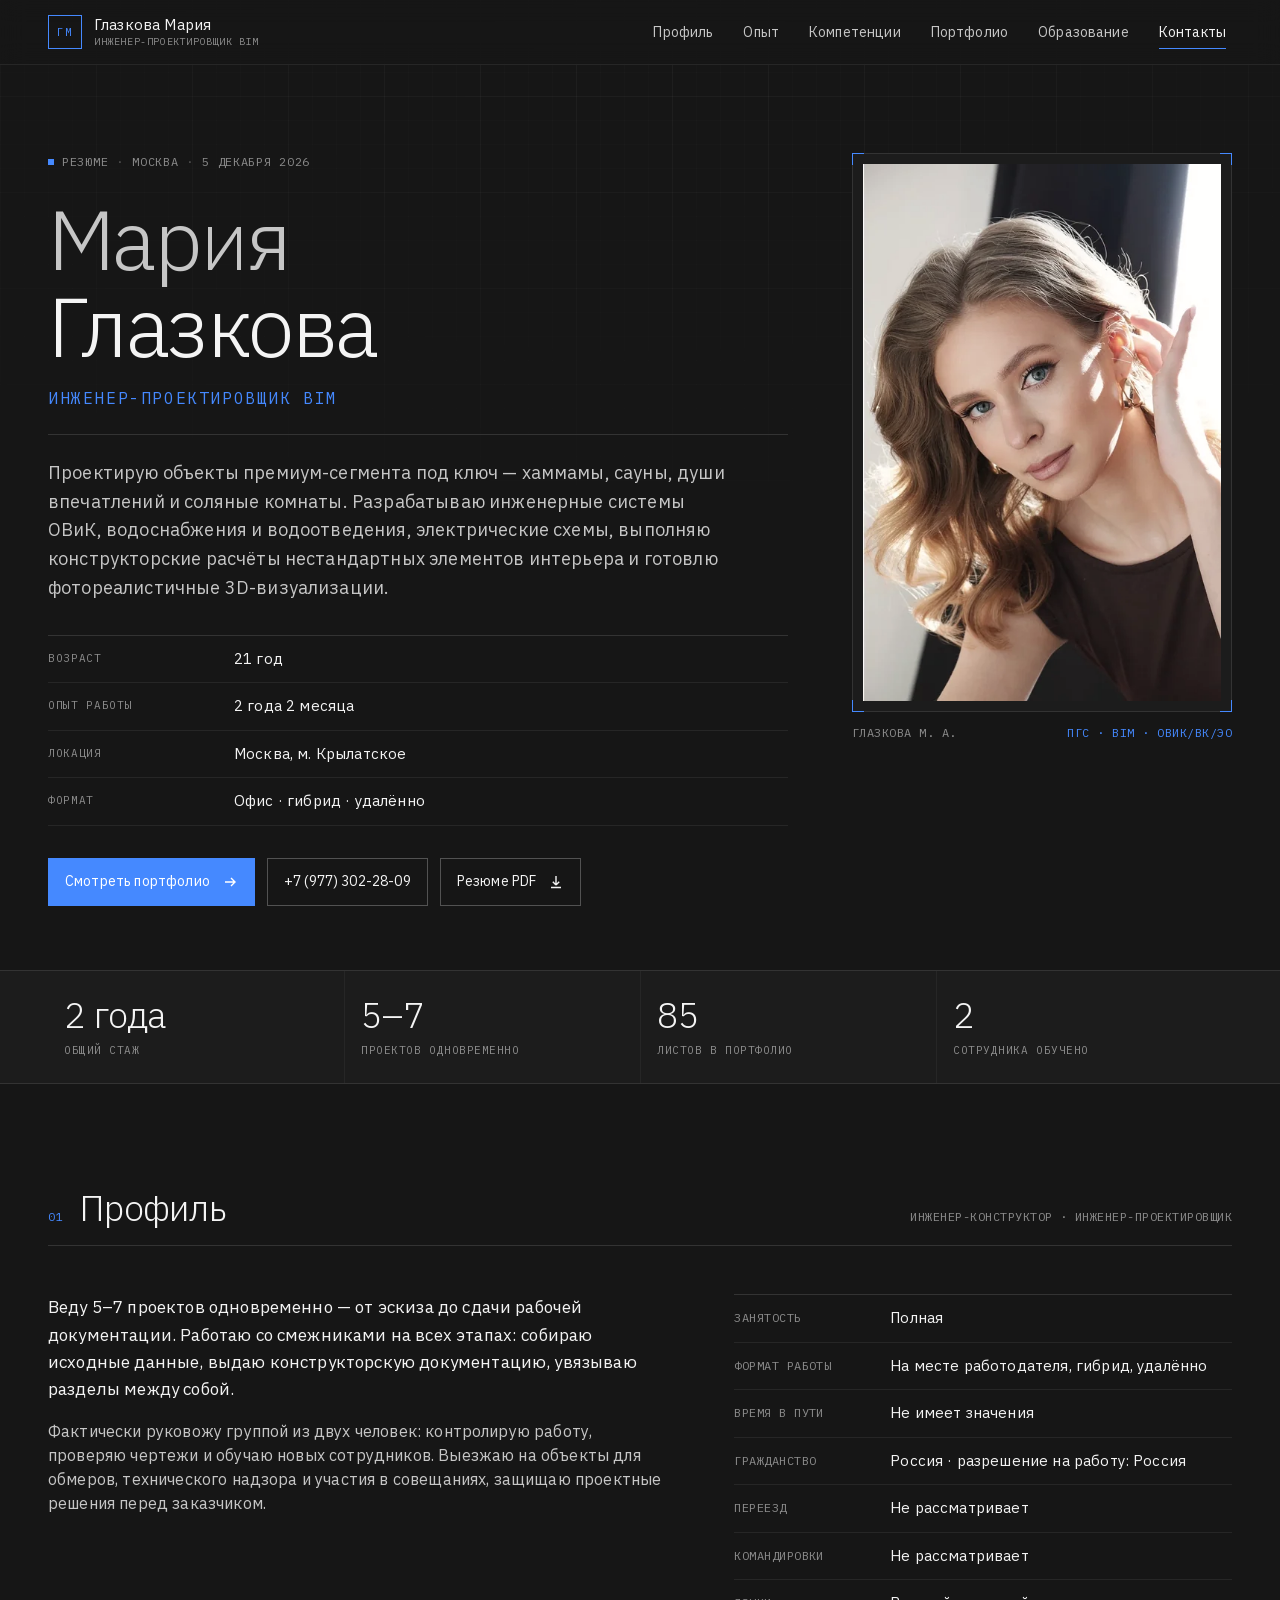
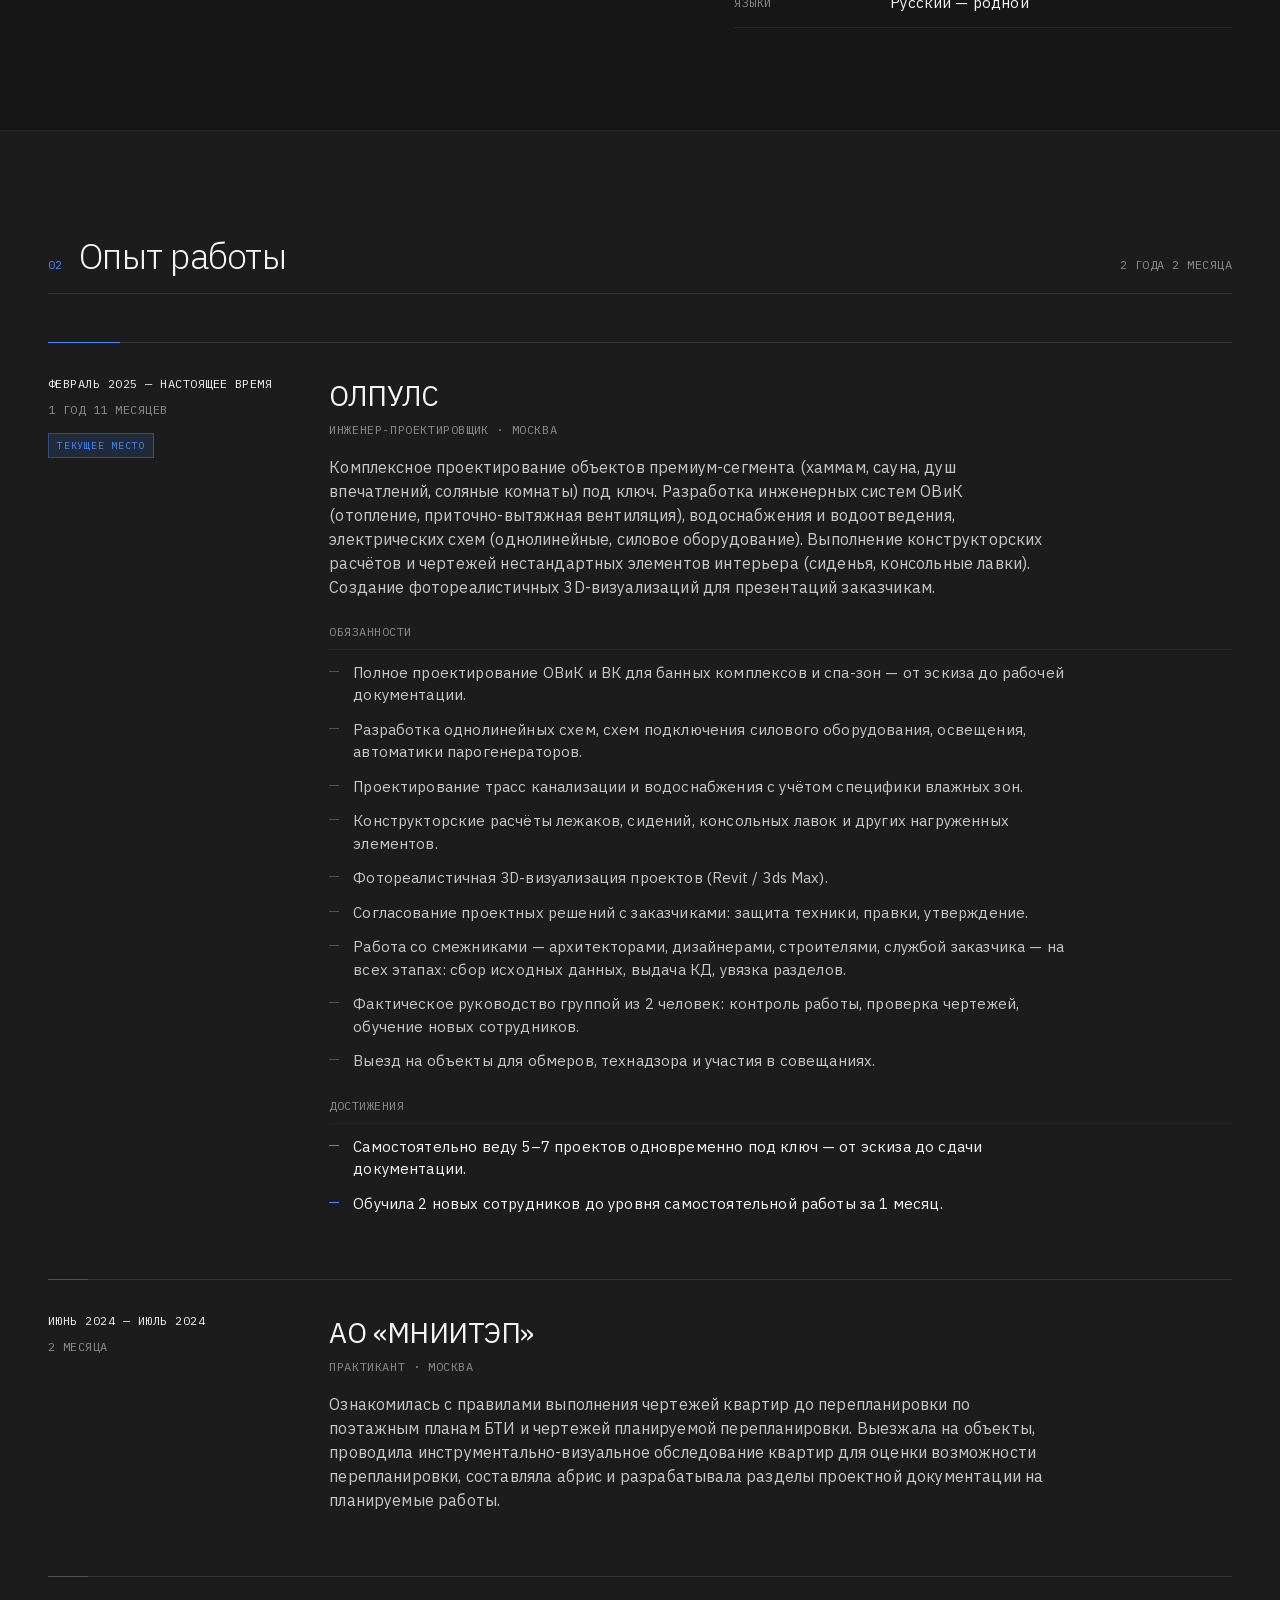
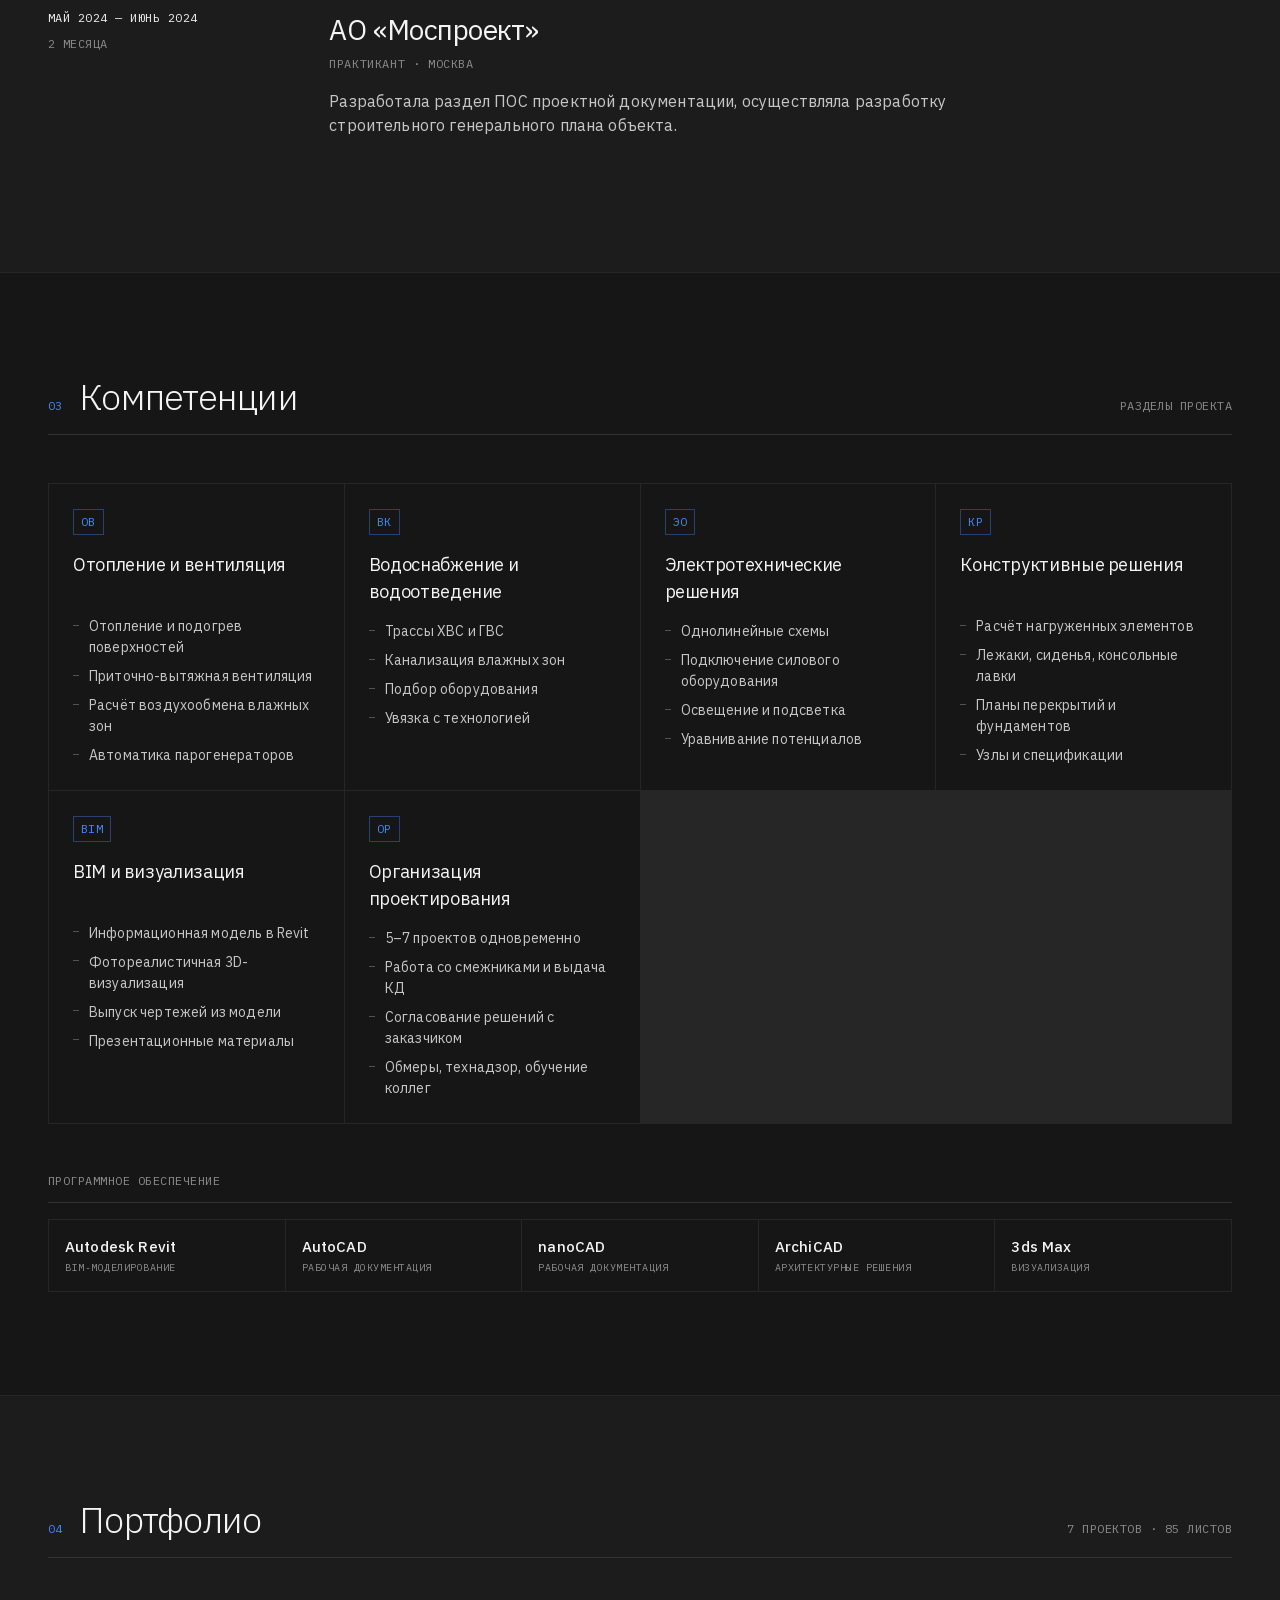
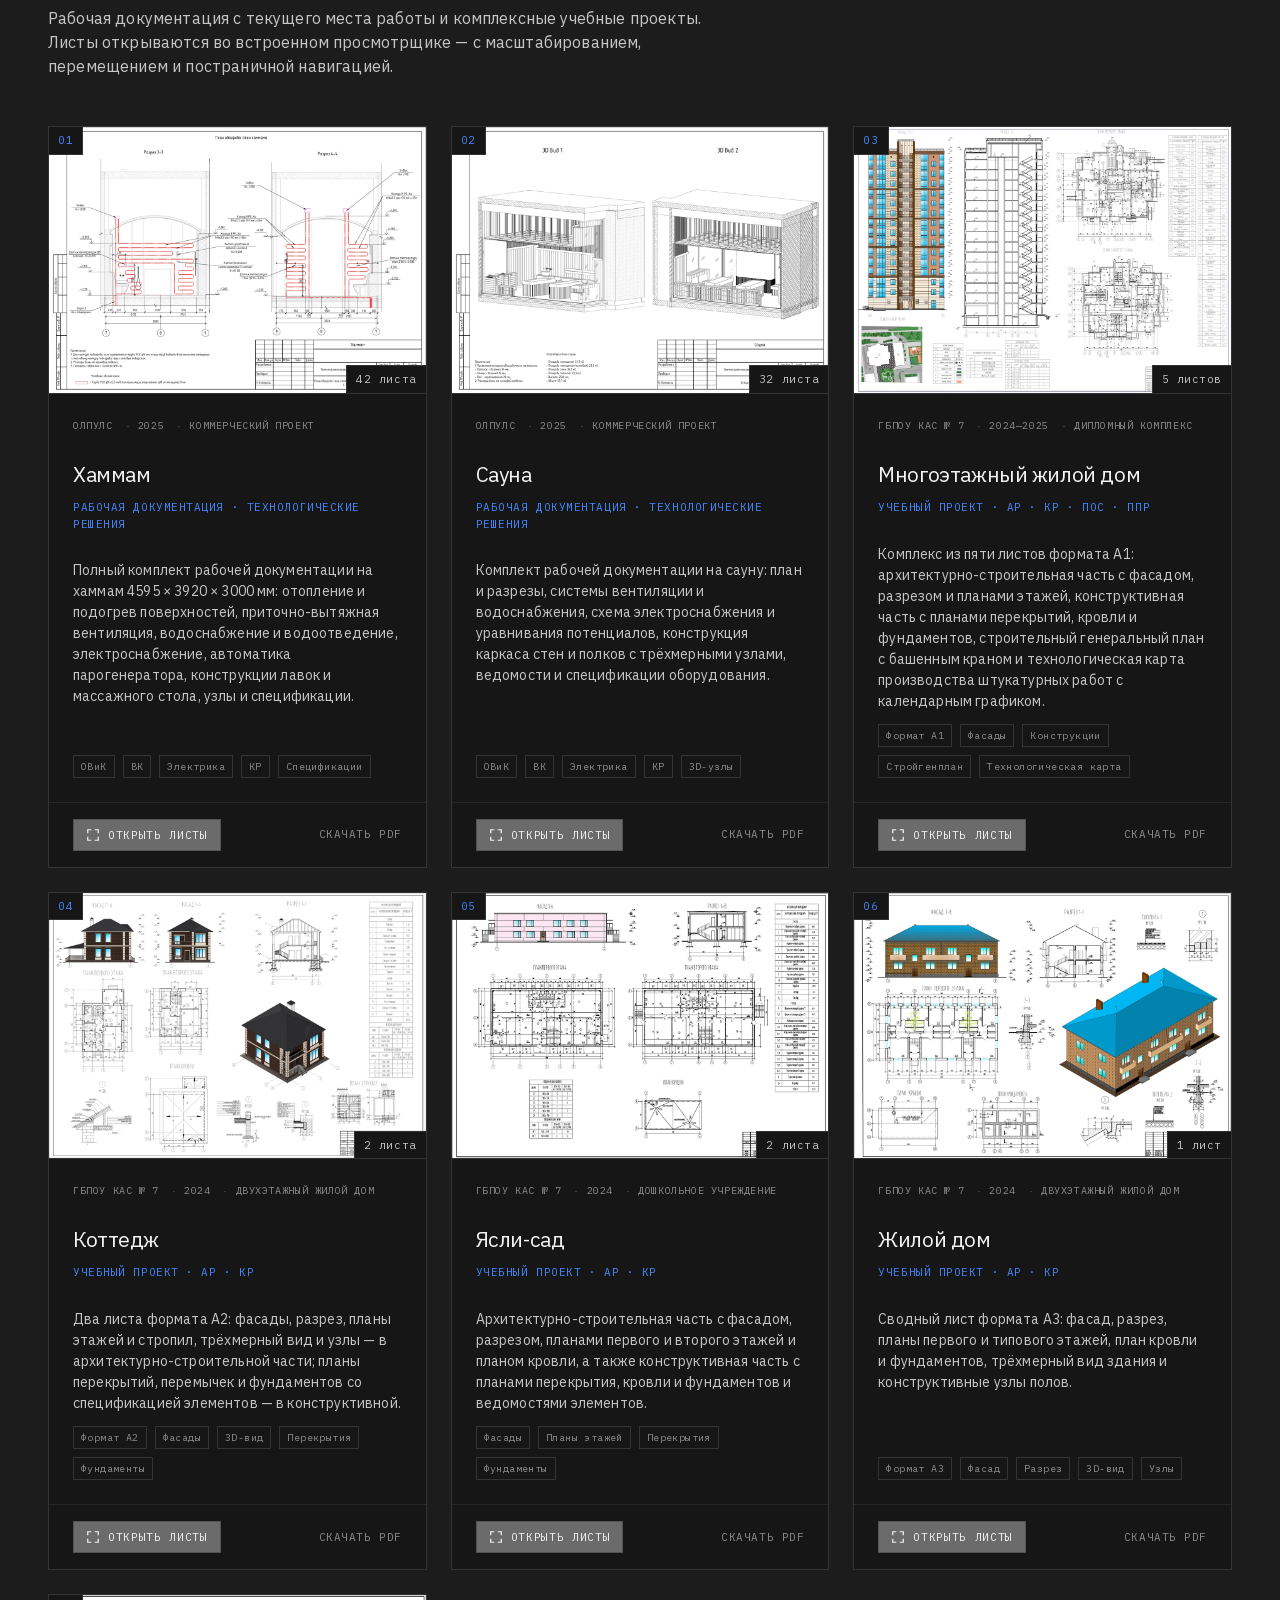
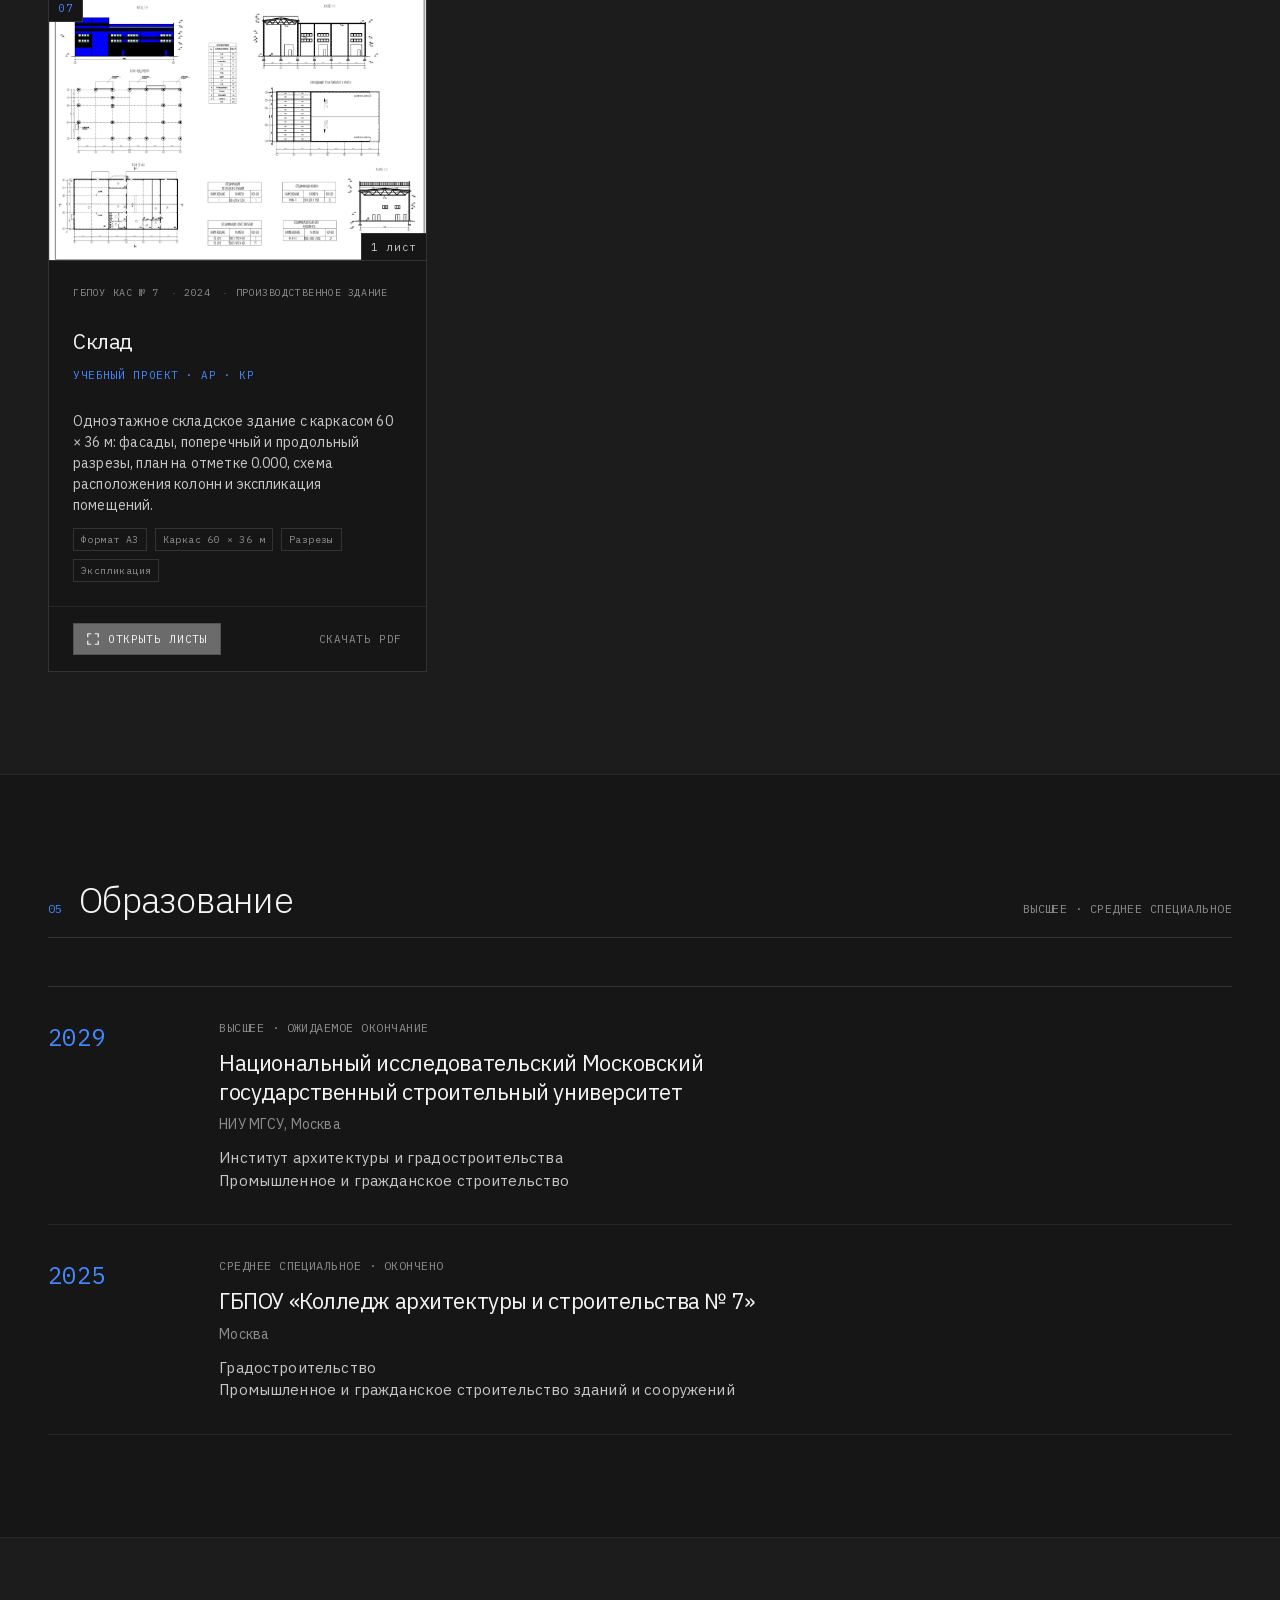
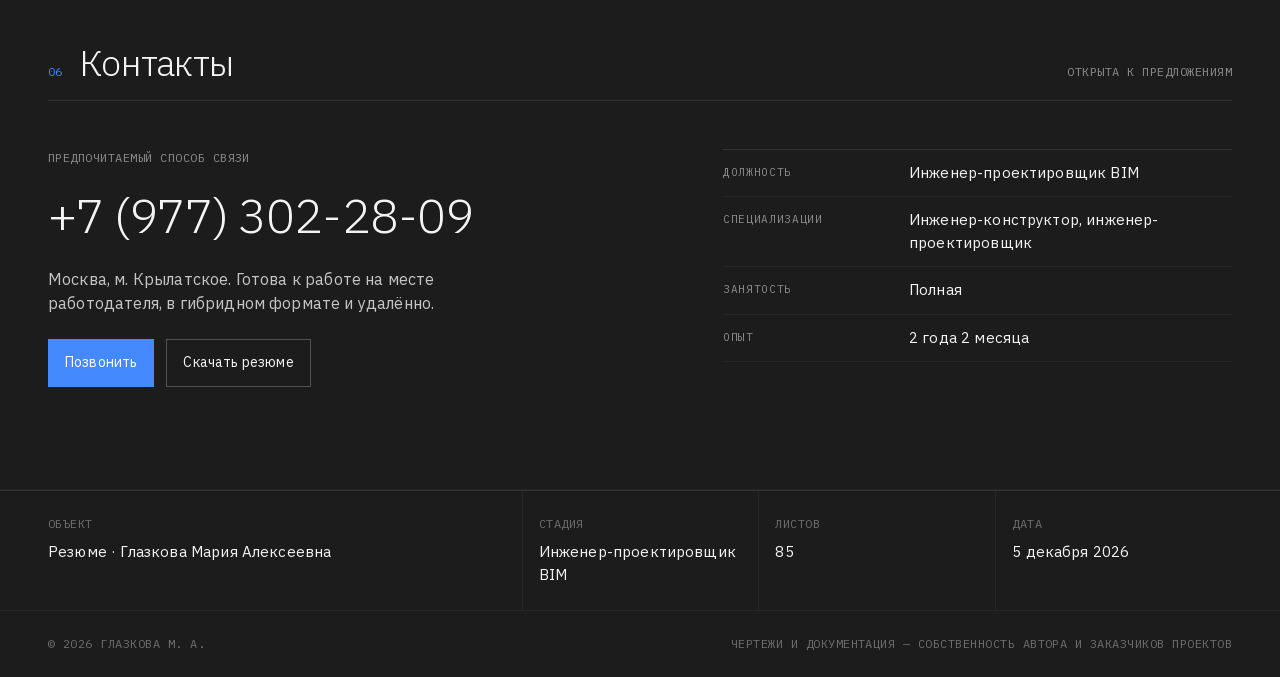
==== index.html @ 9c4e1913 "Лендинг-резюме с портфолио чертежей и деплоем на GitHub Pages" ====
<!doctype html>
<html lang="ru">
<head>
<meta charset="utf-8">
<meta name="viewport" content="width=device-width, initial-scale=1, viewport-fit=cover">
<title>Глазкова Мария — инженер-проектировщик BIM</title>
<meta name="description" content="Резюме и портфолио Марии Глазковой — инженера-проектировщика BIM. Комплексное проектирование ОВиК, ВК, электрики и конструкций для объектов премиум-сегмента. 85 листов рабочей документации и учебных проектов.">
<meta name="author" content="Глазкова Мария Алексеевна">
<meta name="theme-color" content="#161616">
<meta name="color-scheme" content="dark">

<meta property="og:type" content="profile">
<meta property="og:locale" content="ru_RU">
<meta property="og:title" content="Глазкова Мария — инженер-проектировщик BIM">
<meta property="og:description" content="Комплексное проектирование ОВиК, ВК, электрики и конструкций. Рабочая документация, BIM-модели и 3D-визуализация.">
<meta property="og:image" content="assets/img/og-cover.png">
<meta name="twitter:card" content="summary_large_image">

<link rel="icon" href="assets/img/favicon.svg" type="image/svg+xml">
<link rel="apple-touch-icon" href="assets/img/favicon.svg">

<!-- Шрифты лежат рядом с сайтом: ни одного запроса на внешние CDN.
     Таблица со шрифтами идёт первой, чтобы они начали грузиться раньше вёрстки. -->
<link rel="stylesheet" href="assets/fonts/fonts.css">
<link rel="stylesheet" href="assets/css/style.css">
</head>

<body>
<a class="skip-link" href="#main">Перейти к содержанию</a>

<div class="blueprint" aria-hidden="true"></div>

<header class="site-header" id="siteHeader">
  <div class="shell site-header__inner">
    <a class="brand" href="#top">
      <span class="brand__mark" aria-hidden="true">ГМ</span>
      <span class="brand__text">
        <span class="brand__name">Глазкова Мария</span>
        <span class="brand__role">Инженер-проектировщик&nbsp;BIM</span>
      </span>
    </a>

    <nav class="nav" id="siteNav" aria-label="Разделы страницы">
      <a href="#about">Профиль</a>
      <a href="#experience">Опыт</a>
      <a href="#skills">Компетенции</a>
      <a href="#portfolio">Портфолио</a>
      <a href="#education">Образование</a>
      <a href="#contacts">Контакты</a>
    </nav>

    <button class="nav-toggle" id="navToggle" type="button"
            aria-expanded="false" aria-controls="siteNav" aria-label="Меню">
      <span class="nav-toggle__bars" aria-hidden="true"><i></i><i></i><i></i></span>
    </button>
  </div>
</header>

<main id="main">

  <!-- ============================ HERO ============================ -->
  <section class="hero" id="top">
    <div class="shell hero__inner">

      <div class="hero__body">
        <p class="eyebrow">
          <span class="eyebrow__dot" aria-hidden="true"></span>
          <span class="eyebrow__item">Резюме</span>
          <span class="eyebrow__item">Москва</span>
          <span class="eyebrow__item" data-today-iso>7 октября 2026</span>
        </p>

        <h1 class="hero__name">
          <span class="hero__first">Мария</span>
          <span class="hero__last">Глазкова</span>
        </h1>

        <p class="hero__role">Инженер-проектировщик&nbsp;BIM</p>

        <p class="hero__lead">
          Проектирую объекты премиум-сегмента под ключ — хаммамы, сауны, души впечатлений
          и соляные комнаты. Разрабатываю инженерные системы ОВиК, водоснабжения и водоотведения,
          электрические схемы, выполняю конструкторские расчёты нестандартных элементов интерьера
          и готовлю фотореалистичные 3D-визуализации.
        </p>

        <dl class="spec">
          <div class="spec__row">
            <dt>Возраст</dt>
            <dd><span data-age>20 лет</span></dd>
          </div>
          <div class="spec__row">
            <dt>Опыт работы</dt>
            <dd><span data-total-experience>2 года</span></dd>
          </div>
          <div class="spec__row">
            <dt>Локация</dt>
            <dd>Москва, м.&nbsp;Крылатское</dd>
          </div>
          <div class="spec__row">
            <dt>Формат</dt>
            <dd>Офис · гибрид · удалённо</dd>
          </div>
        </dl>

        <div class="hero__actions">
          <a class="btn btn--primary" href="#portfolio">
            Смотреть портфолио
            <svg class="btn__icon" viewBox="0 0 16 16" aria-hidden="true"><path d="M3 8h9M9 4l4 4-4 4" fill="none" stroke="currentColor" stroke-width="1.4"/></svg>
          </a>
          <a class="btn btn--ghost" href="tel:+79773022809">+7 (977) 302-28-09</a>
          <a class="btn btn--ghost" href="assets/rezume-glazkova-ma.pdf" download>
            Резюме PDF
            <svg class="btn__icon" viewBox="0 0 16 16" aria-hidden="true"><path d="M8 2v9m0 0 3.2-3.2M8 11 4.8 7.8M3 13.5h10" fill="none" stroke="currentColor" stroke-width="1.4"/></svg>
          </a>
        </div>
      </div>

      <figure class="portrait">
        <div class="portrait__frame">
          <span class="tick tick--tl" aria-hidden="true"></span>
          <span class="tick tick--tr" aria-hidden="true"></span>
          <span class="tick tick--bl" aria-hidden="true"></span>
          <span class="tick tick--br" aria-hidden="true"></span>
          <img src="assets/img/portrait-760.webp"
               srcset="assets/img/portrait-480.webp 480w, assets/img/portrait-760.webp 760w, assets/img/portrait-1100.webp 853w"
               sizes="(max-width: 700px) 70vw, (max-width: 1100px) 34vw, 380px"
               width="853" height="1280"
               alt="Портрет Марии Глазковой" fetchpriority="high" decoding="async">
        </div>
        <figcaption class="portrait__caption">
          <span class="mono">ГЛАЗКОВА М. А.</span>
          <span class="mono portrait__code">ПГС · BIM · ОВиК/ВК/ЭО</span>
        </figcaption>
      </figure>

    </div>
  </section>

  <!-- ========================== ПОКАЗАТЕЛИ ========================= -->
  <section class="metrics" aria-label="Ключевые показатели">
    <div class="shell metrics__grid">
      <div class="metric">
        <span class="metric__value" data-total-experience-short>2 года</span>
        <span class="metric__label">Общий стаж</span>
      </div>
      <div class="metric">
        <span class="metric__value">5–7</span>
        <span class="metric__label">Проектов одновременно</span>
      </div>
      <div class="metric">
        <span class="metric__value" data-total-sheets>85</span>
        <span class="metric__label">Листов в портфолио</span>
      </div>
      <div class="metric">
        <span class="metric__value">2</span>
        <span class="metric__label">Сотрудника обучено</span>
      </div>
    </div>
  </section>

  <!-- ============================ ПРОФИЛЬ ========================== -->
  <section class="section" id="about">
    <div class="shell">
      <header class="sec-head">
        <span class="sec-head__num mono">01</span>
        <h2 class="sec-head__title">Профиль</h2>
        <span class="sec-head__meta mono">Инженер-конструктор · инженер-проектировщик</span>
      </header>

      <div class="about">
        <div class="about__text">
          <p class="lead">
            Веду 5–7 проектов одновременно — от эскиза до сдачи рабочей документации.
            Работаю со смежниками на всех этапах: собираю исходные данные, выдаю конструкторскую
            документацию, увязываю разделы между собой.
          </p>
          <p>
            Фактически руковожу группой из двух человек: контролирую работу, проверяю чертежи
            и обучаю новых сотрудников. Выезжаю на объекты для обмеров, технического надзора
            и участия в совещаниях, защищаю проектные решения перед заказчиком.
          </p>
        </div>

        <ul class="facts">
          <li class="fact">
            <span class="fact__key mono">Занятость</span>
            <span class="fact__val">Полная</span>
          </li>
          <li class="fact">
            <span class="fact__key mono">Формат работы</span>
            <span class="fact__val">На месте работодателя, гибрид, удалённо</span>
          </li>
          <li class="fact">
            <span class="fact__key mono">Время в пути</span>
            <span class="fact__val">Не имеет значения</span>
          </li>
          <li class="fact">
            <span class="fact__key mono">Гражданство</span>
            <span class="fact__val">Россия · разрешение на работу: Россия</span>
          </li>
          <li class="fact">
            <span class="fact__key mono">Переезд</span>
            <span class="fact__val">Не рассматривает</span>
          </li>
          <li class="fact">
            <span class="fact__key mono">Командировки</span>
            <span class="fact__val">Не рассматривает</span>
          </li>
          <li class="fact">
            <span class="fact__key mono">Языки</span>
            <span class="fact__val">Русский — родной</span>
          </li>
        </ul>
      </div>
    </div>
  </section>

  <!-- =========================== ОПЫТ ============================== -->
  <section class="section section--alt" id="experience">
    <div class="shell">
      <header class="sec-head">
        <span class="sec-head__num mono">02</span>
        <h2 class="sec-head__title">Опыт работы</h2>
        <span class="sec-head__meta mono" data-total-experience>2 года</span>
      </header>

      <ol class="timeline">

        <li class="job job--current">
          <div class="job__aside">
            <p class="job__period mono">Февраль&nbsp;2025 — настоящее&nbsp;время</p>
            <p class="job__duration mono" data-job-duration="olpuls">1 год 9 месяцев</p>
            <p class="job__badge">Текущее место</p>
          </div>

          <div class="job__main">
            <h3 class="job__company">ОЛПУЛС</h3>
            <p class="job__position">Инженер-проектировщик · Москва</p>
            <p class="job__desc">
              Комплексное проектирование объектов премиум-сегмента (хаммам, сауна, душ впечатлений,
              соляные комнаты) под ключ. Разработка инженерных систем ОВиК (отопление,
              приточно-вытяжная вентиляция), водоснабжения и водоотведения, электрических схем
              (однолинейные, силовое оборудование). Выполнение конструкторских расчётов и чертежей
              нестандартных элементов интерьера (сиденья, консольные лавки). Создание
              фотореалистичных 3D-визуализаций для презентаций заказчикам.
            </p>

            <h4 class="job__subhead mono">Обязанности</h4>
            <ul class="job__list">
              <li>Полное проектирование ОВиК и ВК для банных комплексов и спа-зон — от эскиза до рабочей документации.</li>
              <li>Разработка однолинейных схем, схем подключения силового оборудования, освещения, автоматики парогенераторов.</li>
              <li>Проектирование трасс канализации и водоснабжения с учётом специфики влажных зон.</li>
              <li>Конструкторские расчёты лежаков, сидений, консольных лавок и других нагруженных элементов.</li>
              <li>Фотореалистичная 3D-визуализация проектов (Revit / 3ds&nbsp;Max).</li>
              <li>Согласование проектных решений с заказчиками: защита техники, правки, утверждение.</li>
              <li>Работа со смежниками — архитекторами, дизайнерами, строителями, службой заказчика — на всех этапах: сбор исходных данных, выдача КД, увязка разделов.</li>
              <li>Фактическое руководство группой из 2 человек: контроль работы, проверка чертежей, обучение новых сотрудников.</li>
              <li>Выезд на объекты для обмеров, технадзора и участия в совещаниях.</li>
            </ul>

            <h4 class="job__subhead mono">Достижения</h4>
            <ul class="job__list job__list--accent">
              <li>Самостоятельно веду 5–7 проектов одновременно под ключ — от эскиза до сдачи документации.</li>
              <li>Обучила 2 новых сотрудников до уровня самостоятельной работы за 1 месяц.</li>
            </ul>
          </div>
        </li>

        <li class="job">
          <div class="job__aside">
            <p class="job__period mono">Июнь&nbsp;2024 — июль&nbsp;2024</p>
            <p class="job__duration mono">2 месяца</p>
          </div>
          <div class="job__main">
            <h3 class="job__company">АО «МНИИТЭП»</h3>
            <p class="job__position">Практикант · Москва</p>
            <p class="job__desc">
              Ознакомилась с правилами выполнения чертежей квартир до перепланировки по поэтажным
              планам БТИ и чертежей планируемой перепланировки. Выезжала на объекты, проводила
              инструментально-визуальное обследование квартир для оценки возможности перепланировки,
              составляла абрис и разрабатывала разделы проектной документации на планируемые работы.
            </p>
          </div>
        </li>

        <li class="job">
          <div class="job__aside">
            <p class="job__period mono">Май&nbsp;2024 — июнь&nbsp;2024</p>
            <p class="job__duration mono">2 месяца</p>
          </div>
          <div class="job__main">
            <h3 class="job__company">АО «Моспроект»</h3>
            <p class="job__position">Практикант · Москва</p>
            <p class="job__desc">
              Разработала раздел ПОС проектной документации, осуществляла разработку
              строительного генерального плана объекта.
            </p>
          </div>
        </li>

      </ol>
    </div>
  </section>

  <!-- ======================== КОМПЕТЕНЦИИ ========================== -->
  <section class="section" id="skills">
    <div class="shell">
      <header class="sec-head">
        <span class="sec-head__num mono">03</span>
        <h2 class="sec-head__title">Компетенции</h2>
        <span class="sec-head__meta mono">Разделы проекта</span>
      </header>

      <div class="cards">
        <article class="card">
          <span class="card__code mono">ОВ</span>
          <h3 class="card__title">Отопление и вентиляция</h3>
          <ul class="card__list">
            <li>Отопление и подогрев поверхностей</li>
            <li>Приточно-вытяжная вентиляция</li>
            <li>Расчёт воздухообмена влажных зон</li>
            <li>Автоматика парогенераторов</li>
          </ul>
        </article>

        <article class="card">
          <span class="card__code mono">ВК</span>
          <h3 class="card__title">Водоснабжение и водоотведение</h3>
          <ul class="card__list">
            <li>Трассы ХВС и ГВС</li>
            <li>Канализация влажных зон</li>
            <li>Подбор оборудования</li>
            <li>Увязка с технологией</li>
          </ul>
        </article>

        <article class="card">
          <span class="card__code mono">ЭО</span>
          <h3 class="card__title">Электротехнические решения</h3>
          <ul class="card__list">
            <li>Однолинейные схемы</li>
            <li>Подключение силового оборудования</li>
            <li>Освещение и подсветка</li>
            <li>Уравнивание потенциалов</li>
          </ul>
        </article>

        <article class="card">
          <span class="card__code mono">КР</span>
          <h3 class="card__title">Конструктивные решения</h3>
          <ul class="card__list">
            <li>Расчёт нагруженных элементов</li>
            <li>Лежаки, сиденья, консольные лавки</li>
            <li>Планы перекрытий и фундаментов</li>
            <li>Узлы и спецификации</li>
          </ul>
        </article>

        <article class="card">
          <span class="card__code mono">BIM</span>
          <h3 class="card__title">BIM и визуализация</h3>
          <ul class="card__list">
            <li>Информационная модель в Revit</li>
            <li>Фотореалистичная 3D-визуализация</li>
            <li>Выпуск чертежей из модели</li>
            <li>Презентационные материалы</li>
          </ul>
        </article>

        <article class="card">
          <span class="card__code mono">ОР</span>
          <h3 class="card__title">Организация проектирования</h3>
          <ul class="card__list">
            <li>5–7 проектов одновременно</li>
            <li>Работа со смежниками и выдача КД</li>
            <li>Согласование решений с заказчиком</li>
            <li>Обмеры, технадзор, обучение коллег</li>
          </ul>
        </article>
      </div>

      <div class="software">
        <h3 class="software__head mono">Программное обеспечение</h3>
        <ul class="software__list">
          <li class="chip"><b>Autodesk Revit</b><span>BIM-моделирование</span></li>
          <li class="chip"><b>AutoCAD</b><span>Рабочая документация</span></li>
          <li class="chip"><b>nanoCAD</b><span>Рабочая документация</span></li>
          <li class="chip"><b>ArchiCAD</b><span>Архитектурные решения</span></li>
          <li class="chip"><b>3ds Max</b><span>Визуализация</span></li>
        </ul>
      </div>
    </div>
  </section>

  <!-- ========================== ПОРТФОЛИО ========================== -->
  <section class="section section--alt" id="portfolio">
    <div class="shell">
      <header class="sec-head">
        <span class="sec-head__num mono">04</span>
        <h2 class="sec-head__title">Портфолио</h2>
        <span class="sec-head__meta mono">
          <span data-total-projects>7</span> проектов · <span data-total-sheets>85</span> листов
        </span>
      </header>

      <p class="section__intro">
        Рабочая документация с текущего места работы и комплексные учебные проекты.
        Листы открываются во встроенном просмотрщике — с масштабированием, перемещением
        и постраничной навигацией.
      </p>

      <div class="projects" id="projects">
        <noscript>
          <p class="notice">
            Для просмотра чертежей включите JavaScript — или скачайте комплекты напрямую:
            <a href="assets/portfolio/hammam.pdf">Хаммам</a>, <a href="assets/portfolio/sauna.pdf">Сауна</a>,
            <a href="assets/portfolio/mnogoetazhka-as.pdf">Многоэтажный жилой дом</a>,
            <a href="assets/portfolio/kottedzh-as.pdf">Коттедж</a>, <a href="assets/portfolio/yasli-as.pdf">Ясли-сад</a>,
            <a href="assets/portfolio/zhiloy-dom.pdf">Жилой дом</a>, <a href="assets/portfolio/sklad.pdf">Склад</a>.
          </p>
        </noscript>
      </div>
    </div>
  </section>

  <!-- ========================= ОБРАЗОВАНИЕ ========================= -->
  <section class="section" id="education">
    <div class="shell">
      <header class="sec-head">
        <span class="sec-head__num mono">05</span>
        <h2 class="sec-head__title">Образование</h2>
        <span class="sec-head__meta mono">Высшее · среднее специальное</span>
      </header>

      <div class="edu">
        <article class="edu__item">
          <p class="edu__year mono">2029</p>
          <div class="edu__body">
            <p class="edu__level mono">Высшее · ожидаемое окончание</p>
            <h3 class="edu__school">Национальный исследовательский Московский государственный строительный университет</h3>
            <p class="edu__meta">НИУ МГСУ, Москва</p>
            <p class="edu__program">
              Институт архитектуры и градостроительства<br>
              Промышленное и гражданское строительство
            </p>
          </div>
        </article>

        <article class="edu__item">
          <p class="edu__year mono">2025</p>
          <div class="edu__body">
            <p class="edu__level mono">Среднее специальное · окончено</p>
            <h3 class="edu__school">ГБПОУ «Колледж архитектуры и строительства № 7»</h3>
            <p class="edu__meta">Москва</p>
            <p class="edu__program">
              Градостроительство<br>
              Промышленное и гражданское строительство зданий и сооружений
            </p>
          </div>
        </article>
      </div>
    </div>
  </section>

  <!-- ========================== КОНТАКТЫ =========================== -->
  <section class="section section--alt" id="contacts">
    <div class="shell">
      <header class="sec-head">
        <span class="sec-head__num mono">06</span>
        <h2 class="sec-head__title">Контакты</h2>
        <span class="sec-head__meta mono">Открыта к предложениям</span>
      </header>

      <div class="contacts">
        <div class="contacts__main">
          <p class="contacts__hint mono">Предпочитаемый способ связи</p>
          <a class="contacts__phone" href="tel:+79773022809">+7 (977) 302-28-09</a>
          <p class="contacts__note">
            Москва, м.&nbsp;Крылатское. Готова к работе на месте работодателя,
            в гибридном формате и удалённо.
          </p>
          <div class="contacts__actions">
            <a class="btn btn--primary" href="tel:+79773022809">Позвонить</a>
            <a class="btn btn--ghost" href="assets/rezume-glazkova-ma.pdf" download>Скачать резюме</a>
          </div>
        </div>

        <dl class="contacts__spec">
          <div class="spec__row"><dt>Должность</dt><dd>Инженер-проектировщик BIM</dd></div>
          <div class="spec__row"><dt>Специализации</dt><dd>Инженер-конструктор, инженер-проектировщик</dd></div>
          <div class="spec__row"><dt>Занятость</dt><dd>Полная</dd></div>
          <div class="spec__row"><dt>Опыт</dt><dd><span data-total-experience>2 года</span></dd></div>
        </dl>
      </div>
    </div>
  </section>

</main>

<footer class="site-footer">
  <div class="shell footer-block">
    <div class="footer-block__cell footer-block__cell--wide">
      <span class="footer-block__key mono">Объект</span>
      <span class="footer-block__val">Резюме · Глазкова Мария Алексеевна</span>
    </div>
    <div class="footer-block__cell">
      <span class="footer-block__key mono">Стадия</span>
      <span class="footer-block__val">Инженер-проектировщик BIM</span>
    </div>
    <div class="footer-block__cell">
      <span class="footer-block__key mono">Листов</span>
      <span class="footer-block__val"><span data-total-sheets>85</span></span>
    </div>
    <div class="footer-block__cell">
      <span class="footer-block__key mono">Дата</span>
      <span class="footer-block__val" data-today-iso>7 октября 2026</span>
    </div>
  </div>
  <div class="shell site-footer__legal">
    <p class="mono">© <span data-year>2026</span> Глазкова М. А.</p>
    <p class="mono">Чертежи и документация — собственность автора и заказчиков проектов</p>
  </div>
</footer>

<script src="assets/js/app.js" type="module"></script>
<script nomodule>
  document.getElementById('projects').innerHTML =
    '<p class="notice">Браузер не поддерживает современные модули JavaScript. ' +
    'Откройте страницу в актуальной версии браузера, чтобы просмотреть чертежи.</p>';
</script>
</body>
</html>
---- assets/fonts/fonts.css ----
/* IBM Plex Sans / IBM Plex Mono — self-hosted (latin + cyrillic). SIL OFL 1.1 */

@font-face {
  font-family: 'IBM Plex Mono';
  font-style: normal;
  font-weight: 400;
  font-display: swap;
  src: url(./ibm-plex-mono-400-cyrillic.woff2) format('woff2');
  unicode-range: U+0301, U+0400-045F, U+0490-0491, U+04B0-04B1, U+2116;
}

@font-face {
  font-family: 'IBM Plex Mono';
  font-style: normal;
  font-weight: 400;
  font-display: swap;
  src: url(./ibm-plex-mono-400-latin.woff2) format('woff2');
  unicode-range: U+0000-00FF, U+0131, U+0152-0153, U+02BB-02BC, U+02C6, U+02DA, U+02DC, U+0304, U+0308, U+0329, U+2000-206F, U+20AC, U+2122, U+2191, U+2193, U+2212, U+2215, U+FEFF, U+FFFD;
}

@font-face {
  font-family: 'IBM Plex Mono';
  font-style: normal;
  font-weight: 500;
  font-display: swap;
  src: url(./ibm-plex-mono-500-cyrillic.woff2) format('woff2');
  unicode-range: U+0301, U+0400-045F, U+0490-0491, U+04B0-04B1, U+2116;
}

@font-face {
  font-family: 'IBM Plex Mono';
  font-style: normal;
  font-weight: 500;
  font-display: swap;
  src: url(./ibm-plex-mono-500-latin.woff2) format('woff2');
  unicode-range: U+0000-00FF, U+0131, U+0152-0153, U+02BB-02BC, U+02C6, U+02DA, U+02DC, U+0304, U+0308, U+0329, U+2000-206F, U+20AC, U+2122, U+2191, U+2193, U+2212, U+2215, U+FEFF, U+FFFD;
}

@font-face {
  font-family: 'IBM Plex Sans';
  font-style: normal;
  font-weight: 300;
  font-stretch: 100%;
  font-display: swap;
  src: url(./ibm-plex-sans-300-cyrillic.woff2) format('woff2');
  unicode-range: U+0301, U+0400-045F, U+0490-0491, U+04B0-04B1, U+2116;
}

@font-face {
  font-family: 'IBM Plex Sans';
  font-style: normal;
  font-weight: 300;
  font-stretch: 100%;
  font-display: swap;
  src: url(./ibm-plex-sans-300-latin.woff2) format('woff2');
  unicode-range: U+0000-00FF, U+0131, U+0152-0153, U+02BB-02BC, U+02C6, U+02DA, U+02DC, U+0304, U+0308, U+0329, U+2000-206F, U+20AC, U+2122, U+2191, U+2193, U+2212, U+2215, U+FEFF, U+FFFD;
}

@font-face {
  font-family: 'IBM Plex Sans';
  font-style: normal;
  font-weight: 400;
  font-stretch: 100%;
  font-display: swap;
  src: url(./ibm-plex-sans-400-cyrillic.woff2) format('woff2');
  unicode-range: U+0301, U+0400-045F, U+0490-0491, U+04B0-04B1, U+2116;
}

@font-face {
  font-family: 'IBM Plex Sans';
  font-style: normal;
  font-weight: 400;
  font-stretch: 100%;
  font-display: swap;
  src: url(./ibm-plex-sans-400-latin.woff2) format('woff2');
  unicode-range: U+0000-00FF, U+0131, U+0152-0153, U+02BB-02BC, U+02C6, U+02DA, U+02DC, U+0304, U+0308, U+0329, U+2000-206F, U+20AC, U+2122, U+2191, U+2193, U+2212, U+2215, U+FEFF, U+FFFD;
}

@font-face {
  font-family: 'IBM Plex Sans';
  font-style: normal;
  font-weight: 500;
  font-stretch: 100%;
  font-display: swap;
  src: url(./ibm-plex-sans-500-cyrillic.woff2) format('woff2');
  unicode-range: U+0301, U+0400-045F, U+0490-0491, U+04B0-04B1, U+2116;
}

@font-face {
  font-family: 'IBM Plex Sans';
  font-style: normal;
  font-weight: 500;
  font-stretch: 100%;
  font-display: swap;
  src: url(./ibm-plex-sans-500-latin.woff2) format('woff2');
  unicode-range: U+0000-00FF, U+0131, U+0152-0153, U+02BB-02BC, U+02C6, U+02DA, U+02DC, U+0304, U+0308, U+0329, U+2000-206F, U+20AC, U+2122, U+2191, U+2193, U+2212, U+2215, U+FEFF, U+FFFD;
}

@font-face {
  font-family: 'IBM Plex Sans';
  font-style: normal;
  font-weight: 600;
  font-stretch: 100%;
  font-display: swap;
  src: url(./ibm-plex-sans-600-cyrillic.woff2) format('woff2');
  unicode-range: U+0301, U+0400-045F, U+0490-0491, U+04B0-04B1, U+2116;
}

@font-face {
  font-family: 'IBM Plex Sans';
  font-style: normal;
  font-weight: 600;
  font-stretch: 100%;
  font-display: swap;
  src: url(./ibm-plex-sans-600-latin.woff2) format('woff2');
  unicode-range: U+0000-00FF, U+0131, U+0152-0153, U+02BB-02BC, U+02C6, U+02DA, U+02DC, U+0304, U+0308, U+0329, U+2000-206F, U+20AC, U+2122, U+2191, U+2193, U+2212, U+2215, U+FEFF, U+FFFD;
}
---- assets/css/style.css ----
/* =============================================================================
   Глазкова М. А. — лендинг-резюме
   Дизайн-система: IBM Carbon (awesome-design-md / design-md/ibm),
   тема Gray 100 — тёмная чертёжная подача.
   Квадратные углы, волосяные линии, один синий акцент, IBM Plex.
   ========================================================================== */

/* --------------------------------- токены -------------------------------- */
:root {
  /* поверхности Carbon Gray 100 */
  --bg:            #161616;
  --layer-01:      #1c1c1c;
  --layer-02:      #262626;
  --layer-03:      #333;
  --layer-hover:   #2e2e2e;

  /* линии */
  --line:          #333;
  --line-soft:     #262626;
  --line-strong:   #525252;

  /* текст */
  --text-01:       #f4f4f4;
  --text-02:       #c6c6c6;
  --text-03:       #8d8d8d;
  --text-04:       #6f6f6f;

  /* единственный хроматический акцент — Carbon Blue 50 */
  --accent:        #4589ff;
  --accent-hover:  #78a9ff;
  --accent-ghost:  rgba(69, 137, 255, .12);
  --accent-line:   rgba(69, 137, 255, .38);

  --focus:         #ffffff;

  /* типографика */
  --sans: 'IBM Plex Sans', 'Helvetica Neue', Arial, sans-serif;
  --mono: 'IBM Plex Mono', ui-monospace, 'SF Mono', Menlo, Consolas, monospace;

  /* сетка */
  --shell:   1392px;
  --gutter:  clamp(16px, 4vw, 48px);
  --sp-1: 4px;  --sp-2: 8px;  --sp-3: 12px; --sp-4: 16px;
  --sp-5: 24px; --sp-6: 32px; --sp-7: 48px; --sp-8: 64px;
  --sp-9: 96px;

  --section-y: clamp(56px, 8vw, 104px);

  --ease: cubic-bezier(.2, 0, .38, .9);
  --dur:  240ms;
}

/* ------------------------------- базовое --------------------------------- */
*, *::before, *::after { box-sizing: border-box; }

html {
  -webkit-text-size-adjust: 100%;
  scroll-behavior: smooth;
  scroll-padding-top: 88px;
}

body {
  margin: 0;
  background: var(--bg);
  color: var(--text-02);
  font-family: var(--sans);
  font-size: 16px;
  line-height: 1.5;
  letter-spacing: .16px;
  font-weight: 400;
  -webkit-font-smoothing: antialiased;
  overflow-x: hidden;
}

body.is-locked { overflow: hidden; }

h1, h2, h3, h4 {
  color: var(--text-01);
  font-weight: 300;
  letter-spacing: -.02em;
  margin: 0;
}

p { margin: 0 0 var(--sp-4); }
p:last-child { margin-bottom: 0; }

a { color: var(--accent); text-decoration: none; }
a:hover { color: var(--accent-hover); text-decoration: underline; }

ul, ol { margin: 0; padding: 0; list-style: none; }

img { max-width: 100%; display: block; }

:focus-visible {
  outline: 2px solid var(--focus);
  outline-offset: 2px;
}

.mono {
  font-family: var(--mono);
  font-size: .75rem;
  letter-spacing: .04em;
  text-transform: uppercase;
}

.shell {
  width: 100%;
  max-width: var(--shell);
  margin-inline: auto;
  padding-inline: var(--gutter);
}

.skip-link {
  position: fixed;
  top: -100px; left: var(--sp-4);
  z-index: 200;
  background: var(--accent);
  color: #fff;
  padding: var(--sp-3) var(--sp-4);
  font-size: .875rem;
  transition: top var(--dur) var(--ease);
}
.skip-link:focus { top: var(--sp-4); text-decoration: none; }

/* ------------------------- чертёжная подложка ---------------------------- */
.blueprint {
  position: fixed;
  inset: 0;
  z-index: 0;
  pointer-events: none;
  background-image:
    linear-gradient(to right,  rgba(255,255,255,.028) 1px, transparent 1px),
    linear-gradient(to bottom, rgba(255,255,255,.028) 1px, transparent 1px),
    linear-gradient(to right,  rgba(255,255,255,.015) 1px, transparent 1px),
    linear-gradient(to bottom, rgba(255,255,255,.015) 1px, transparent 1px);
  background-size: 96px 96px, 96px 96px, 24px 24px, 24px 24px;
  mask-image: radial-gradient(ellipse 120% 80% at 50% 0%, #000 0%, transparent 78%);
  -webkit-mask-image: radial-gradient(ellipse 120% 80% at 50% 0%, #000 0%, transparent 78%);
}

main, .site-header, .site-footer { position: relative; z-index: 1; }

/* ------------------------------- шапка ----------------------------------- */
.site-header {
  position: sticky;
  top: 0;
  z-index: 60;
  background: rgba(22, 22, 22, .82);
  backdrop-filter: blur(12px);
  -webkit-backdrop-filter: blur(12px);
  border-bottom: 1px solid var(--line-soft);
  transition: border-color var(--dur) var(--ease), background var(--dur) var(--ease);
}
.site-header.is-stuck { border-bottom-color: var(--line); }

.site-header__inner {
  display: flex;
  align-items: center;
  gap: var(--sp-4);
  min-height: 64px;
}

.brand {
  display: flex;
  align-items: center;
  gap: var(--sp-3);
  color: var(--text-01);
  margin-right: auto;
  min-width: 0;
}
.brand:hover { text-decoration: none; color: var(--text-01); }

.brand__mark {
  flex: none;
  width: 34px; height: 34px;
  display: grid; place-items: center;
  border: 1px solid var(--accent);
  color: var(--accent);
  font-family: var(--mono);
  font-size: .7rem;
  letter-spacing: .06em;
}

.brand__text { display: flex; flex-direction: column; min-width: 0; }
.brand__name { font-size: .9375rem; line-height: 1.2; white-space: nowrap; }
.brand__role {
  font-family: var(--mono);
  font-size: .625rem;
  letter-spacing: .06em;
  text-transform: uppercase;
  color: var(--text-03);
  white-space: nowrap;
}

.nav { display: flex; gap: clamp(4px, 1.4vw, 20px); }
.nav a {
  color: var(--text-02);
  font-size: .875rem;
  padding: 10px 6px;
  position: relative;
  white-space: nowrap;
}
.nav a:hover { color: var(--text-01); text-decoration: none; }
.nav a::after {
  content: '';
  position: absolute;
  left: 6px; right: 6px; bottom: 4px;
  height: 1px;
  background: var(--accent);
  transform: scaleX(0);
  transform-origin: left;
  transition: transform var(--dur) var(--ease);
}
.nav a:hover::after, .nav a.is-active::after { transform: scaleX(1); }
.nav a.is-active { color: var(--text-01); }

.nav-toggle {
  display: none;
  flex: none;
  width: 44px; height: 44px;
  background: transparent;
  border: 1px solid var(--line);
  color: var(--text-01);
  cursor: pointer;
  padding: 0;
}
.nav-toggle:hover { background: var(--layer-02); }
.nav-toggle__bars { display: grid; gap: 4px; justify-items: center; }
.nav-toggle__bars i {
  display: block;
  width: 18px; height: 1px;
  background: currentColor;
  transition: transform var(--dur) var(--ease), opacity var(--dur) var(--ease);
}
.nav-toggle[aria-expanded='true'] .nav-toggle__bars i:nth-child(1) { transform: translateY(5px) rotate(45deg); }
.nav-toggle[aria-expanded='true'] .nav-toggle__bars i:nth-child(2) { opacity: 0; }
.nav-toggle[aria-expanded='true'] .nav-toggle__bars i:nth-child(3) { transform: translateY(-5px) rotate(-45deg); }

/* --------------------------------- hero ---------------------------------- */
.hero { padding: clamp(40px, 7vw, 88px) 0 clamp(32px, 5vw, 64px); }

.hero__inner {
  display: grid;
  grid-template-columns: minmax(0, 1fr) clamp(280px, 30vw, 380px);
  gap: clamp(32px, 5vw, 72px);
  align-items: start;
}

.eyebrow {
  display: flex;
  align-items: center;
  flex-wrap: wrap;
  gap: 4px var(--sp-2);
  font-family: var(--mono);
  font-size: .75rem;
  letter-spacing: .06em;
  text-transform: uppercase;
  color: var(--text-03);
  margin-bottom: var(--sp-5);
}
.eyebrow__dot {
  width: 6px; height: 6px;
  background: var(--accent);
  flex: none;
}
/* разделитель едет вместе со своим словом — строка не рвётся по «·» */
.eyebrow__item { white-space: nowrap; }
.eyebrow__item + .eyebrow__item::before {
  content: '·';
  margin-right: var(--sp-2);
  color: var(--line-strong);
}

.hero__name {
  font-size: clamp(2.5rem, 8.5vw, 5.25rem);
  line-height: 1.04;
  letter-spacing: -.03em;
  font-weight: 300;
  margin-bottom: var(--sp-4);
}
.hero__first { display: block; color: var(--text-02); }
.hero__last  { display: block; color: var(--text-01); }

.hero__role {
  font-family: var(--mono);
  font-size: clamp(.8125rem, 2vw, 1rem);
  letter-spacing: .1em;
  text-transform: uppercase;
  color: var(--accent);
  padding-bottom: var(--sp-5);
  margin-bottom: var(--sp-5);
  border-bottom: 1px solid var(--line);
}

.hero__lead {
  font-size: clamp(1rem, 1.6vw, 1.125rem);
  line-height: 1.6;
  color: var(--text-02);
  max-width: 62ch;
  margin-bottom: var(--sp-6);
}

/* спецификация «ключ — значение» */
.spec {
  margin: 0 0 var(--sp-6);
  border-top: 1px solid var(--line);
}
.spec__row {
  display: grid;
  grid-template-columns: minmax(120px, 170px) minmax(0, 1fr);
  gap: var(--sp-4);
  padding: var(--sp-3) 0;
  border-bottom: 1px solid var(--line-soft);
}
.spec__row dt {
  font-family: var(--mono);
  font-size: .6875rem;
  letter-spacing: .06em;
  text-transform: uppercase;
  color: var(--text-03);
  padding-top: 2px;
}
.spec__row dd { margin: 0; color: var(--text-01); font-size: .9375rem; }

.hero__actions { display: flex; flex-wrap: wrap; gap: var(--sp-3); }

/* ------------------------------- кнопки ---------------------------------- */
.btn {
  display: inline-flex;
  align-items: center;
  gap: var(--sp-3);
  min-height: 48px;
  padding: 12px 16px;
  border: 1px solid transparent;
  font-family: var(--sans);
  font-size: .875rem;
  letter-spacing: .16px;
  cursor: pointer;
  transition: background var(--dur) var(--ease), border-color var(--dur) var(--ease), color var(--dur) var(--ease);
}
.btn:hover { text-decoration: none; }
.btn__icon { width: 16px; height: 16px; flex: none; }

.btn--primary { background: var(--accent); color: #fff; }
.btn--primary:hover { background: var(--accent-hover); color: #0b1222; }

.btn--ghost { background: transparent; color: var(--text-01); border-color: var(--line-strong); }
.btn--ghost:hover { background: var(--layer-02); border-color: var(--text-03); color: var(--text-01); }

/* ------------------------------- портрет --------------------------------- */
.portrait { margin: 0; }

.portrait__frame {
  position: relative;
  border: 1px solid var(--line);
  padding: 10px;
  background: var(--layer-01);
}
.portrait__frame img {
  width: 100%;
  height: auto;
  filter: grayscale(.18) contrast(1.02);
}

.tick { position: absolute; width: 12px; height: 12px; pointer-events: none; }
.tick::before, .tick::after { content: ''; position: absolute; background: var(--accent); }
.tick::before { width: 12px; height: 1px; }
.tick::after  { width: 1px;  height: 12px; }
.tick--tl { top: -1px; left: -1px; }
.tick--tr { top: -1px; right: -1px; }
.tick--tr::before { right: 0; } .tick--tr::after { right: 0; }
.tick--bl { bottom: -1px; left: -1px; }
.tick--bl::before { bottom: 0; } .tick--bl::after { bottom: 0; }
.tick--br { bottom: -1px; right: -1px; }
.tick--br::before { bottom: 0; right: 0; } .tick--br::after { bottom: 0; right: 0; }

.portrait__caption {
  display: flex;
  justify-content: space-between;
  gap: var(--sp-3);
  flex-wrap: wrap;
  margin-top: var(--sp-3);
  color: var(--text-03);
}
.portrait__code { color: var(--accent); }

/* ------------------------------ показатели ------------------------------- */
.metrics {
  border-block: 1px solid var(--line);
  background: var(--layer-01);
}
.metrics__grid {
  display: grid;
  grid-template-columns: repeat(4, minmax(0, 1fr));
}
.metric {
  padding: var(--sp-5) var(--sp-4);
  border-left: 1px solid var(--line-soft);
}
.metric:first-child { border-left: 0; }
.metric__value {
  display: block;
  font-size: clamp(1.5rem, 3.4vw, 2.25rem);
  font-weight: 300;
  line-height: 1.1;
  color: var(--text-01);
  letter-spacing: -.02em;
}
.metric__label {
  display: block;
  margin-top: var(--sp-2);
  font-family: var(--mono);
  font-size: .6875rem;
  letter-spacing: .05em;
  text-transform: uppercase;
  color: var(--text-03);
}

/* ------------------------------- секции ---------------------------------- */
.section { padding-block: var(--section-y); }
.section--alt { background: var(--layer-01); border-block: 1px solid var(--line-soft); }

.sec-head {
  display: grid;
  grid-template-columns: auto minmax(0, 1fr) auto;
  align-items: baseline;
  gap: var(--sp-4);
  padding-bottom: var(--sp-4);
  margin-bottom: var(--sp-7);
  border-bottom: 1px solid var(--line);
}
.sec-head__num { color: var(--accent); flex: none; }
.sec-head__title {
  font-size: clamp(1.5rem, 3.6vw, 2.25rem);
  line-height: 1.2;
}
.sec-head__meta { color: var(--text-03); text-align: right; }

.section__intro {
  max-width: 68ch;
  color: var(--text-02);
  margin-bottom: var(--sp-7);
}

.lead { font-size: 1.0625rem; line-height: 1.6; color: var(--text-01); }

/* ------------------------------- профиль --------------------------------- */
.about {
  display: grid;
  grid-template-columns: minmax(0, 1.25fr) minmax(0, 1fr);
  gap: clamp(32px, 5vw, 72px);
  align-items: start;
}
.about__text p { max-width: 62ch; }

.facts { border-top: 1px solid var(--line); }
.fact {
  display: grid;
  grid-template-columns: minmax(104px, 140px) minmax(0, 1fr);
  gap: var(--sp-4);
  padding: var(--sp-3) 0;
  border-bottom: 1px solid var(--line-soft);
}
.fact__key { color: var(--text-03); padding-top: 2px; }
.fact__val { color: var(--text-01); font-size: .9375rem; }

/* --------------------------------- опыт ---------------------------------- */
.timeline { display: grid; gap: var(--sp-6); }

.job {
  display: grid;
  grid-template-columns: minmax(180px, 230px) minmax(0, 1fr);
  gap: clamp(20px, 4vw, 56px);
  padding: var(--sp-6) 0;
  border-top: 1px solid var(--line);
  position: relative;
}
.job::before {
  content: '';
  position: absolute;
  top: -1px; left: 0;
  width: 40px; height: 1px;
  background: var(--line-strong);
}
.job--current::before { background: var(--accent); width: 72px; }

.job__period { color: var(--text-01); margin-bottom: var(--sp-2); }
.job__duration { color: var(--text-03); margin-bottom: var(--sp-3); }
.job__badge {
  display: inline-block;
  font-family: var(--mono);
  font-size: .625rem;
  letter-spacing: .08em;
  text-transform: uppercase;
  color: var(--accent);
  border: 1px solid var(--accent-line);
  background: var(--accent-ghost);
  padding: 4px 8px;
  margin: 0;
}

.job__company {
  font-size: clamp(1.25rem, 2.6vw, 1.75rem);
  font-weight: 400;
  margin-bottom: var(--sp-1);
}
.job__position {
  font-family: var(--mono);
  font-size: .75rem;
  letter-spacing: .05em;
  text-transform: uppercase;
  color: var(--text-03);
  margin-bottom: var(--sp-4);
}
.job__desc { max-width: 72ch; }

.job__subhead {
  color: var(--text-03);
  margin: var(--sp-5) 0 var(--sp-3);
  padding-bottom: var(--sp-2);
  border-bottom: 1px solid var(--line-soft);
  font-weight: 400;
}

.job__list { display: grid; gap: var(--sp-3); max-width: 76ch; }
.job__list li {
  position: relative;
  padding-left: var(--sp-5);
  font-size: .9375rem;
  color: var(--text-02);
}
.job__list li::before {
  content: '';
  position: absolute;
  left: 0; top: .6em;
  width: 10px; height: 1px;
  background: var(--line-strong);
}
.job__list--accent li { color: var(--text-01); }
.job__list--accent li::before { background: var(--accent); }

/* ----------------------------- компетенции ------------------------------- */
.cards {
  display: grid;
  grid-template-columns: repeat(auto-fit, minmax(250px, 1fr));
  gap: 1px;
  background: var(--line-soft);
  border: 1px solid var(--line-soft);
}
.card {
  background: var(--bg);
  padding: var(--sp-5);
  transition: background var(--dur) var(--ease);
}
.section--alt .card { background: var(--layer-01); }
.card:hover { background: var(--layer-02); }

.card__code {
  display: inline-block;
  color: var(--accent);
  border: 1px solid var(--accent-line);
  padding: 3px 7px;
  margin-bottom: var(--sp-4);
}
.card__title {
  font-size: 1.125rem;
  font-weight: 400;
  margin-bottom: var(--sp-4);
  min-height: 2.7em;
}
.card__list { display: grid; gap: var(--sp-2); }
.card__list li {
  position: relative;
  padding-left: var(--sp-4);
  font-size: .875rem;
  color: var(--text-02);
}
.card__list li::before {
  content: '';
  position: absolute;
  left: 0; top: .62em;
  width: 6px; height: 1px;
  background: var(--line-strong);
}

.software { margin-top: var(--sp-7); }
.software__head {
  color: var(--text-03);
  font-weight: 400;
  padding-bottom: var(--sp-3);
  margin-bottom: var(--sp-4);
  border-bottom: 1px solid var(--line);
}
.software__list {
  display: grid;
  grid-template-columns: repeat(auto-fit, minmax(190px, 1fr));
  gap: 1px;
  background: var(--line-soft);
  border: 1px solid var(--line-soft);
}
.chip {
  background: var(--bg);
  padding: var(--sp-4);
  display: flex;
  flex-direction: column;
  gap: 2px;
}
.section--alt .chip { background: var(--layer-01); }
.chip b { font-weight: 500; color: var(--text-01); font-size: .9375rem; }
.chip span {
  font-family: var(--mono);
  font-size: .625rem;
  letter-spacing: .05em;
  text-transform: uppercase;
  color: var(--text-03);
}

/* ------------------------------ портфолио -------------------------------- */
.projects {
  display: grid;
  grid-template-columns: repeat(auto-fill, minmax(320px, 1fr));
  gap: var(--sp-5);
}

.project {
  display: flex;
  flex-direction: column;
  background: var(--bg);
  border: 1px solid var(--line);
  text-align: left;
  padding: 0;
  margin: 0;
  color: inherit;
  font: inherit;
  cursor: pointer;
  transition: border-color var(--dur) var(--ease), transform var(--dur) var(--ease);
}
.project:hover { border-color: var(--line-strong); }
.project:hover .project__title { color: var(--accent); }
.project:hover .project__open { background: var(--accent); color: #fff; border-color: var(--accent); }

.project__media {
  position: relative;
  background: #f4f4f4;
  overflow: hidden;
  aspect-ratio: 1200 / 849;
  border-bottom: 1px solid var(--line);
}
.project__media img {
  width: 100%; height: 100%;
  object-fit: cover;
  object-position: center top;
  transition: transform 420ms var(--ease);
}
.project:hover .project__media img { transform: scale(1.03); }

.project__index {
  position: absolute;
  top: 0; left: 0;
  background: var(--bg);
  color: var(--accent);
  font-family: var(--mono);
  font-size: .6875rem;
  letter-spacing: .06em;
  padding: 5px 9px;
  border-right: 1px solid var(--line);
  border-bottom: 1px solid var(--line);
}
.project__sheets {
  position: absolute;
  bottom: 0; right: 0;
  background: var(--bg);
  color: var(--text-02);
  font-family: var(--mono);
  font-size: .6875rem;
  letter-spacing: .05em;
  padding: 5px 9px;
  border-left: 1px solid var(--line);
  border-top: 1px solid var(--line);
}

.project__body {
  display: flex;
  flex-direction: column;
  gap: var(--sp-3);
  padding: var(--sp-5);
  flex: 1;
}
.project__meta {
  display: flex;
  flex-wrap: wrap;
  gap: var(--sp-2) var(--sp-3);
  font-family: var(--mono);
  font-size: .625rem;
  letter-spacing: .06em;
  text-transform: uppercase;
  color: var(--text-03);
}
.project__meta span + span::before { content: '· '; color: var(--line-strong); }

.project__title {
  font-size: 1.3125rem;
  font-weight: 400;
  line-height: 1.25;
  transition: color var(--dur) var(--ease);
}
.project__stage {
  font-family: var(--mono);
  font-size: .6875rem;
  letter-spacing: .05em;
  text-transform: uppercase;
  color: var(--accent);
}
.project__summary { font-size: .875rem; color: var(--text-02); margin: 0; }

.project__tags { display: flex; flex-wrap: wrap; gap: var(--sp-2); margin-top: auto; }
.project__tag {
  font-family: var(--mono);
  font-size: .625rem;
  letter-spacing: .04em;
  color: var(--text-03);
  border: 1px solid var(--line);
  padding: 3px 7px;
}

.project__foot {
  display: flex;
  align-items: center;
  justify-content: space-between;
  gap: var(--sp-3);
  padding: var(--sp-4) var(--sp-5);
  border-top: 1px solid var(--line-soft);
}
.project__open {
  display: inline-flex;
  align-items: center;
  gap: var(--sp-2);
  border: 1px solid var(--line-strong);
  color: var(--text-01);
  font-family: var(--mono);
  font-size: .6875rem;
  letter-spacing: .06em;
  text-transform: uppercase;
  padding: 8px 12px;
  transition: background var(--dur) var(--ease), color var(--dur) var(--ease), border-color var(--dur) var(--ease);
}
.project__open svg { width: 14px; height: 14px; }
.project__dl {
  font-family: var(--mono);
  font-size: .6875rem;
  letter-spacing: .05em;
  text-transform: uppercase;
  color: var(--text-03);
}
.project__dl:hover { color: var(--accent); }

.notice {
  border: 1px solid var(--line);
  border-left: 2px solid var(--accent);
  padding: var(--sp-4);
  background: var(--layer-01);
  font-size: .9375rem;
}

/* ----------------------------- образование ------------------------------- */
.edu { display: grid; gap: 0; border-top: 1px solid var(--line); }
.edu__item {
  display: grid;
  grid-template-columns: minmax(80px, 120px) minmax(0, 1fr);
  gap: clamp(20px, 4vw, 56px);
  padding: var(--sp-6) 0;
  border-bottom: 1px solid var(--line-soft);
}
.edu__year {
  font-size: 1.5rem;
  letter-spacing: .02em;
  color: var(--accent);
  text-transform: none;
  margin: 0;
}
.edu__level {
  color: var(--text-03);
  margin-bottom: var(--sp-3);
}
.edu__school {
  font-size: clamp(1.125rem, 2.2vw, 1.375rem);
  font-weight: 400;
  line-height: 1.3;
  margin-bottom: var(--sp-2);
  max-width: 48ch;
}
.edu__meta { color: var(--text-03); font-size: .875rem; margin-bottom: var(--sp-3); }
.edu__program { color: var(--text-02); font-size: .9375rem; margin: 0; }

/* ------------------------------- контакты -------------------------------- */
.contacts {
  display: grid;
  grid-template-columns: minmax(0, 1.2fr) minmax(0, 1fr);
  gap: clamp(32px, 5vw, 72px);
  align-items: start;
}
.contacts__hint { color: var(--text-03); margin-bottom: var(--sp-3); }
.contacts__phone {
  display: inline-block;
  font-size: clamp(1.75rem, 5.2vw, 3rem);
  font-weight: 300;
  letter-spacing: -.02em;
  color: var(--text-01);
  margin-bottom: var(--sp-4);
}
.contacts__phone:hover { color: var(--accent); text-decoration: none; }
.contacts__note { max-width: 46ch; margin-bottom: var(--sp-5); }
.contacts__actions { display: flex; flex-wrap: wrap; gap: var(--sp-3); }
.contacts__spec { margin: 0; border-top: 1px solid var(--line); }

/* -------------------------------- подвал --------------------------------- */
.site-footer { border-top: 1px solid var(--line); background: var(--layer-01); }

.footer-block {
  display: grid;
  grid-template-columns: minmax(0, 2fr) repeat(3, minmax(0, 1fr));
  border-bottom: 1px solid var(--line-soft);
}
.footer-block__cell {
  padding: var(--sp-5) var(--sp-4) var(--sp-5) 0;
  border-left: 1px solid var(--line-soft);
  padding-left: var(--sp-4);
  display: flex;
  flex-direction: column;
  gap: var(--sp-2);
  min-width: 0;
}
.footer-block__cell:first-child { border-left: 0; padding-left: 0; }
.footer-block__key { color: var(--text-04); }
.footer-block__val { color: var(--text-01); font-size: .9375rem; }

.site-footer__legal {
  display: flex;
  justify-content: space-between;
  gap: var(--sp-4);
  flex-wrap: wrap;
  padding-block: var(--sp-5);
  color: var(--text-04);
}
.site-footer__legal p { margin: 0; }

/* ========================================================================== */
/*                      ПРОСМОТРЩИК ЧЕРТЕЖЕЙ (МОДАЛКА)                        */
/* ========================================================================== */

.viewer {
  position: fixed;
  inset: 0;
  z-index: 100;
  display: grid;
  grid-template-rows: auto minmax(0, 1fr) auto;
  /* колонка обязана быть minmax(0,1fr): иначе длинная лента миниатюр
     растягивает модалку по своему min-content */
  grid-template-columns: minmax(0, 1fr);
  background: #0d0d0d;
  opacity: 0;
  visibility: hidden;
  transition: opacity 200ms var(--ease), visibility 200ms var(--ease);
}
.viewer.is-open { opacity: 1; visibility: visible; }

/* --- верхняя панель --- */
.viewer__bar {
  min-width: 0;
  display: flex;
  align-items: center;
  gap: var(--sp-3);
  padding: var(--sp-3) clamp(12px, 2.5vw, 24px);
  background: var(--bg);
  border-bottom: 1px solid var(--line);
  min-height: 56px;
}

.viewer__ident { min-width: 0; margin-right: auto; display: flex; flex-direction: column; gap: 2px; }
.viewer__title {
  font-size: .9375rem;
  color: var(--text-01);
  white-space: nowrap;
  overflow: hidden;
  text-overflow: ellipsis;
}
.viewer__sheet {
  font-family: var(--mono);
  font-size: .625rem;
  letter-spacing: .05em;
  text-transform: uppercase;
  color: var(--text-03);
  white-space: nowrap;
  overflow: hidden;
  text-overflow: ellipsis;
}

.viewer__tools { display: flex; align-items: center; gap: var(--sp-2); }

.vbtn {
  display: inline-grid;
  place-items: center;
  width: 40px; height: 40px;
  flex: none;
  background: transparent;
  border: 1px solid var(--line);
  color: var(--text-01);
  cursor: pointer;
  padding: 0;
  transition: background var(--dur) var(--ease), border-color var(--dur) var(--ease), color var(--dur) var(--ease);
}
.vbtn:hover:not(:disabled) { background: var(--layer-02); border-color: var(--line-strong); }
.vbtn:disabled { color: var(--text-04); cursor: default; opacity: .5; }
.vbtn svg { width: 18px; height: 18px; pointer-events: none; }
.vbtn--wide { width: auto; padding: 0 12px; gap: var(--sp-2); font-family: var(--mono); font-size: .6875rem; letter-spacing: .06em; text-transform: uppercase; }
.vbtn--accent { border-color: var(--accent-line); color: var(--accent); }
.vbtn--accent:hover:not(:disabled) { background: var(--accent); color: #fff; border-color: var(--accent); }
.vbtn.is-active { background: var(--layer-03); border-color: var(--line-strong); }

.zoom-group {
  display: flex;
  align-items: center;
  border: 1px solid var(--line);
}
.zoom-group .vbtn { border: 0; }
.zoom-group__value {
  min-width: 62px;
  text-align: center;
  font-family: var(--mono);
  font-size: .75rem;
  color: var(--text-01);
  border-inline: 1px solid var(--line);
  padding: 0 6px;
  line-height: 38px;
  cursor: pointer;
  user-select: none;
}
.zoom-group__value:hover { background: var(--layer-02); }

.viewer__sep { width: 1px; height: 24px; background: var(--line); flex: none; }

/* --- сцена --- */
.viewer__stage {
  min-width: 0;
  position: relative;
  overflow: hidden;
  background:
    repeating-linear-gradient(45deg, #121212 0 10px, #151515 10px 20px);
  touch-action: none;
  cursor: grab;
  contain: layout paint;
  user-select: none;
  -webkit-user-select: none;
}
.viewer__stage.is-panning { cursor: grabbing; }

.viewer__layer {
  position: absolute;
  top: 0; left: 0;
  transform-origin: 0 0;
  will-change: transform;
  pointer-events: none;
  image-rendering: -webkit-optimize-contrast;
}
.viewer__layer--base { z-index: 1; background: #fff; box-shadow: 0 0 0 1px rgba(0,0,0,.6); }
.viewer__layer--detail { z-index: 2; }

.viewer__status {
  position: absolute;
  z-index: 3;
  inset-inline: 0;
  top: 50%;
  transform: translateY(-50%);
  text-align: center;
  font-family: var(--mono);
  font-size: .75rem;
  letter-spacing: .06em;
  text-transform: uppercase;
  color: var(--text-03);
  pointer-events: none;
  transition: opacity 160ms var(--ease);
}
.viewer__status[hidden] { display: none; }
.viewer__status b {
  display: block;
  width: 120px;
  height: 1px;
  margin: 12px auto 0;
  background: var(--line);
  overflow: hidden;
  position: relative;
}
.viewer__status b::after {
  content: '';
  position: absolute;
  inset: 0;
  background: var(--accent);
  transform: scaleX(var(--p, 0));
  transform-origin: left;
  transition: transform 160ms linear;
}

.viewer__hint {
  position: absolute;
  z-index: 3;
  left: 50%;
  bottom: 16px;
  transform: translateX(-50%);
  display: flex;
  gap: var(--sp-4);
  padding: 8px 14px;
  background: rgba(22,22,22,.9);
  border: 1px solid var(--line);
  font-family: var(--mono);
  font-size: .625rem;
  letter-spacing: .05em;
  text-transform: uppercase;
  color: var(--text-03);
  pointer-events: none;
  opacity: 1;
  transition: opacity 400ms var(--ease);
  white-space: nowrap;
}
.viewer__hint.is-hidden { opacity: 0; }

/* --- нижняя панель --- */
.viewer__foot {
  min-width: 0;
  background: var(--bg);
  border-top: 1px solid var(--line);
}
.viewer__nav {
  display: flex;
  align-items: center;
  gap: var(--sp-3);
  padding: var(--sp-2) clamp(12px, 2.5vw, 24px);
  min-height: 52px;
}
.viewer__counter {
  font-family: var(--mono);
  font-size: .75rem;
  color: var(--text-01);
  min-width: 86px;
  text-align: center;
}
.viewer__counter em { color: var(--text-03); font-style: normal; }
.viewer__scale {
  margin-left: auto;
  font-family: var(--mono);
  font-size: .625rem;
  letter-spacing: .05em;
  text-transform: uppercase;
  color: var(--text-03);
  white-space: nowrap;
  overflow: hidden;
  text-overflow: ellipsis;
}

/* --- лента миниатюр --- */
.viewer__strip {
  max-width: 100%;
  display: flex;
  gap: var(--sp-2);
  padding: var(--sp-3) clamp(12px, 2.5vw, 24px);
  border-top: 1px solid var(--line-soft);
  overflow-x: auto;
  overscroll-behavior-x: contain;
  scrollbar-width: thin;
  scrollbar-color: var(--line-strong) transparent;
}
.viewer__strip[hidden] { display: none; }
.viewer__strip::-webkit-scrollbar { height: 6px; }
.viewer__strip::-webkit-scrollbar-thumb { background: var(--line-strong); }
.viewer__strip::-webkit-scrollbar-track { background: transparent; }

.thumb {
  flex: none;
  width: 92px;
  padding: 0;
  background: #fff;
  border: 1px solid var(--line);
  cursor: pointer;
  position: relative;
  aspect-ratio: 1.414;
  overflow: hidden;
  transition: border-color var(--dur) var(--ease);
}
.thumb:hover { border-color: var(--text-03); }
.thumb.is-current { border-color: var(--accent); box-shadow: inset 0 0 0 1px var(--accent); }
.thumb canvas { width: 100%; height: 100%; object-fit: contain; display: block; }
.thumb__num {
  position: absolute;
  left: 0; bottom: 0;
  background: rgba(22,22,22,.86);
  color: #f4f4f4;
  font-family: var(--mono);
  font-size: .5625rem;
  padding: 2px 5px;
}
.thumb__skeleton { position: absolute; inset: 0; background: #ededed; }

/* ----------------------- появление блоков при скролле --------------------- */
/* Классы вешает JS; без него и при prefers-reduced-motion контент виден сразу. */
.js-reveal .reveal {
  opacity: 0;
  transform: translateY(14px);
  transition: opacity 520ms var(--ease), transform 520ms var(--ease);
}
.js-reveal .reveal.is-in { opacity: 1; transform: none; }

@media (prefers-reduced-motion: reduce) {
  .js-reveal .reveal { opacity: 1; transform: none; }
}

/* ================================ адаптив ================================= */

@media (max-width: 1056px) {
  .hero__inner { grid-template-columns: minmax(0, 1fr) clamp(220px, 32vw, 300px); }
  .about, .contacts { grid-template-columns: minmax(0, 1fr); }
  .footer-block { grid-template-columns: repeat(2, minmax(0, 1fr)); }
  .footer-block__cell:nth-child(3) { border-left: 0; padding-left: 0; }
}

@media (max-width: 860px) {
  .nav {
    position: fixed;
    inset: 64px 0 auto;
    flex-direction: column;
    gap: 0;
    background: var(--bg);
    border-bottom: 1px solid var(--line);
    padding: var(--sp-2) var(--gutter) var(--sp-5);
    transform: translateY(-120%);
    transition: transform 280ms var(--ease);
    max-height: calc(100dvh - 64px);
    overflow-y: auto;
  }
  .nav.is-open { transform: translateY(0); }
  .nav a { padding: 14px 0; border-bottom: 1px solid var(--line-soft); font-size: 1rem; }
  .nav a::after { display: none; }
  .nav a.is-active { color: var(--accent); }
  .nav-toggle { display: grid; place-items: center; }

  .hero__inner { grid-template-columns: minmax(0, 1fr); }
  .portrait { max-width: 340px; order: -1; }
  .metrics__grid { grid-template-columns: repeat(2, minmax(0, 1fr)); }
  .metric:nth-child(3) { border-left: 0; }
  .metric:nth-child(n+3) { border-top: 1px solid var(--line-soft); }

  .job { grid-template-columns: minmax(0, 1fr); gap: var(--sp-4); }
  .job__aside { display: flex; flex-wrap: wrap; align-items: center; gap: var(--sp-3); }
  .job__period, .job__duration { margin-bottom: 0; }
  .job__duration::before { content: '· '; color: var(--line-strong); }

  .edu__item { grid-template-columns: minmax(0, 1fr); gap: var(--sp-3); }
}

@media (max-width: 672px) {
  html { scroll-padding-top: 72px; }
  .sec-head { grid-template-columns: auto minmax(0, 1fr); }
  .sec-head__meta { grid-column: 1 / -1; text-align: left; }
  .spec__row, .fact { grid-template-columns: minmax(0, 1fr); gap: 2px; }
  .projects { grid-template-columns: minmax(0, 1fr); }
  .site-footer__legal { flex-direction: column; gap: var(--sp-2); }

  .viewer__bar { flex-wrap: wrap; gap: var(--sp-2); padding: var(--sp-2) 12px; }
  .viewer__ident { order: -1; width: 100%; }
  .viewer__tools { width: 100%; justify-content: space-between; gap: 6px; }
  .viewer__sep { display: none; }
  .vbtn { width: 36px; height: 36px; }
  .zoom-group__value { min-width: 54px; line-height: 34px; }
  .viewer__hint { display: none; }
  .thumb { width: 72px; }
}

@media (max-width: 420px) {
  .metrics__grid { grid-template-columns: minmax(0, 1fr); }
  .metric { border-left: 0; }
  .metric:not(:first-child) { border-top: 1px solid var(--line-soft); }
  .footer-block { grid-template-columns: minmax(0, 1fr); }
  .footer-block__cell { border-left: 0; padding-left: 0; padding-block: var(--sp-4); border-top: 1px solid var(--line-soft); }
  .footer-block__cell:first-child { border-top: 0; }
  .hero__actions .btn, .contacts__actions .btn { width: 100%; justify-content: center; }
  .viewer__counter { min-width: 72px; font-size: .6875rem; }
  .zoom-group__value { min-width: 50px; }
}

/* Galaxy Fold и прочие сверхузкие экраны */
@media (max-width: 340px) {
  :root { --gutter: 12px; }
  .brand__name { font-size: .8125rem; }
  .brand__role { display: none; }
  .eyebrow { font-size: .6875rem; }
  .hero__name { font-size: 2.125rem; }
  .project__body, .project__foot { padding: var(--sp-4); }
  .viewer__tools { flex-wrap: wrap; gap: 6px; }
  .vbtn { width: 36px; height: 36px; }
  .zoom-group__value { line-height: 34px; }
}

/* горизонтальный телефон — экономим вертикаль просмотрщика */
@media (max-height: 560px) and (orientation: landscape) {
  .viewer__bar { min-height: 48px; padding-block: 6px; }
  .viewer__nav { min-height: 44px; }
  .viewer__strip { display: none; }
  .viewer__hint { display: none; }
}

@media (prefers-reduced-motion: reduce) {
  html { scroll-behavior: auto; }
  *, *::before, *::after {
    animation-duration: .01ms !important;
    animation-iteration-count: 1 !important;
    transition-duration: .01ms !important;
  }
}

/* --------------------------------- печать -------------------------------- */
@media print {
  :root { --bg: #fff; }
  body { background: #fff; color: #161616; }
  .blueprint, .site-header, .nav-toggle, .viewer, .hero__actions, .contacts__actions,
  .project__foot, .project__media { display: none !important; }
  h1, h2, h3, h4, .hero__last, .hero__first, .metric__value,
  .fact__val, .spec__row dd, .job__list--accent li { color: #161616; }
  .section, .section--alt { background: #fff; border: 0; padding-block: 16px; }
  .job, .edu__item, .card, .chip, .project { break-inside: avoid; }
  .js-reveal .reveal { opacity: 1 !important; transform: none !important; }
  a { color: #0f62fe; }
}
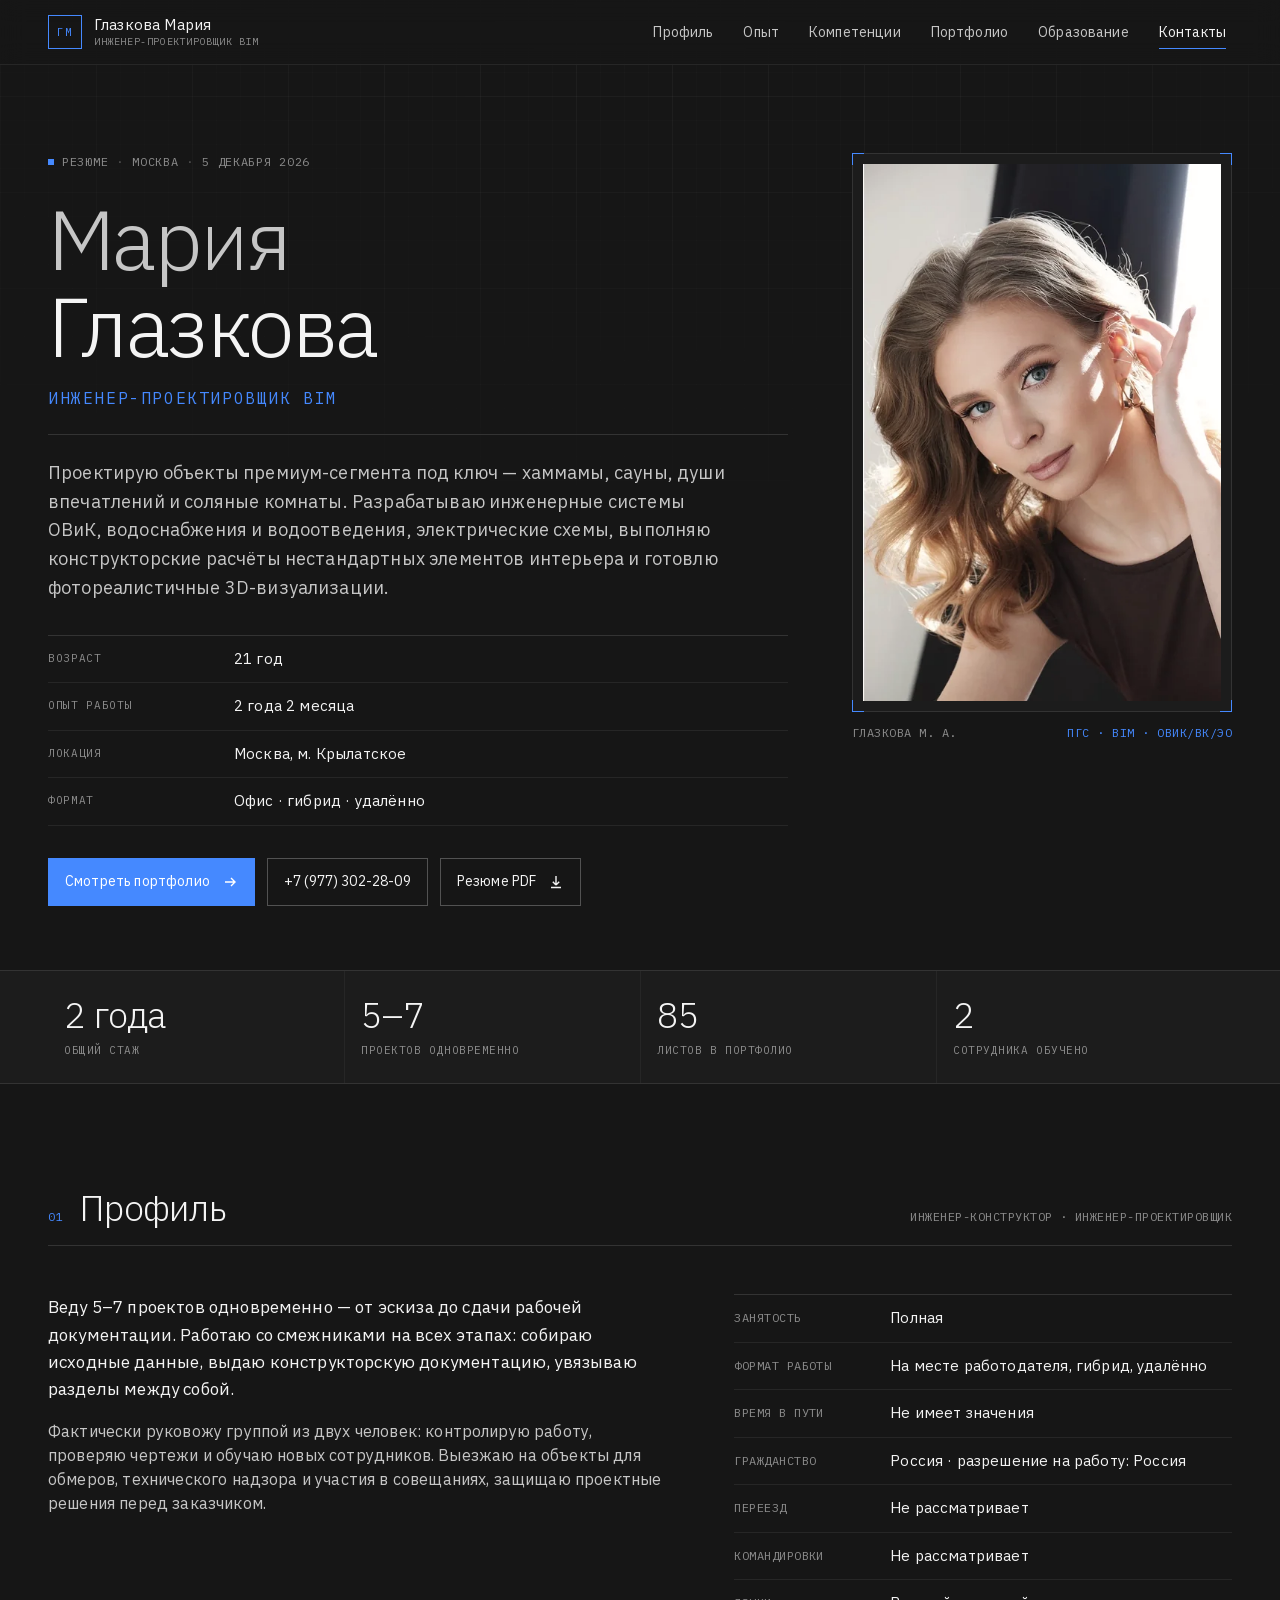
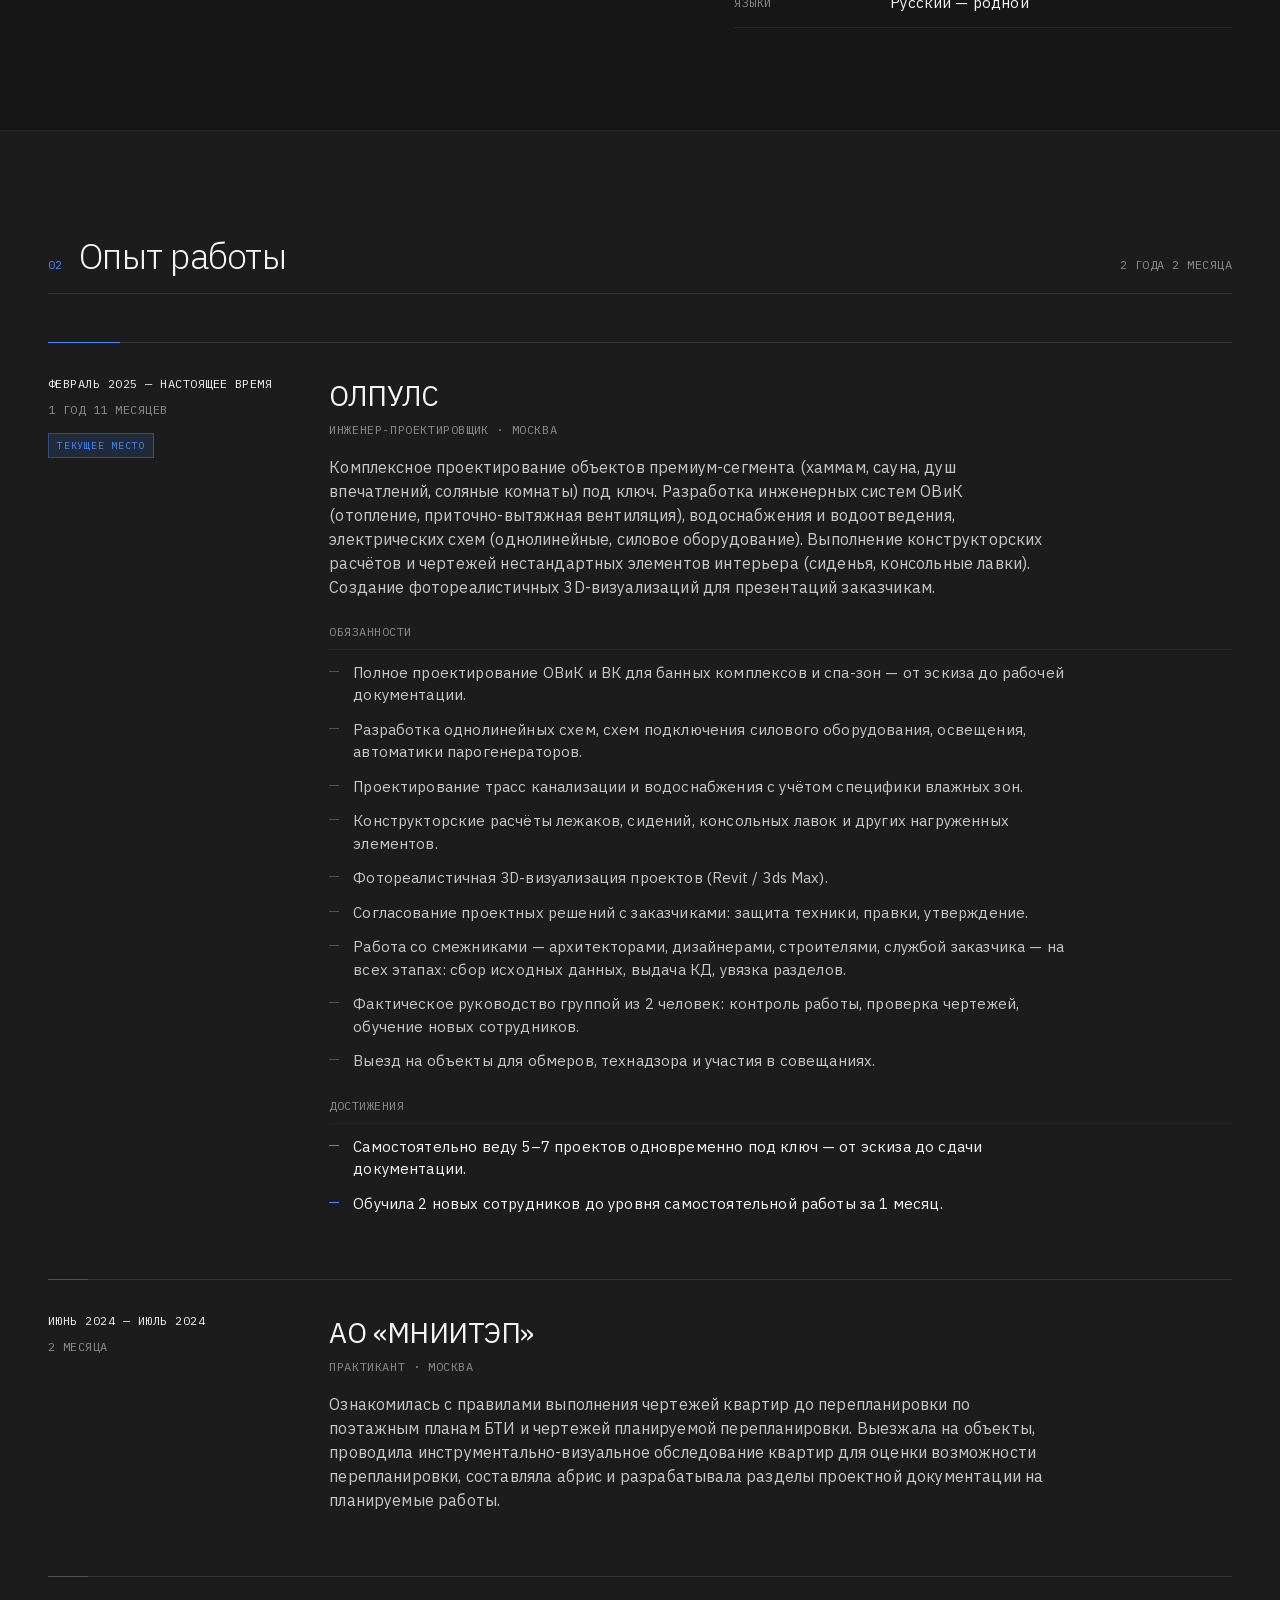
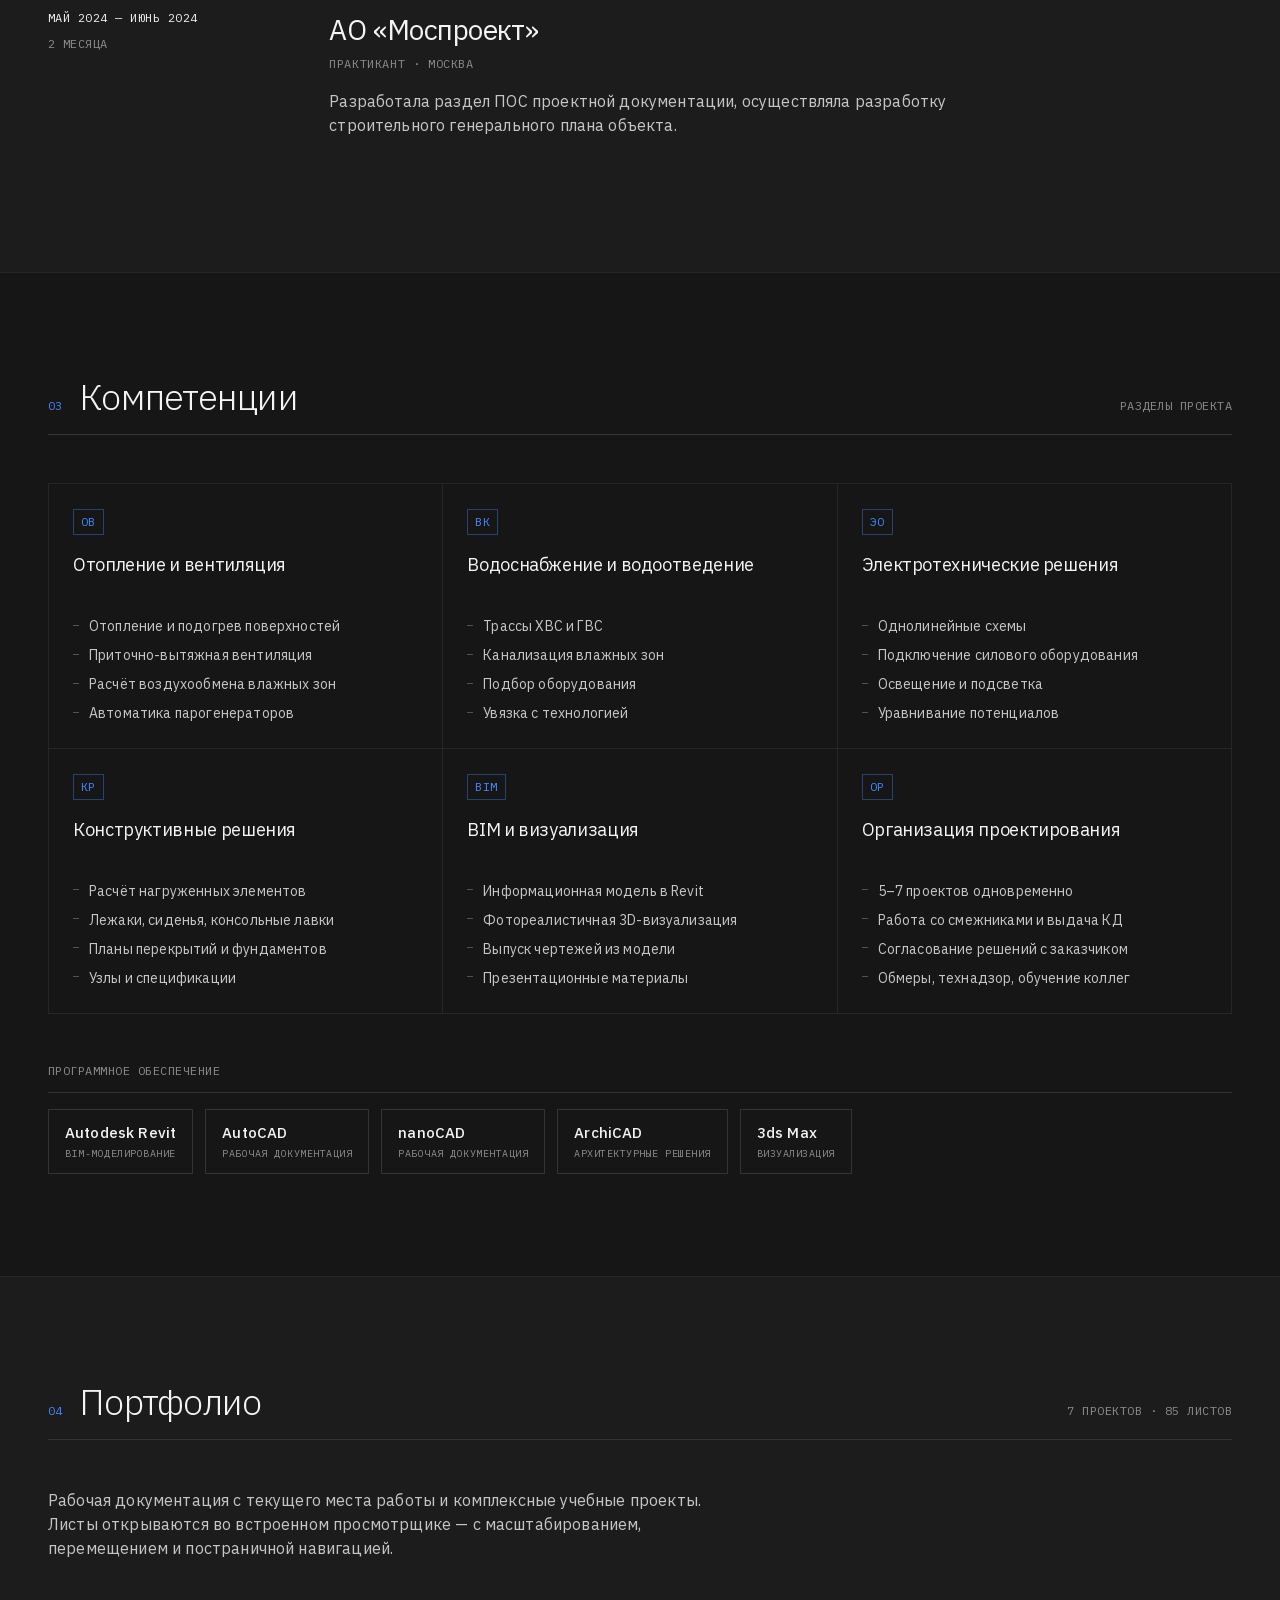
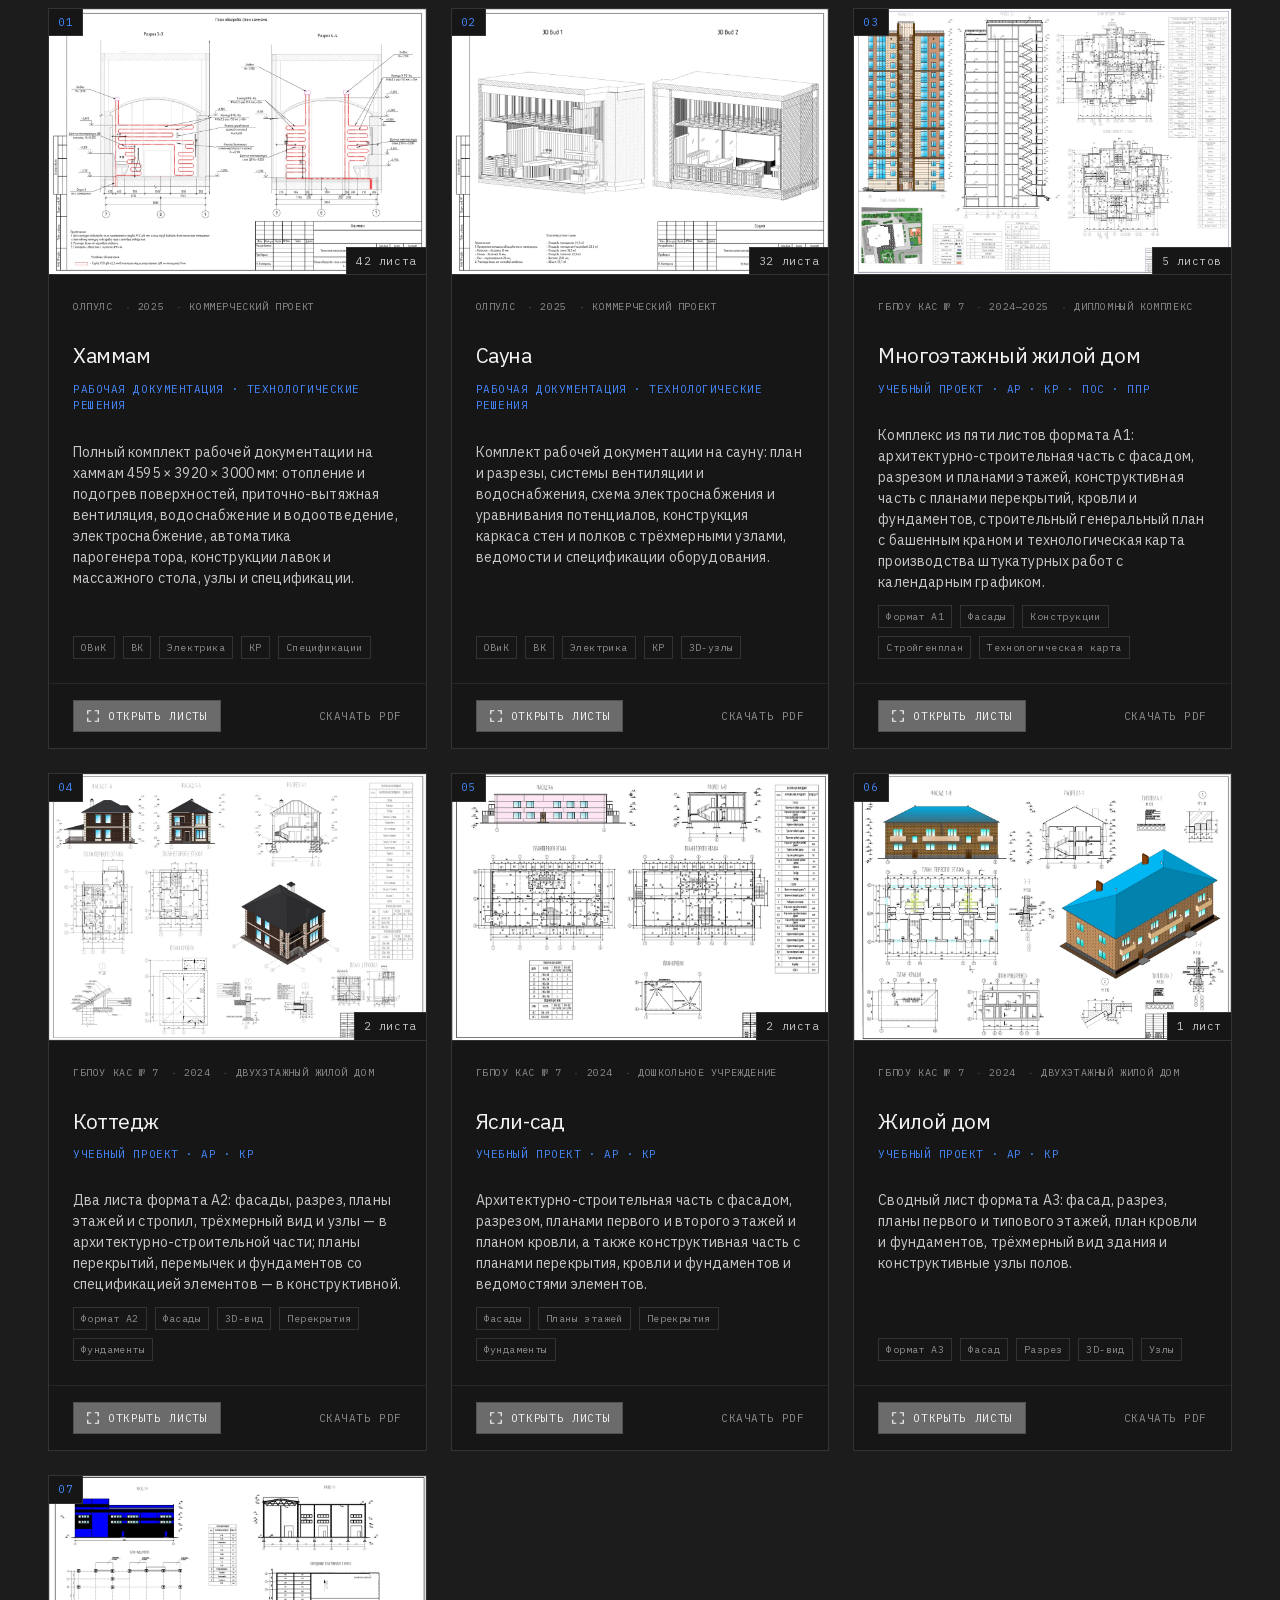
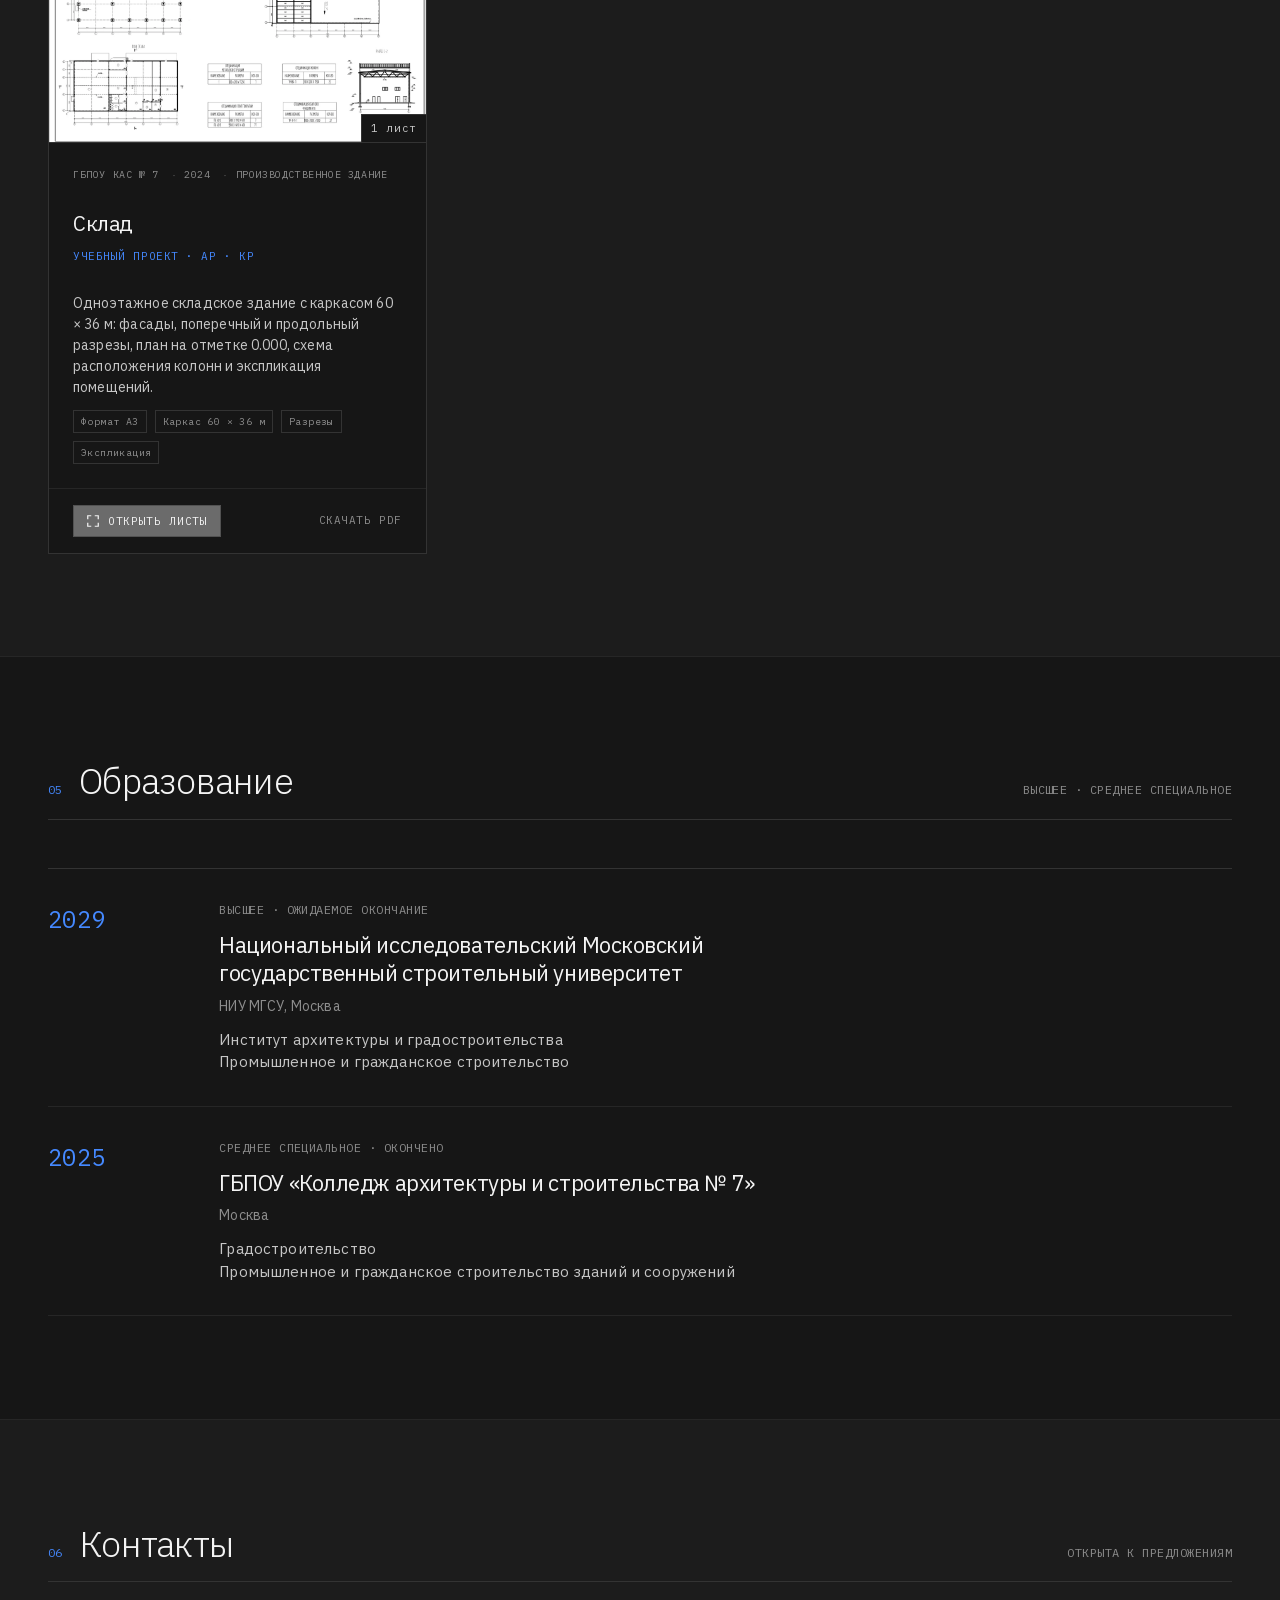
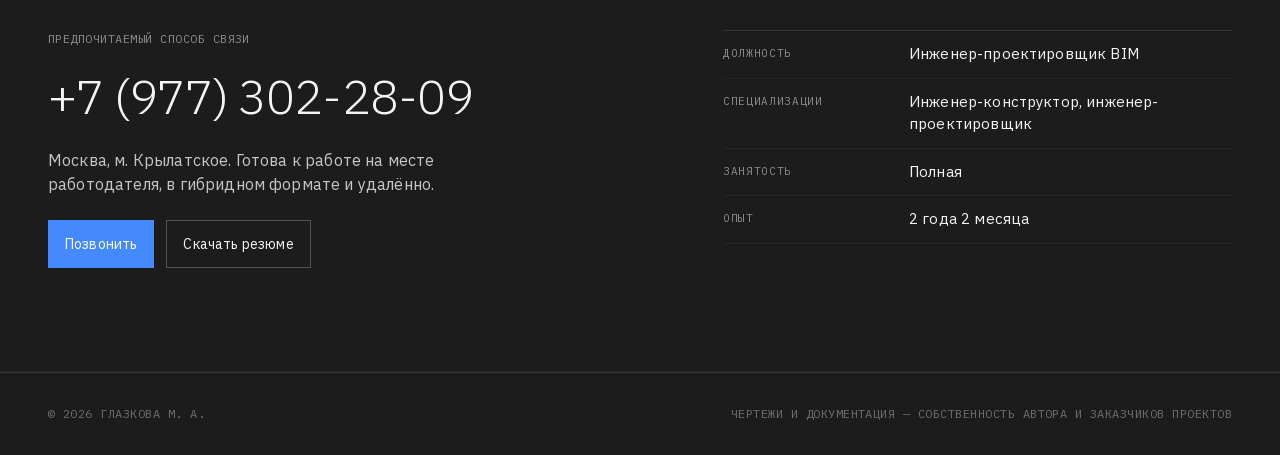
==== commit 64603ec0: "Ровная сетка компетенций, плашки ПО вместо сетки, убран штамп в подвале - .cards: фиксированные 3/2/" ====
--- a/index.html
+++ b/index.html
@@ -499,24 +499,6 @@
 </main>
 
 <footer class="site-footer">
-  <div class="shell footer-block">
-    <div class="footer-block__cell footer-block__cell--wide">
-      <span class="footer-block__key mono">Объект</span>
-      <span class="footer-block__val">Резюме · Глазкова Мария Алексеевна</span>
-    </div>
-    <div class="footer-block__cell">
-      <span class="footer-block__key mono">Стадия</span>
-      <span class="footer-block__val">Инженер-проектировщик BIM</span>
-    </div>
-    <div class="footer-block__cell">
-      <span class="footer-block__key mono">Листов</span>
-      <span class="footer-block__val"><span data-total-sheets>85</span></span>
-    </div>
-    <div class="footer-block__cell">
-      <span class="footer-block__key mono">Дата</span>
-      <span class="footer-block__val" data-today-iso>7 октября 2026</span>
-    </div>
-  </div>
   <div class="shell site-footer__legal">
     <p class="mono">© <span data-year>2026</span> Глазкова М. А.</p>
     <p class="mono">Чертежи и документация — собственность автора и заказчиков проектов</p>
--- a/assets/css/style.css
+++ b/assets/css/style.css
@@ -540,9 +540,12 @@
 .job__list--accent li::before { background: var(--accent); }
 
 /* ----------------------------- компетенции ------------------------------- */
+/* Разделители нарисованы фоном контейнера сквозь зазор в 1px, поэтому число
+   колонок должно нацело делить число карточек — иначе пустые ячейки последнего
+   ряда закрашиваются и читаются как пустой блок. Карточек 6: 3 / 2 / 1. */
 .cards {
   display: grid;
-  grid-template-columns: repeat(auto-fit, minmax(250px, 1fr));
+  grid-template-columns: repeat(3, minmax(0, 1fr));
   gap: 1px;
   background: var(--line-soft);
   border: 1px solid var(--line-soft);
@@ -591,20 +594,26 @@
   margin-bottom: var(--sp-4);
   border-bottom: 1px solid var(--line);
 }
+/* Программ пять — любое фиксированное число колонок оставило бы дыру в сетке,
+   поэтому здесь не сетка, а ряд плашек со своей рамкой: переносится на любой
+   ширине и всегда прижат влево. */
 .software__list {
-  display: grid;
-  grid-template-columns: repeat(auto-fit, minmax(190px, 1fr));
-  gap: 1px;
-  background: var(--line-soft);
-  border: 1px solid var(--line-soft);
+  display: flex;
+  flex-wrap: wrap;
+  gap: var(--sp-3);
 }
 .chip {
+  flex: 0 1 auto;
+  min-width: 0;
   background: var(--bg);
-  padding: var(--sp-4);
+  border: 1px solid var(--line);
+  padding: var(--sp-3) var(--sp-4);
   display: flex;
   flex-direction: column;
   gap: 2px;
-}
+  transition: border-color var(--dur) var(--ease), background var(--dur) var(--ease);
+}
+.chip:hover { border-color: var(--line-strong); background: var(--layer-02); }
 .section--alt .chip { background: var(--layer-01); }
 .chip b { font-weight: 500; color: var(--text-01); font-size: .9375rem; }
 .chip span {
@@ -816,30 +825,13 @@
 /* -------------------------------- подвал --------------------------------- */
 .site-footer { border-top: 1px solid var(--line); background: var(--layer-01); }
 
-.footer-block {
-  display: grid;
-  grid-template-columns: minmax(0, 2fr) repeat(3, minmax(0, 1fr));
-  border-bottom: 1px solid var(--line-soft);
-}
-.footer-block__cell {
-  padding: var(--sp-5) var(--sp-4) var(--sp-5) 0;
-  border-left: 1px solid var(--line-soft);
-  padding-left: var(--sp-4);
-  display: flex;
-  flex-direction: column;
-  gap: var(--sp-2);
-  min-width: 0;
-}
-.footer-block__cell:first-child { border-left: 0; padding-left: 0; }
-.footer-block__key { color: var(--text-04); }
-.footer-block__val { color: var(--text-01); font-size: .9375rem; }
 
 .site-footer__legal {
   display: flex;
   justify-content: space-between;
   gap: var(--sp-4);
   flex-wrap: wrap;
-  padding-block: var(--sp-5);
+  padding-block: var(--sp-6);
   color: var(--text-04);
 }
 .site-footer__legal p { margin: 0; }
@@ -1116,9 +1108,8 @@
 
 @media (max-width: 1056px) {
   .hero__inner { grid-template-columns: minmax(0, 1fr) clamp(220px, 32vw, 300px); }
+  .cards { grid-template-columns: repeat(2, minmax(0, 1fr)); }
   .about, .contacts { grid-template-columns: minmax(0, 1fr); }
-  .footer-block { grid-template-columns: repeat(2, minmax(0, 1fr)); }
-  .footer-block__cell:nth-child(3) { border-left: 0; padding-left: 0; }
 }
 
 @media (max-width: 860px) {
@@ -1157,6 +1148,9 @@
 
 @media (max-width: 672px) {
   html { scroll-padding-top: 72px; }
+  .cards { grid-template-columns: minmax(0, 1fr); }
+  .card__title { min-height: 0; }
+  .chip { flex: 1 1 100%; }
   .sec-head { grid-template-columns: auto minmax(0, 1fr); }
   .sec-head__meta { grid-column: 1 / -1; text-align: left; }
   .spec__row, .fact { grid-template-columns: minmax(0, 1fr); gap: 2px; }
@@ -1177,9 +1171,6 @@
   .metrics__grid { grid-template-columns: minmax(0, 1fr); }
   .metric { border-left: 0; }
   .metric:not(:first-child) { border-top: 1px solid var(--line-soft); }
-  .footer-block { grid-template-columns: minmax(0, 1fr); }
-  .footer-block__cell { border-left: 0; padding-left: 0; padding-block: var(--sp-4); border-top: 1px solid var(--line-soft); }
-  .footer-block__cell:first-child { border-top: 0; }
   .hero__actions .btn, .contacts__actions .btn { width: 100%; justify-content: center; }
   .viewer__counter { min-width: 72px; font-size: .6875rem; }
   .zoom-group__value { min-width: 50px; }
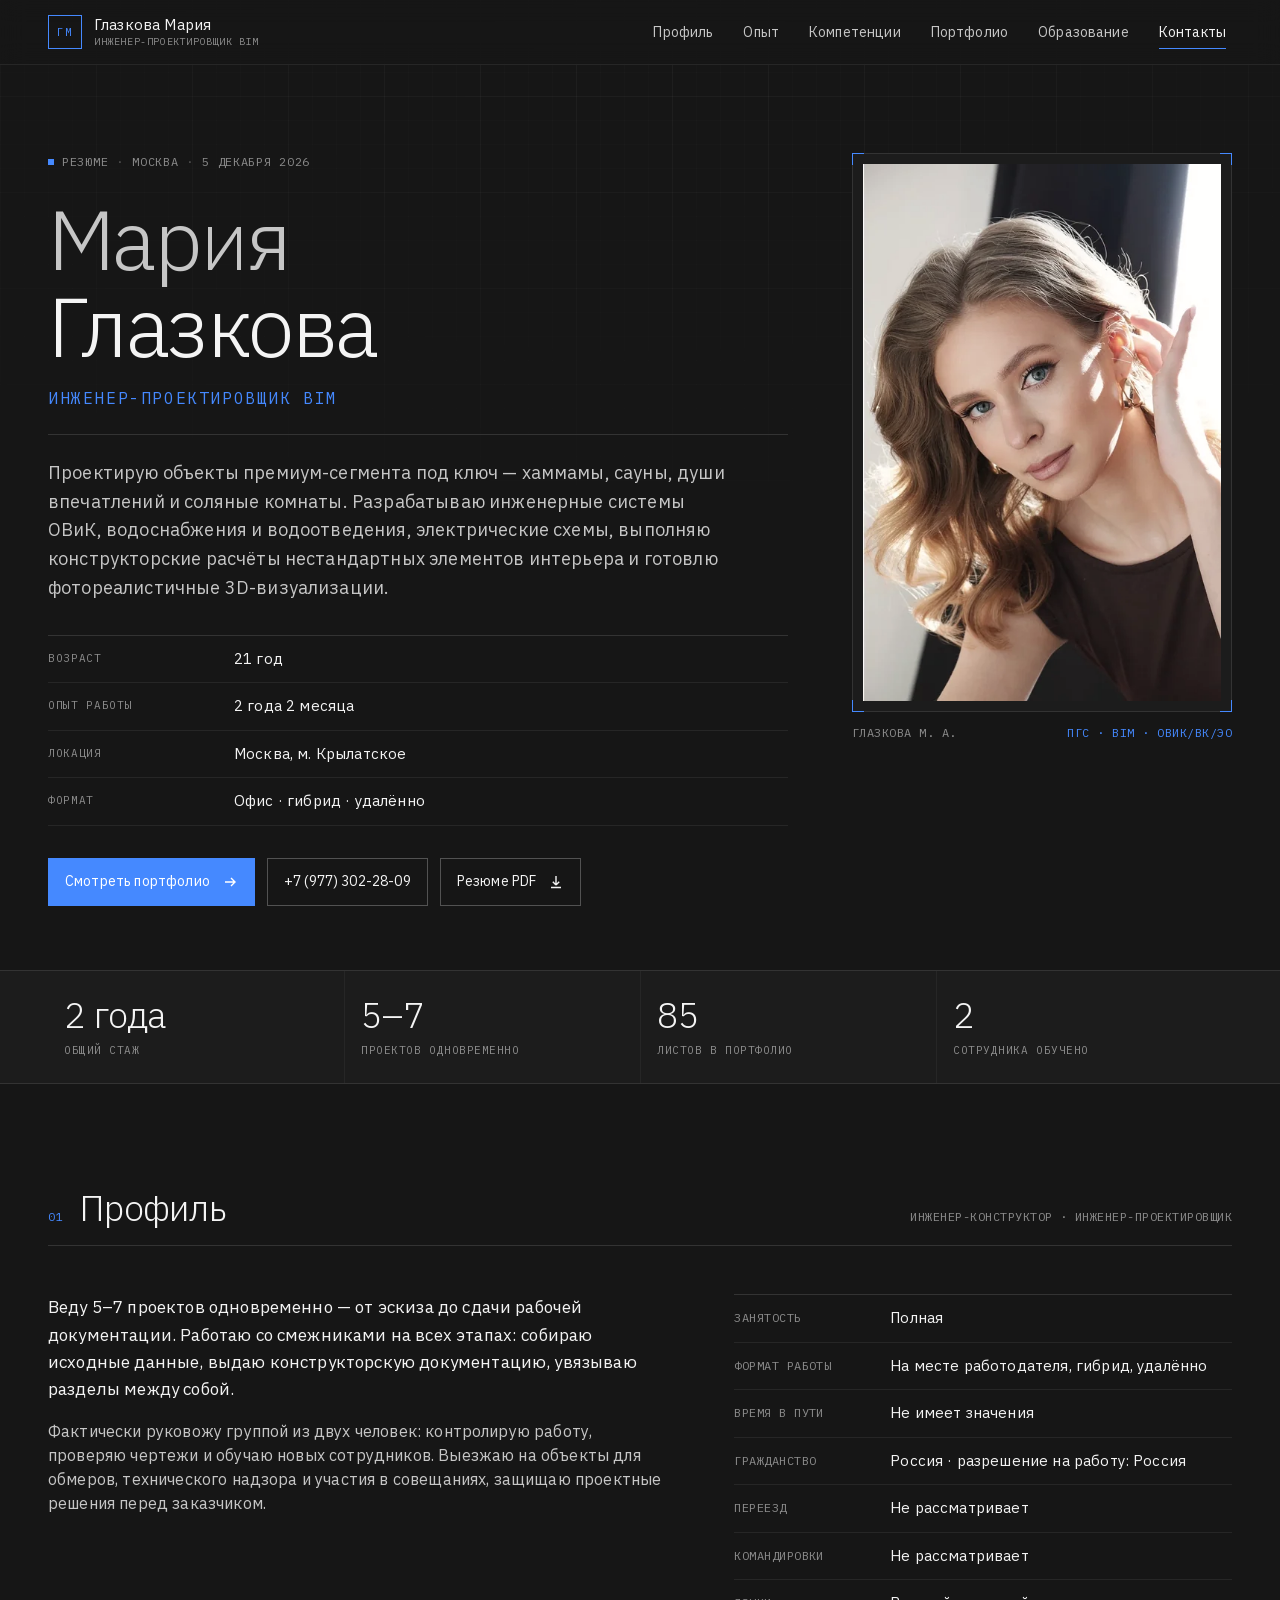
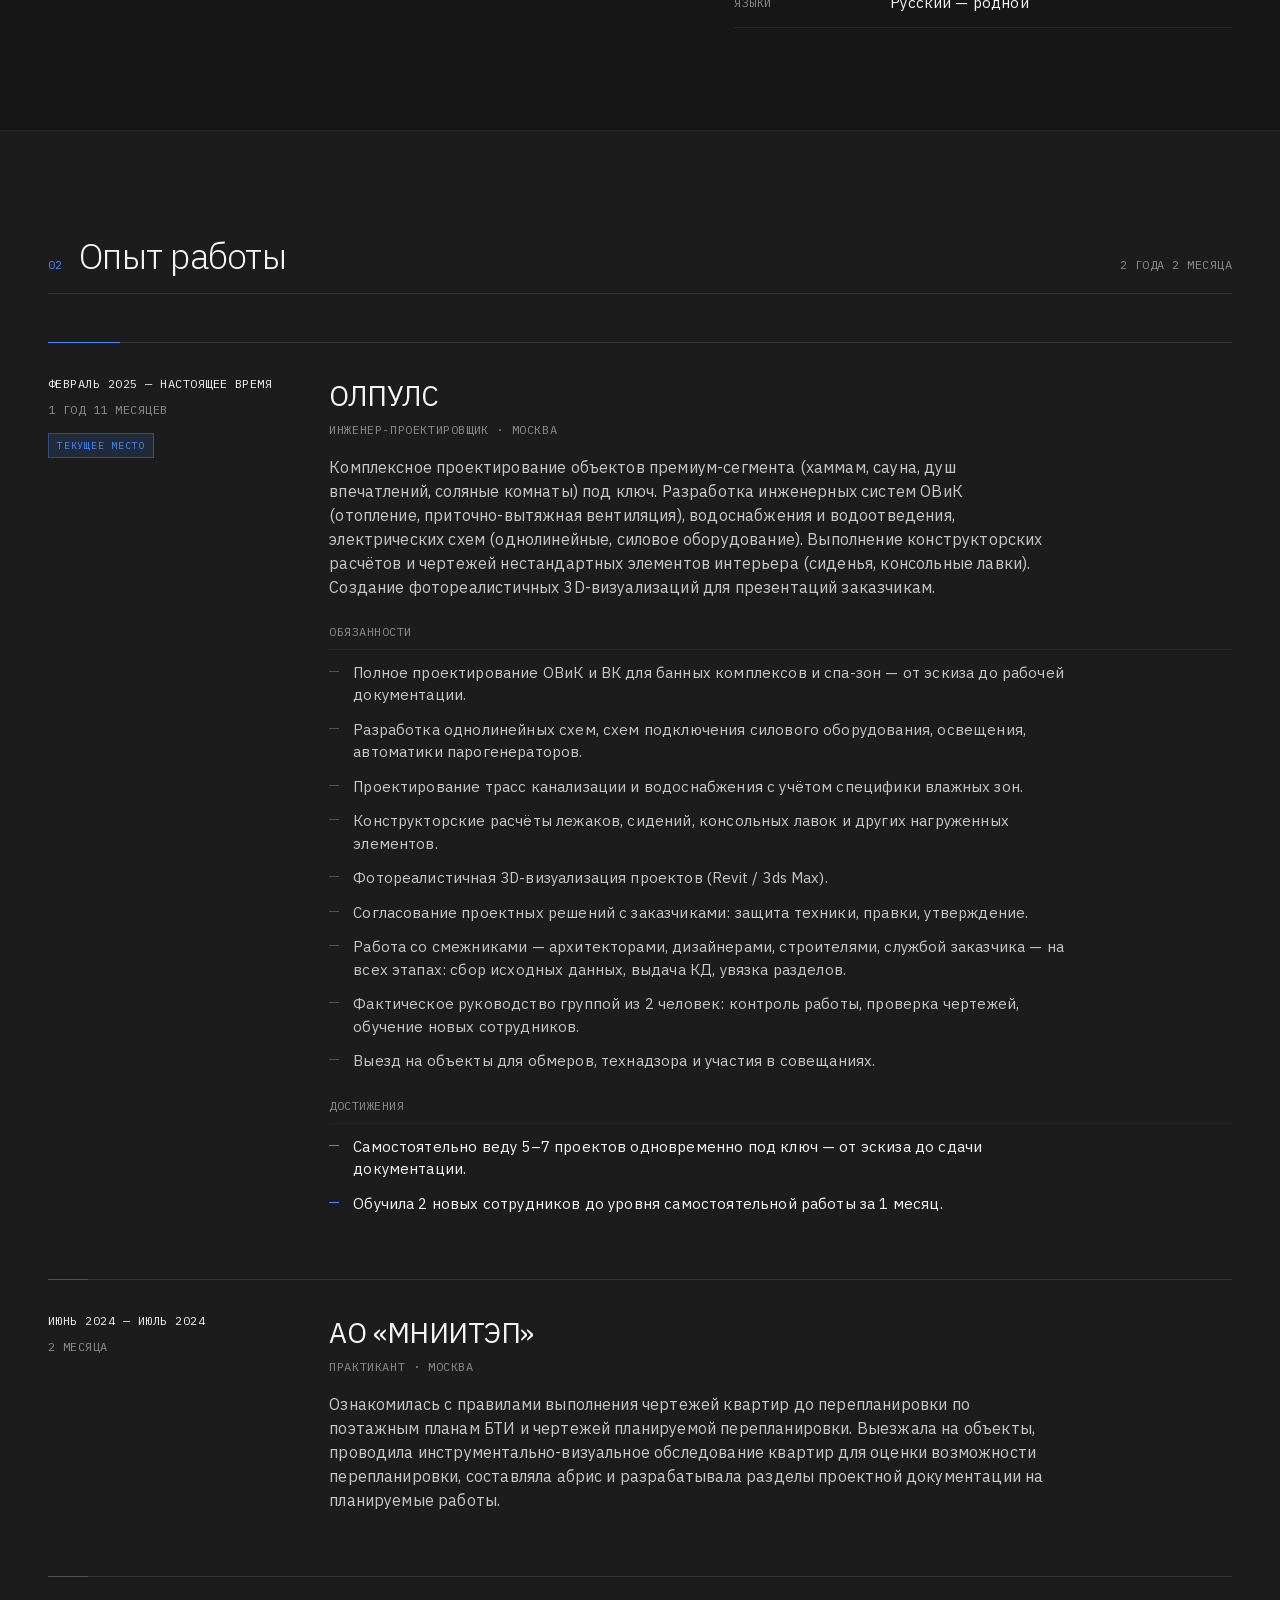
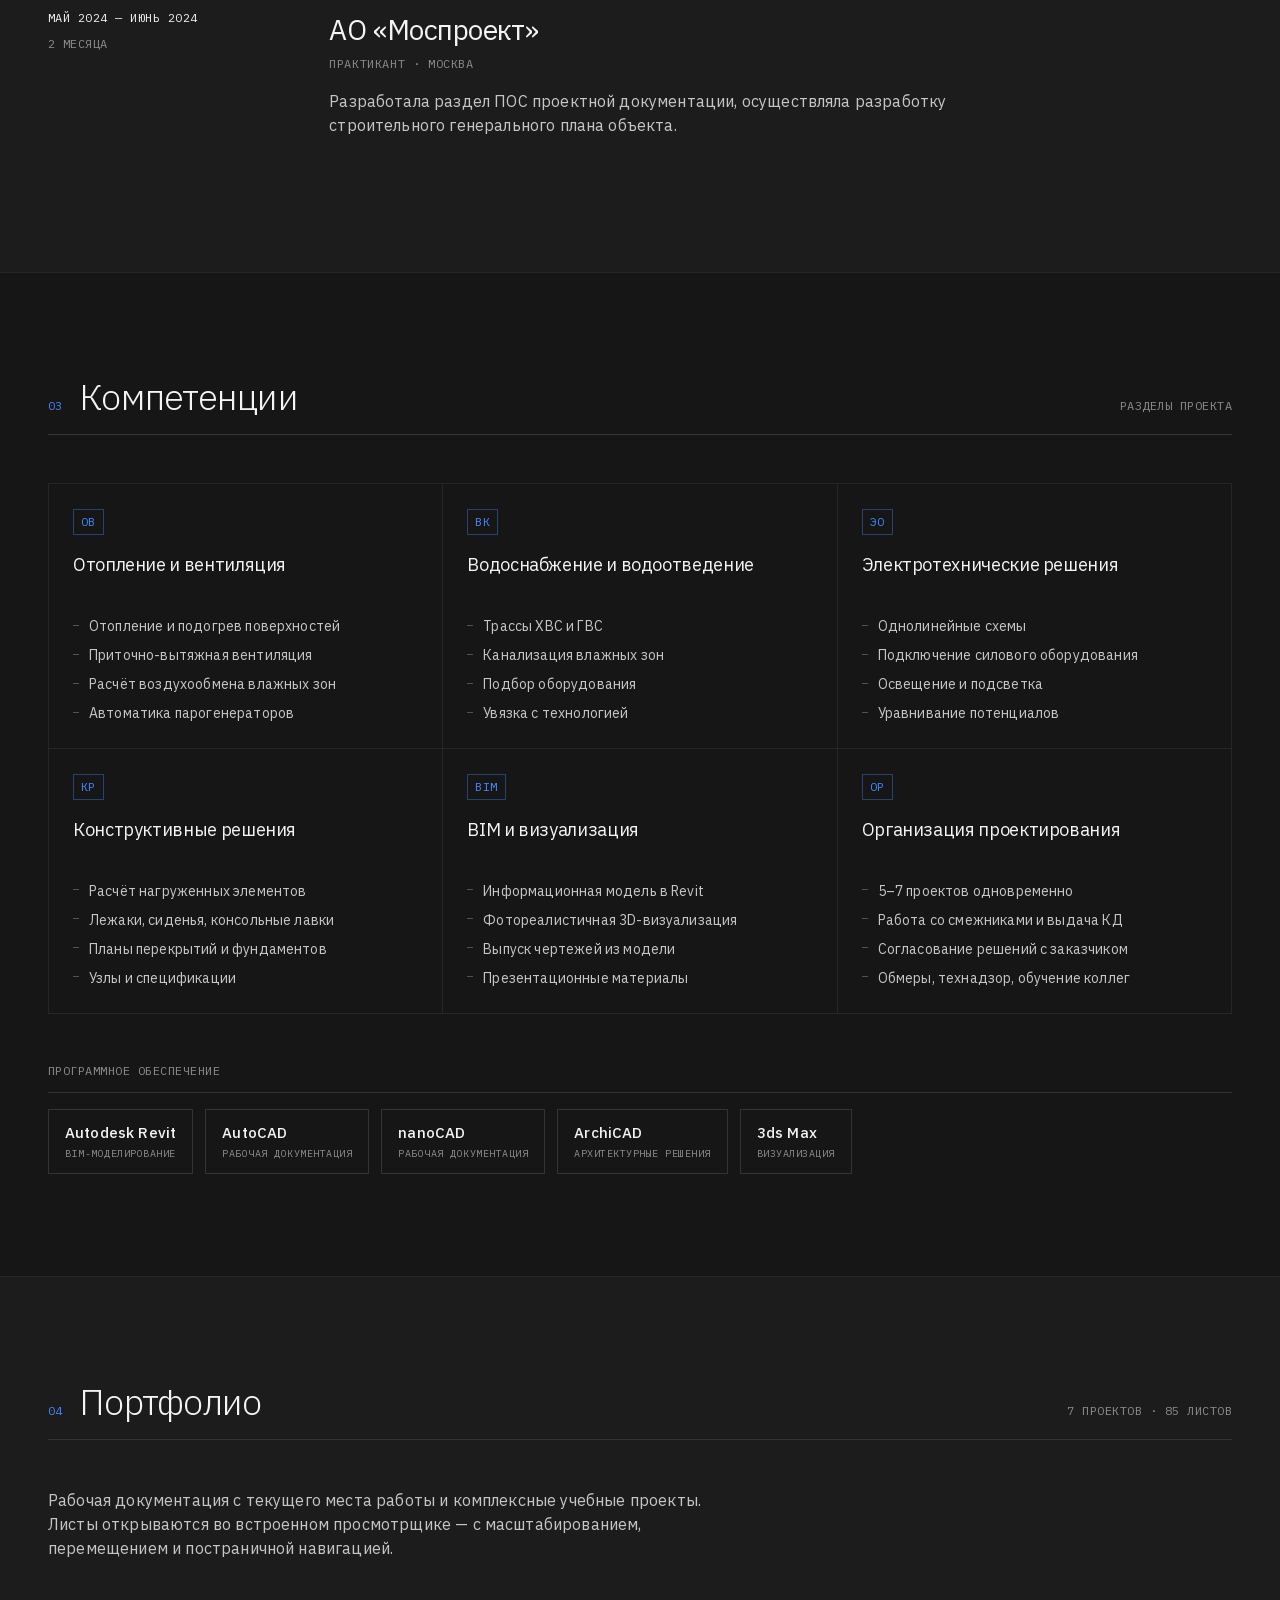
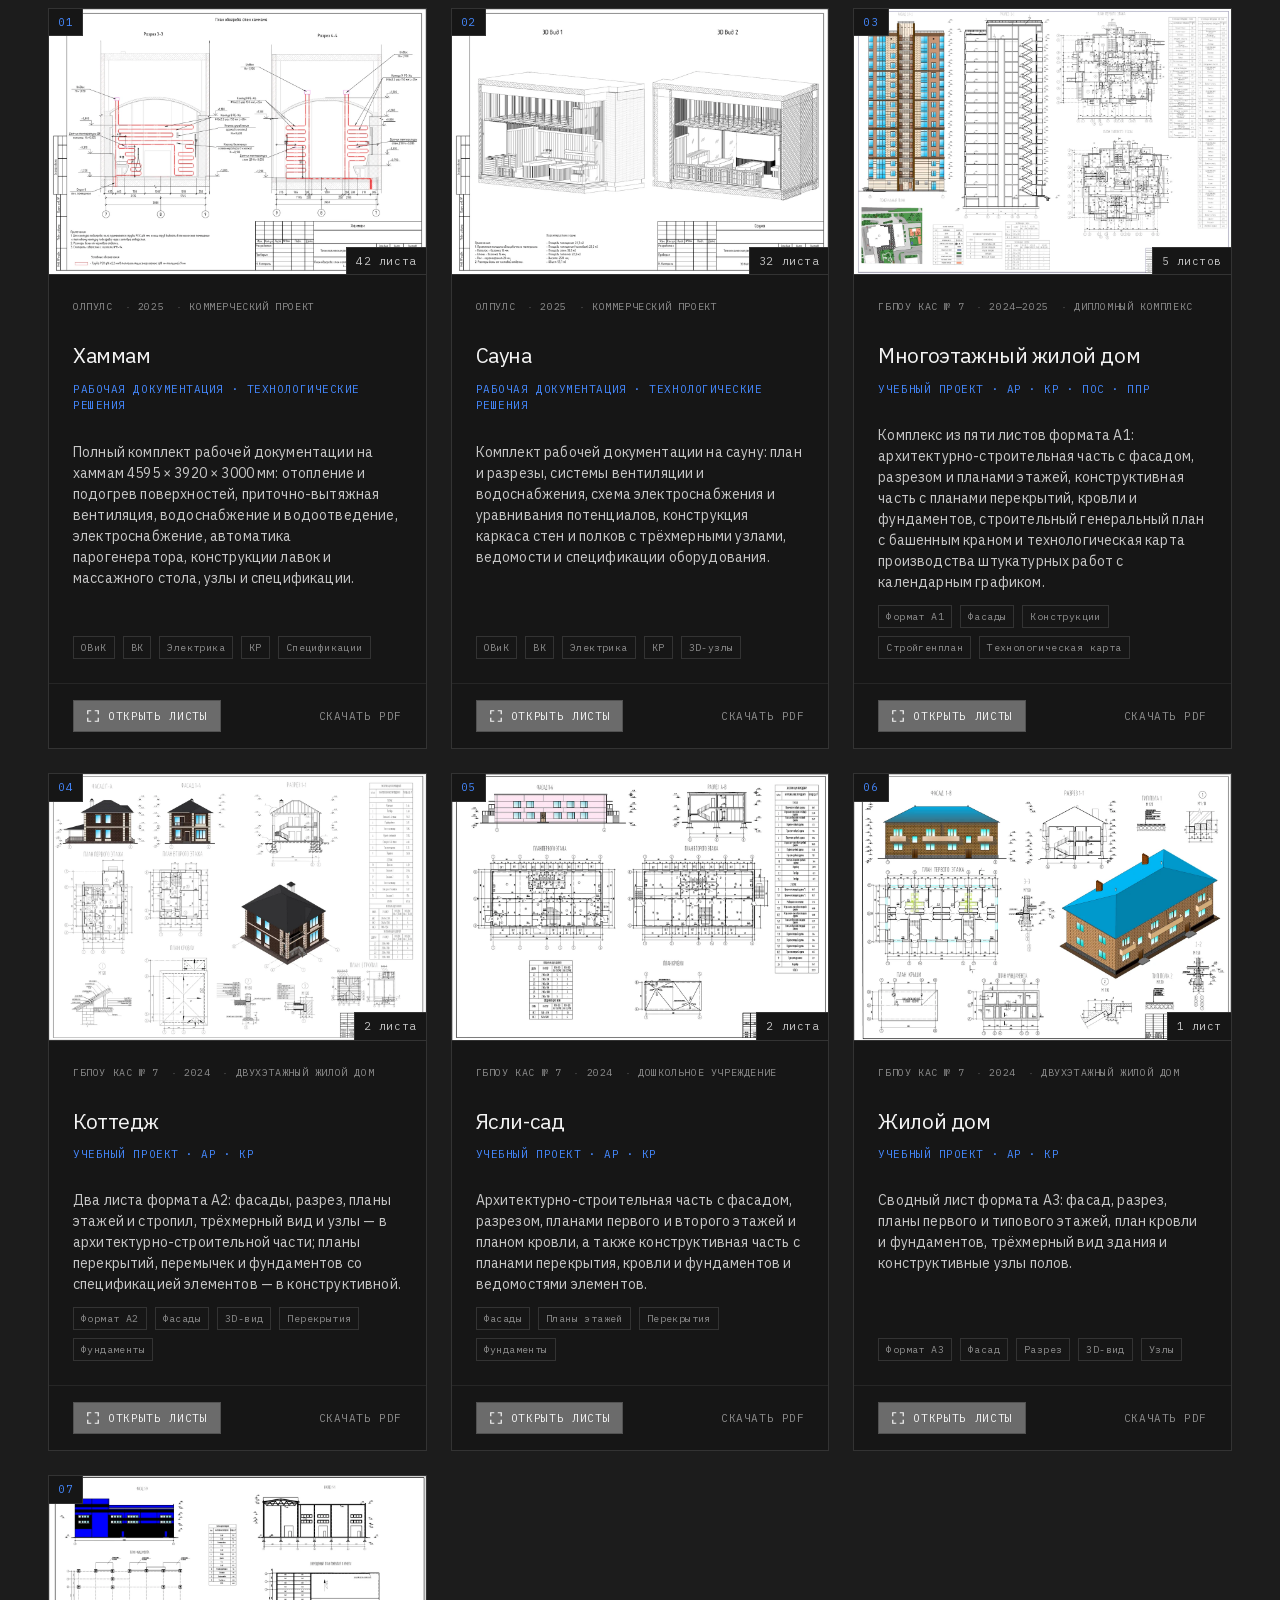
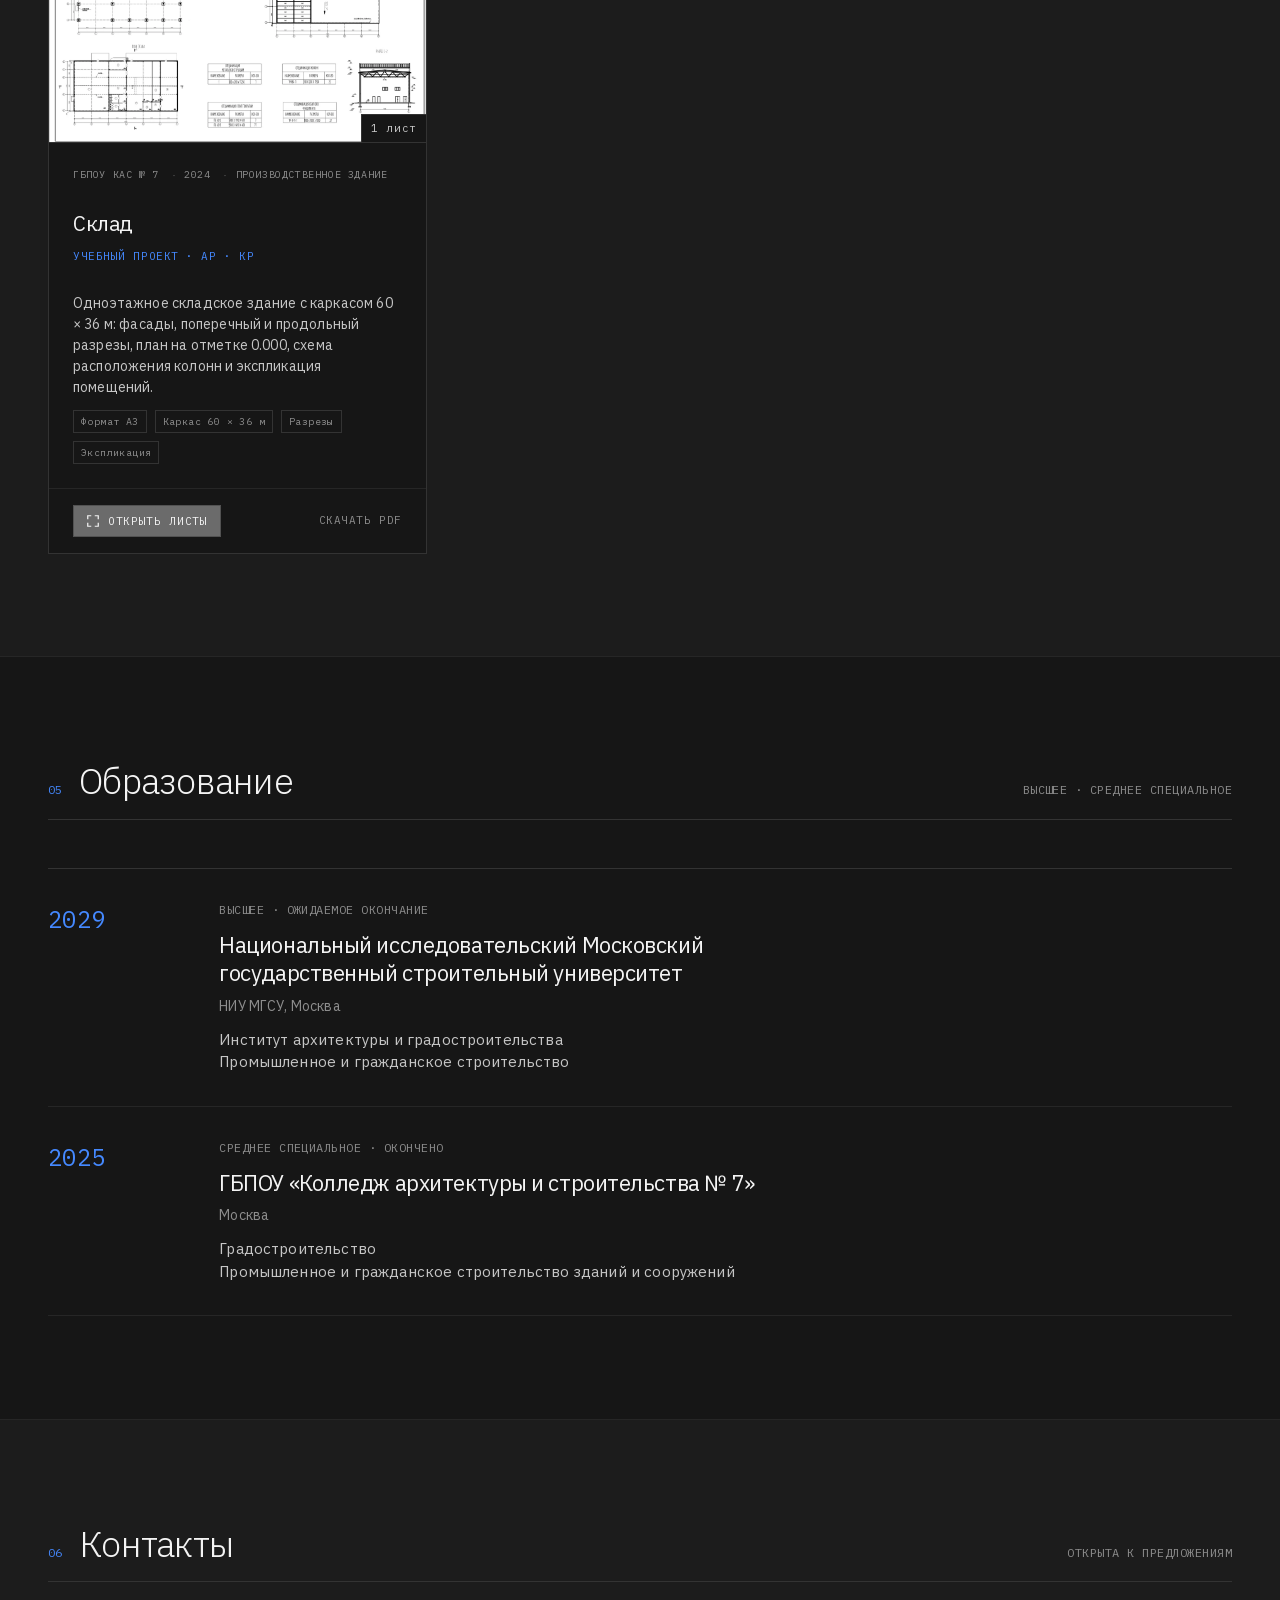
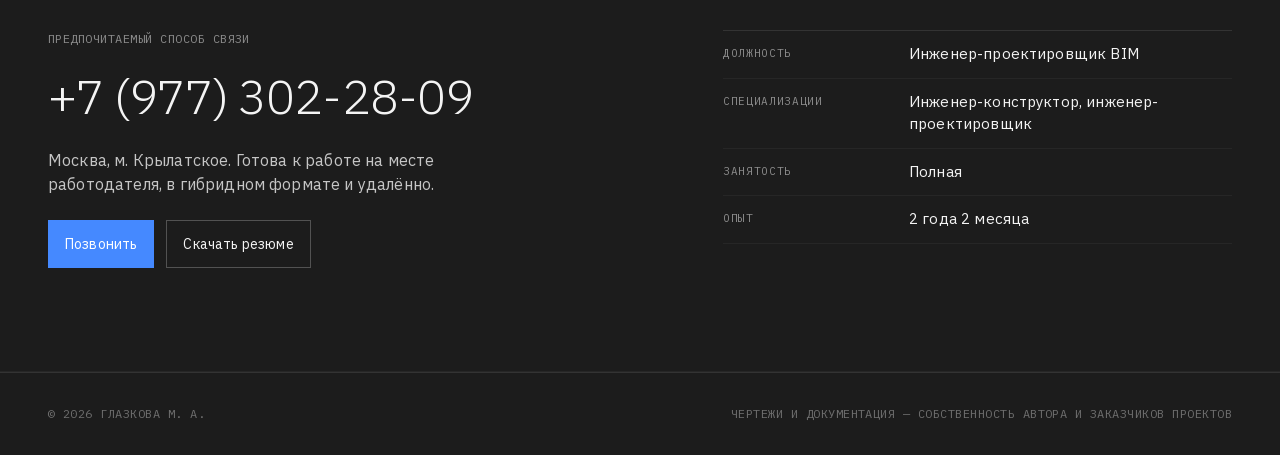
==== commit e10acbb9: "Анимации появления текста: по словам и построчно - .t-stream — появление по словам с размытием: спец" ====
--- a/index.html
+++ b/index.html
@@ -23,6 +23,22 @@
      Таблица со шрифтами идёт первой, чтобы они начали грузиться раньше вёрстки. -->
 <link rel="stylesheet" href="assets/fonts/fonts.css">
 <link rel="stylesheet" href="assets/css/style.css">
+
+<script>
+  /* Ставим флаг до первой отрисовки: иначе анимируемый текст успеет мигнуть.
+     Если модуль не запустился (старый браузер, сбой сети) — через 3 с
+     флаг снимается и страница показывает всё как есть. */
+  (function () {
+    var root = document.documentElement;
+    try {
+      if (window.matchMedia('(prefers-reduced-motion: reduce)').matches) return;
+    } catch (e) { return; }
+    root.classList.add('js-reveal');
+    setTimeout(function () {
+      if (!root.dataset.revealReady) root.classList.remove('js-reveal');
+    }, 3000);
+  })();
+</script>
 </head>
 
 <body>
@@ -70,12 +86,12 @@
           <span class="eyebrow__item" data-today-iso>7 октября 2026</span>
         </p>
 
-        <h1 class="hero__name">
-          <span class="hero__first">Мария</span>
-          <span class="hero__last">Глазкова</span>
+        <h1 class="hero__name t-stagger">
+          <span class="hero__first t-stagger-line">Мария</span>
+          <span class="hero__last t-stagger-line">Глазкова</span>
         </h1>
 
-        <p class="hero__role">Инженер-проектировщик&nbsp;BIM</p>
+        <p class="hero__role t-stream" style="--d: 360ms">Инженер-проектировщик&nbsp;BIM</p>
 
         <p class="hero__lead">
           Проектирую объекты премиум-сегмента под ключ — хаммамы, сауны, души впечатлений
@@ -128,7 +144,7 @@
                width="853" height="1280"
                alt="Портрет Марии Глазковой" fetchpriority="high" decoding="async">
         </div>
-        <figcaption class="portrait__caption">
+        <figcaption class="portrait__caption t-stream" style="--d: 620ms">
           <span class="mono">ГЛАЗКОВА М. А.</span>
           <span class="mono portrait__code">ПГС · BIM · ОВиК/ВК/ЭО</span>
         </figcaption>
@@ -473,14 +489,14 @@
       </header>
 
       <div class="contacts">
-        <div class="contacts__main">
-          <p class="contacts__hint mono">Предпочитаемый способ связи</p>
-          <a class="contacts__phone" href="tel:+79773022809">+7 (977) 302-28-09</a>
-          <p class="contacts__note">
+        <div class="contacts__main t-stagger">
+          <p class="contacts__hint mono t-stagger-line">Предпочитаемый способ связи</p>
+          <a class="contacts__phone t-stagger-line" href="tel:+79773022809">+7 (977) 302-28-09</a>
+          <p class="contacts__note t-stagger-line">
             Москва, м.&nbsp;Крылатское. Готова к работе на месте работодателя,
             в гибридном формате и удалённо.
           </p>
-          <div class="contacts__actions">
+          <div class="contacts__actions t-stagger-line">
             <a class="btn btn--primary" href="tel:+79773022809">Позвонить</a>
             <a class="btn btn--ghost" href="assets/rezume-glazkova-ma.pdf" download>Скачать резюме</a>
           </div>
--- a/assets/css/style.css
+++ b/assets/css/style.css
@@ -48,6 +48,19 @@
 
   --ease: cubic-bezier(.2, 0, .38, .9);
   --dur:  240ms;
+
+  /* появление текста по словам */
+  --stream-gap:   58ms;
+  --stream-fade:  380ms;
+  --stream-blur:  2px;
+  --stream-ease:  cubic-bezier(.22, 1, .36, 1);
+
+  /* построчное появление со сдвигом */
+  --stagger-dur:      520ms;
+  --stagger-distance: 12px;
+  --stagger-step:     55ms;
+  --stagger-blur:     3px;
+  --stagger-ease:     cubic-bezier(.22, 1, .36, 1);
 }
 
 /* ------------------------------- базовое --------------------------------- */
@@ -1100,8 +1113,53 @@
 }
 .js-reveal .reveal.is-in { opacity: 1; transform: none; }
 
+/* Блоки с собственной анимацией текста внутри только гаснут, без сдвига —
+   иначе движение контейнера складывается с движением строк. */
+.js-reveal .project.reveal,
+.js-reveal .contacts.reveal { transform: none; }
+
+/* ---------------------- появление текста по словам ------------------------ */
+/* Слова оборачивает JS; индекс слова кладётся в --i и задаёт задержку. */
+.js-reveal .t-stream-w {
+  display: inline-block;
+  opacity: 0;
+  filter: blur(var(--stream-blur));
+  transition:
+    opacity var(--stream-fade) var(--stream-ease),
+    filter var(--stream-fade) var(--stream-ease);
+  transition-delay: calc(var(--d, 0ms) + var(--stream-gap) * var(--i, 0));
+}
+.js-reveal .t-stream.is-shown .t-stream-w {
+  opacity: 1;
+  filter: blur(0);
+}
+
+/* ------------------- появление строк со сдвигом (стаггер) ----------------- */
+.js-reveal .t-stagger-line {
+  opacity: 0;
+  transform: translateY(var(--stagger-distance));
+  filter: blur(var(--stagger-blur));
+  transition:
+    opacity var(--stagger-dur) var(--stagger-ease),
+    transform var(--stagger-dur) var(--stagger-ease),
+    filter var(--stagger-dur) var(--stagger-ease);
+  transition-delay: calc(var(--d, 0ms) + var(--stagger-step) * var(--i, 0));
+}
+.js-reveal .t-stagger.is-shown .t-stagger-line {
+  opacity: 1;
+  transform: none;
+  filter: blur(0);
+}
+
 @media (prefers-reduced-motion: reduce) {
-  .js-reveal .reveal { opacity: 1; transform: none; }
+  .js-reveal .reveal,
+  .js-reveal .t-stream-w,
+  .js-reveal .t-stagger-line {
+    opacity: 1 !important;
+    transform: none !important;
+    filter: none !important;
+    transition: none !important;
+  }
 }
 
 /* ================================ адаптив ================================= */
@@ -1216,6 +1274,10 @@
   .fact__val, .spec__row dd, .job__list--accent li { color: #161616; }
   .section, .section--alt { background: #fff; border: 0; padding-block: 16px; }
   .job, .edu__item, .card, .chip, .project { break-inside: avoid; }
-  .js-reveal .reveal { opacity: 1 !important; transform: none !important; }
+  .js-reveal .reveal,
+  .js-reveal .t-stream-w,
+  .js-reveal .t-stagger-line {
+    opacity: 1 !important; transform: none !important; filter: none !important;
+  }
   a { color: #0f62fe; }
 }
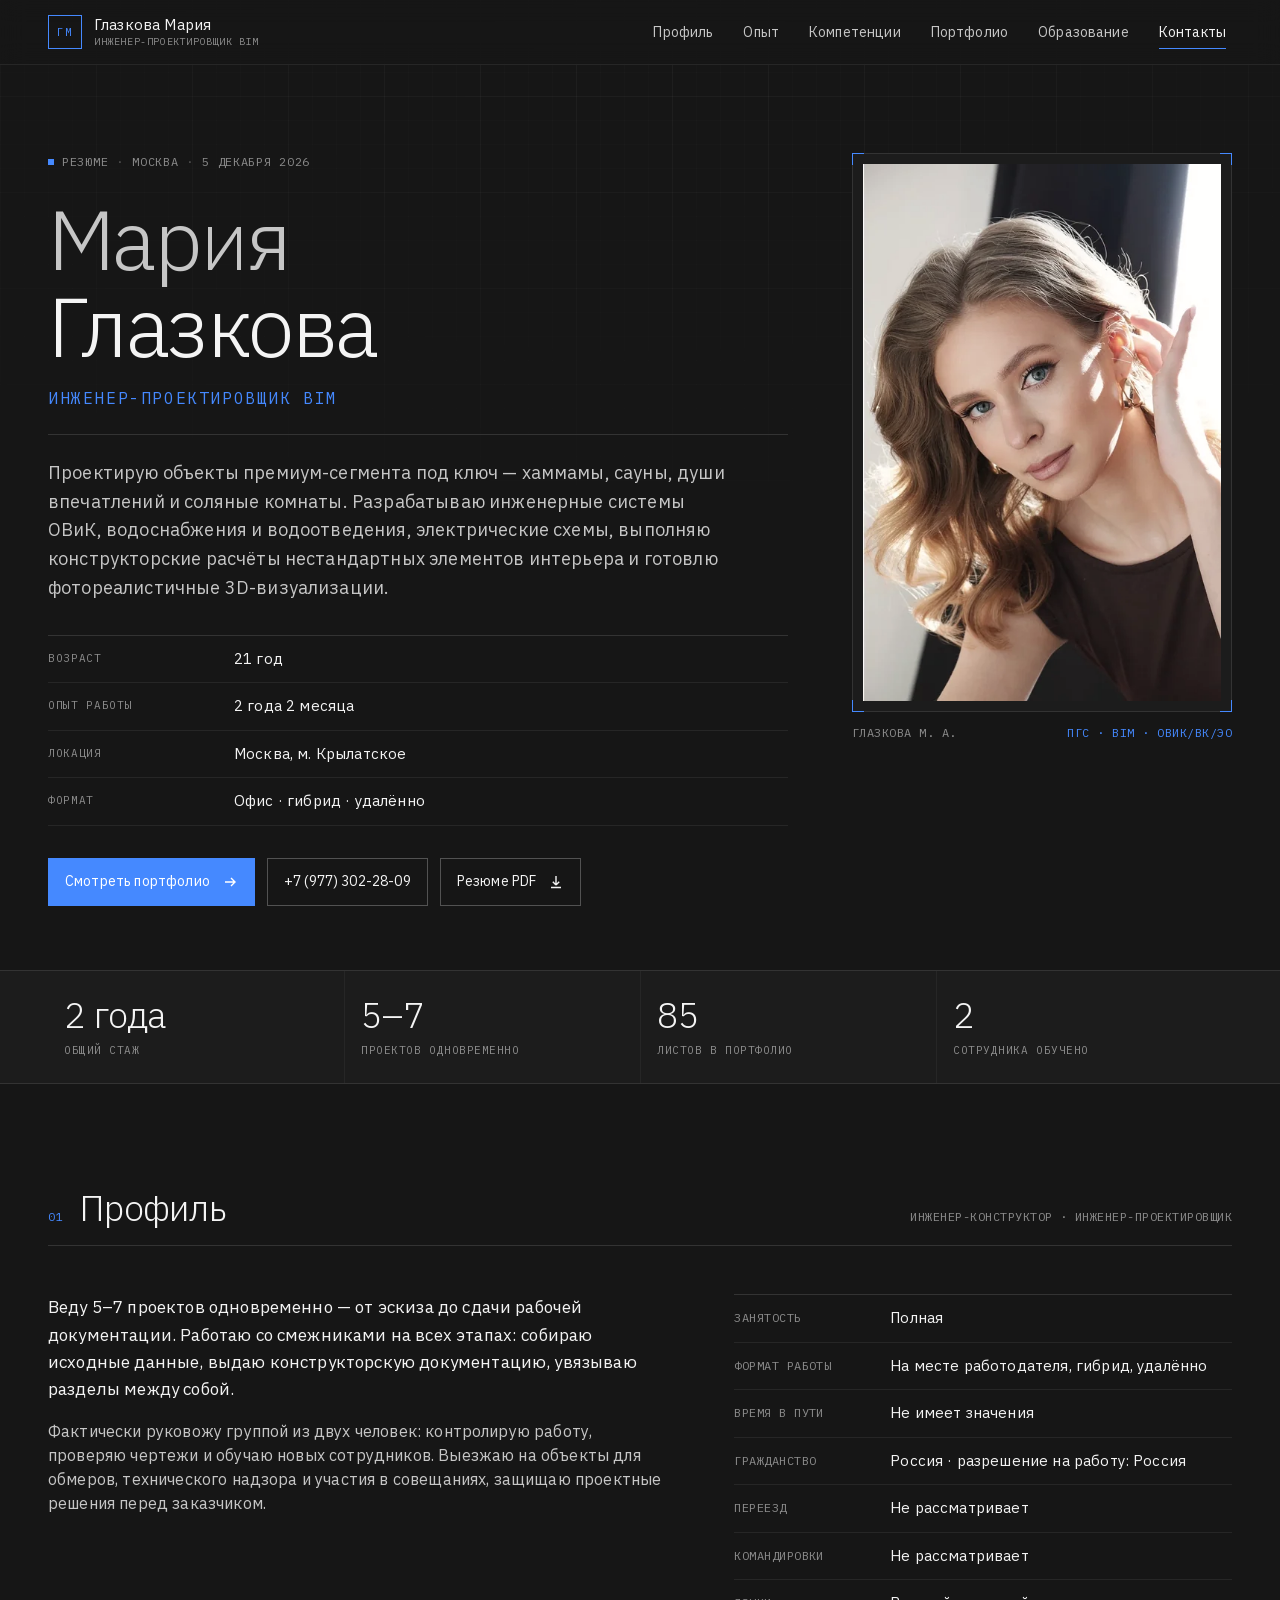
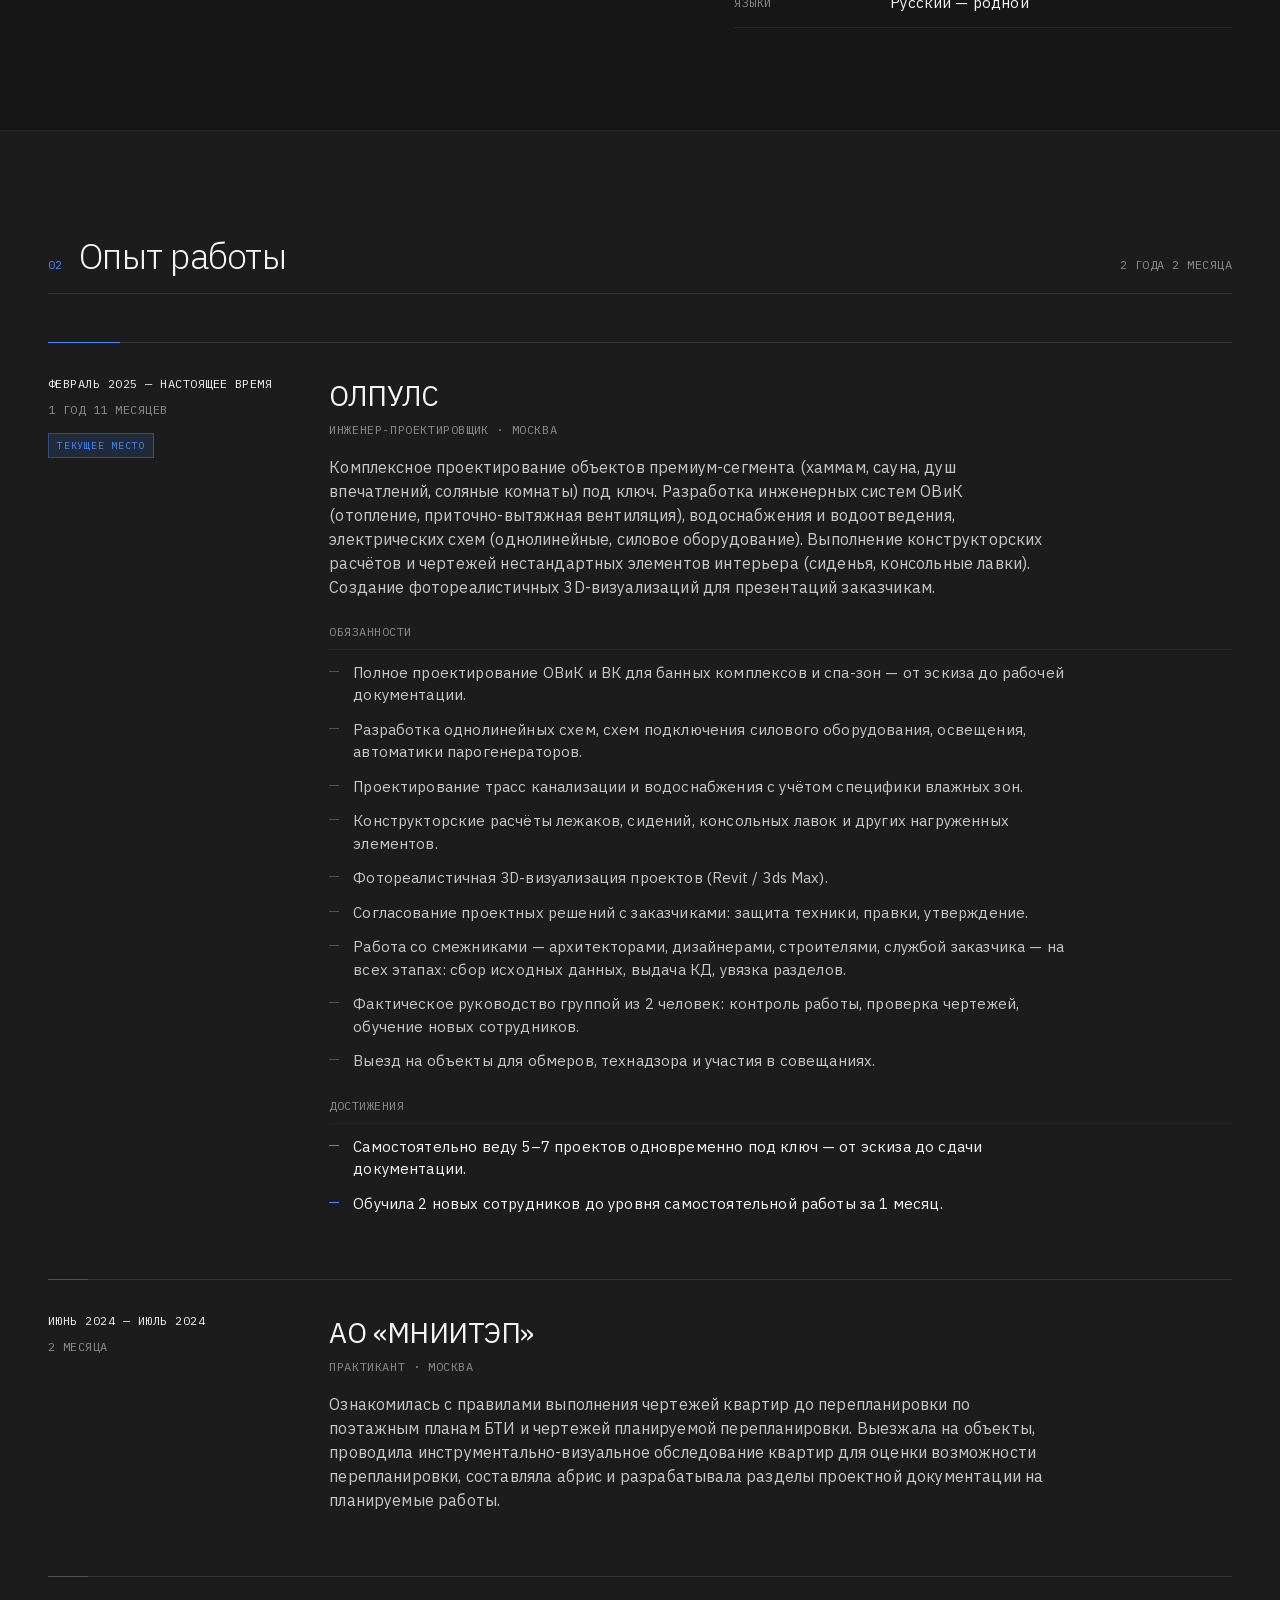
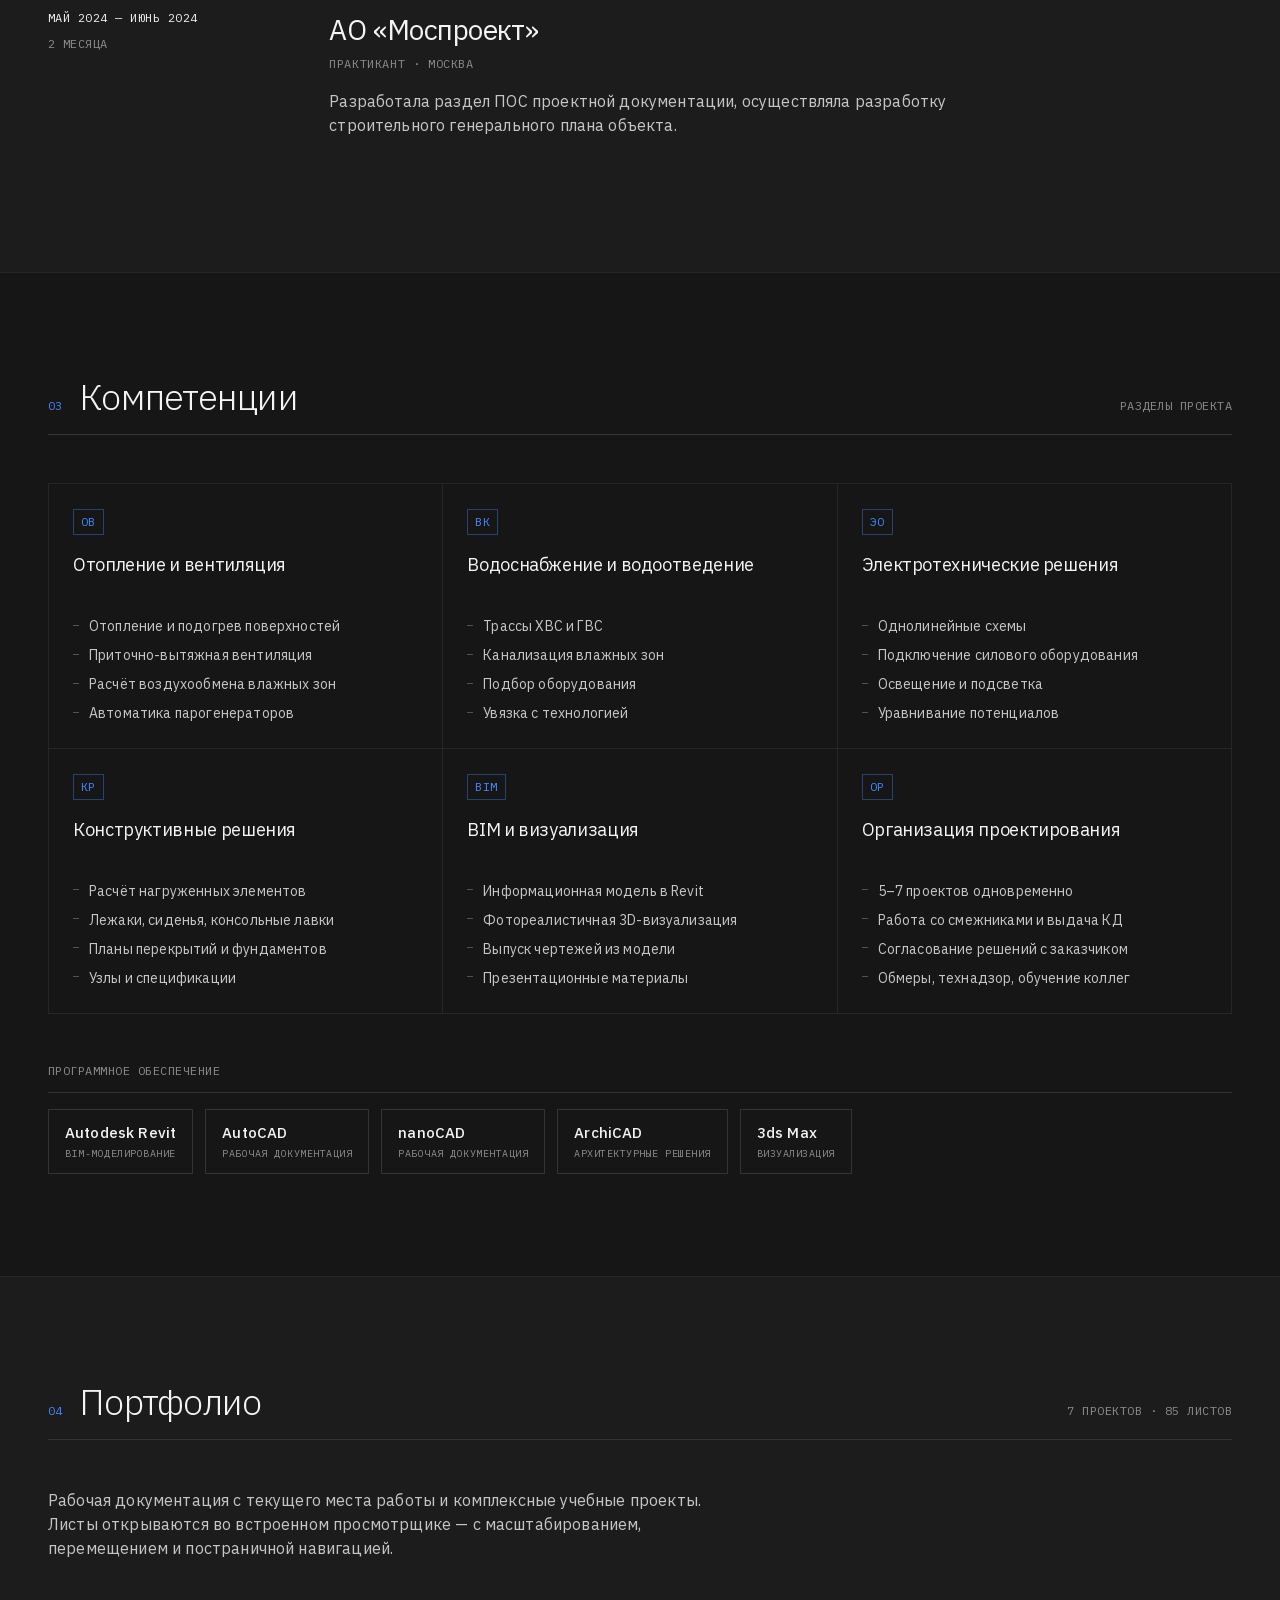
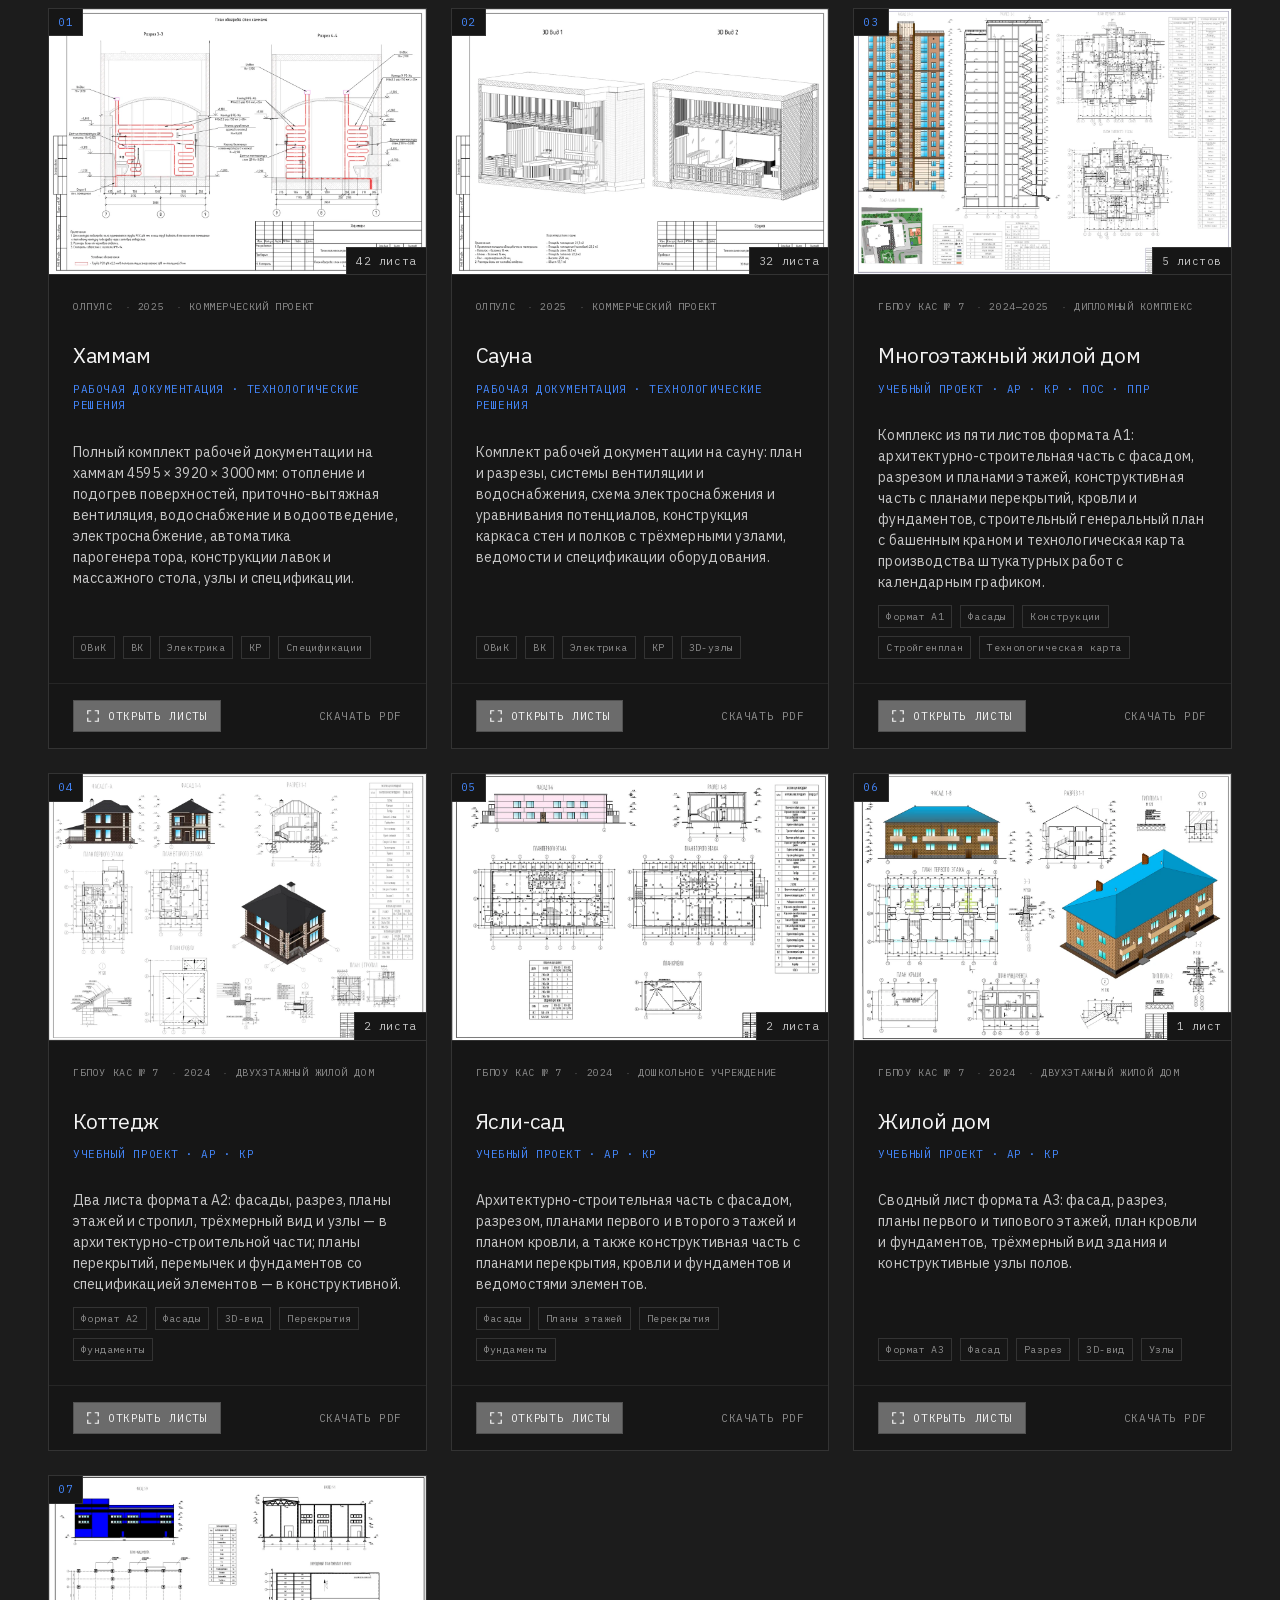
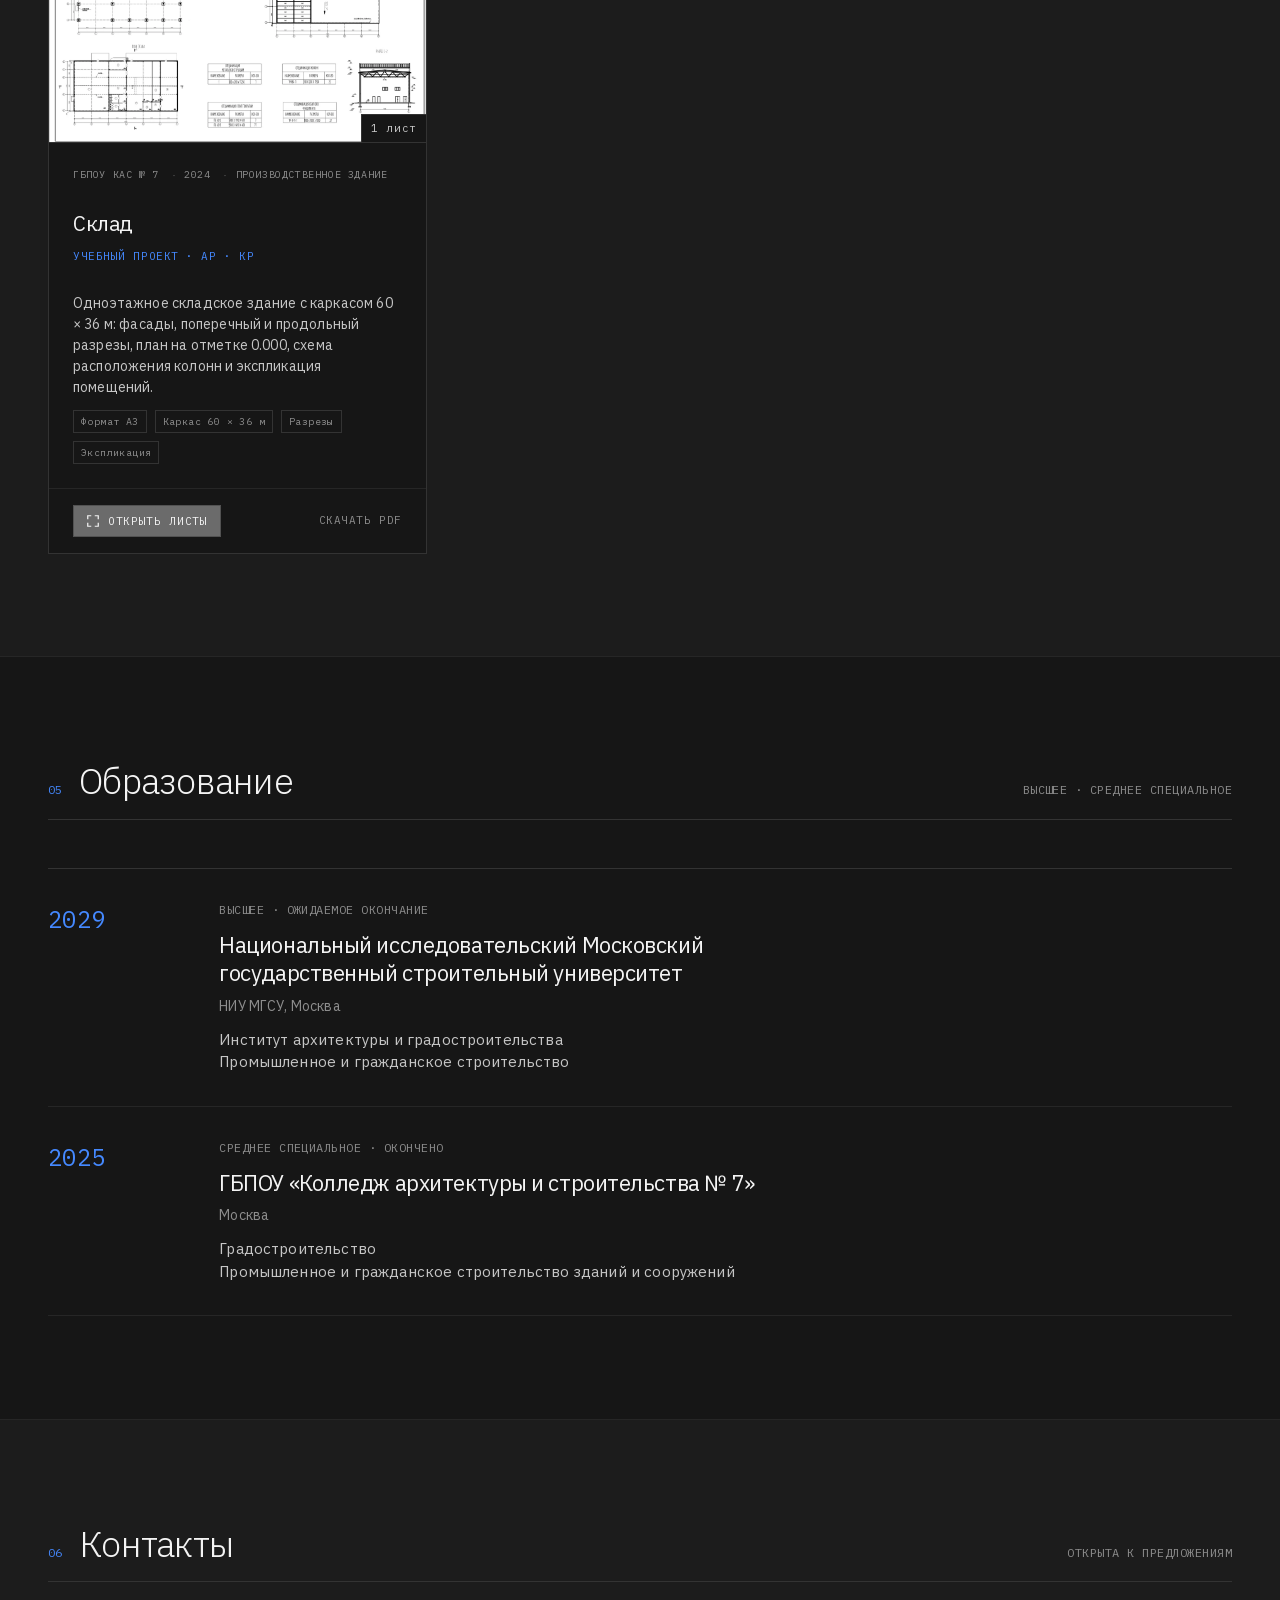
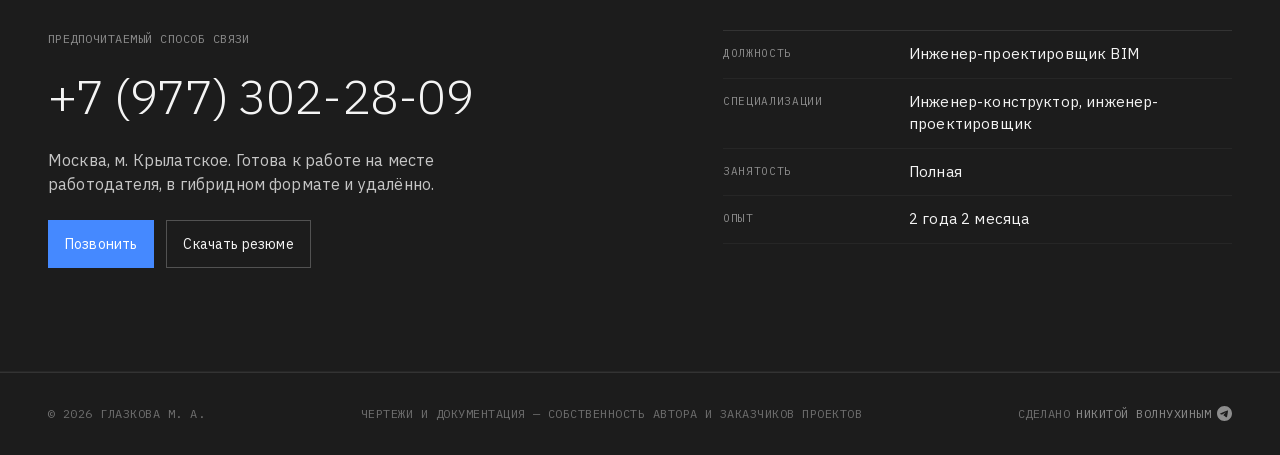
==== commit e47e45c7: "Подпись автора лендинга в подвале со ссылкой на Telegram Строка «Сделано Никитой Волнухиным» и иконк" ====
--- a/index.html
+++ b/index.html
@@ -9,12 +9,107 @@
 <meta name="theme-color" content="#161616">
 <meta name="color-scheme" content="dark">
 
+<link rel="canonical" href="https://glazkova-ma.ru/">
+
+<!-- Превью для мессенджеров и соцсетей требует абсолютных ссылок:
+     относительный путь к картинке они не разворачивают. -->
 <meta property="og:type" content="profile">
 <meta property="og:locale" content="ru_RU">
+<meta property="og:site_name" content="Глазкова Мария">
+<meta property="og:url" content="https://glazkova-ma.ru/">
 <meta property="og:title" content="Глазкова Мария — инженер-проектировщик BIM">
 <meta property="og:description" content="Комплексное проектирование ОВиК, ВК, электрики и конструкций. Рабочая документация, BIM-модели и 3D-визуализация.">
-<meta property="og:image" content="assets/img/og-cover.png">
+<meta property="og:image" content="https://glazkova-ma.ru/assets/img/og-cover.png">
+<meta property="og:image:width" content="1200">
+<meta property="og:image:height" content="630">
+<meta property="og:image:alt" content="Глазкова Мария — инженер-проектировщик BIM">
 <meta name="twitter:card" content="summary_large_image">
+
+<meta name="robots" content="index, follow, max-image-preview:large, max-snippet:-1">
+
+<!-- Микроразметка: по ней поисковик понимает, что страница описывает конкретного
+     человека, и связывает запрос по имени именно с ней, а не с однофамильцами. -->
+<script type="application/ld+json">
+{
+  "@context": "https://schema.org",
+  "@graph": [
+    {
+      "@type": "ProfilePage",
+      "@id": "https://glazkova-ma.ru/#page",
+      "url": "https://glazkova-ma.ru/",
+      "name": "Глазкова Мария — инженер-проектировщик BIM",
+      "inLanguage": "ru-RU",
+      "mainEntity": { "@id": "https://glazkova-ma.ru/#person" }
+    },
+    {
+      "@type": "Person",
+      "@id": "https://glazkova-ma.ru/#person",
+      "name": "Глазкова Мария Алексеевна",
+      "alternateName": ["Мария Глазкова", "Глазкова Мария"],
+      "givenName": "Мария",
+      "familyName": "Глазкова",
+      "additionalName": "Алексеевна",
+      "jobTitle": "Инженер-проектировщик BIM",
+      "url": "https://glazkova-ma.ru/",
+      "image": "https://glazkova-ma.ru/assets/img/portrait-1100.webp",
+      "telephone": "+7-977-302-28-09",
+      "description": "Инженер-проектировщик BIM. Комплексное проектирование объектов премиум-сегмента под ключ: ОВиК, водоснабжение и водоотведение, электротехнические решения, конструктивные расчёты и 3D-визуализация.",
+      "address": {
+        "@type": "PostalAddress",
+        "addressLocality": "Москва",
+        "addressCountry": "RU"
+      },
+      "worksFor": {
+        "@type": "Organization",
+        "name": "ОЛПУЛС",
+        "address": {
+          "@type": "PostalAddress",
+          "addressLocality": "Москва",
+          "addressCountry": "RU"
+        }
+      },
+      "alumniOf": [
+        {
+          "@type": "CollegeOrUniversity",
+          "name": "Национальный исследовательский Московский государственный строительный университет",
+          "alternateName": "НИУ МГСУ"
+        },
+        {
+          "@type": "EducationalOrganization",
+          "name": "ГБПОУ «Колледж архитектуры и строительства № 7»"
+        }
+      ],
+      "knowsAbout": [
+        "Проектирование BIM",
+        "Отопление, вентиляция и кондиционирование",
+        "Водоснабжение и водоотведение",
+        "Электротехнические решения",
+        "Конструктивные решения",
+        "Рабочая документация",
+        "Autodesk Revit",
+        "AutoCAD",
+        "nanoCAD",
+        "ArchiCAD",
+        "3ds Max",
+        "Промышленное и гражданское строительство"
+      ],
+      "knowsLanguage": {
+        "@type": "Language",
+        "name": "Русский",
+        "alternateName": "ru"
+      }
+    },
+    {
+      "@type": "WebSite",
+      "@id": "https://glazkova-ma.ru/#website",
+      "url": "https://glazkova-ma.ru/",
+      "name": "Глазкова Мария — резюме и портфолио",
+      "inLanguage": "ru-RU",
+      "publisher": { "@id": "https://glazkova-ma.ru/#person" }
+    }
+  ]
+}
+</script>
 
 <link rel="icon" href="assets/img/favicon.svg" type="image/svg+xml">
 <link rel="apple-touch-icon" href="assets/img/favicon.svg">
@@ -518,6 +613,17 @@
   <div class="shell site-footer__legal">
     <p class="mono">© <span data-year>2026</span> Глазкова М. А.</p>
     <p class="mono">Чертежи и документация — собственность автора и заказчиков проектов</p>
+    <p class="mono site-footer__made">
+      Сделано
+      <a class="tg" href="https://t.me/nikita_moolight" target="_blank" rel="noopener noreferrer"
+         title="Написать в Telegram">
+        <span>Никитой Волнухиным</span>
+        <span class="sr-only"> — написать в Telegram</span>
+        <svg class="tg__icon" viewBox="0 0 24 24" aria-hidden="true" focusable="false">
+          <path d="M12 0C5.373 0 0 5.373 0 12s5.373 12 12 12 12-5.373 12-12S18.627 0 12 0zm5.568 8.16c-.18 1.896-.962 6.502-1.36 8.627-.168.9-.5 1.201-.82 1.23-.697.065-1.226-.46-1.901-.902-1.056-.693-1.653-1.124-2.678-1.8-1.185-.78-.417-1.21.258-1.91.177-.184 3.247-2.977 3.307-3.23.007-.032.014-.15-.056-.212-.07-.062-.174-.041-.249-.024-.106.024-1.793 1.14-5.061 3.345-.48.33-.913.49-1.302.48-.428-.008-1.252-.241-1.865-.44-.752-.245-1.349-.374-1.297-.789.027-.216.325-.437.893-.663 3.498-1.524 5.83-2.529 6.998-3.014 3.332-1.386 4.025-1.627 4.476-1.635.099-.002.321.023.465.14.12.098.153.23.17.325.016.093.036.306.02.472z"/>
+        </svg>
+      </a>
+    </p>
   </div>
 </footer>
 
--- a/assets/css/style.css
+++ b/assets/css/style.css
@@ -107,6 +107,17 @@
 :focus-visible {
   outline: 2px solid var(--focus);
   outline-offset: 2px;
+}
+
+/* Текст только для скринридеров: дополняет видимую подпись, не меняя вёрстку. */
+.sr-only {
+  position: absolute;
+  width: 1px; height: 1px;
+  margin: -1px; padding: 0;
+  overflow: hidden;
+  clip-path: inset(50%);
+  white-space: nowrap;
+  border: 0;
 }
 
 .mono {
@@ -848,6 +859,31 @@
   color: var(--text-04);
 }
 .site-footer__legal p { margin: 0; }
+
+/* Подпись автора лендинга. Намеренно самая тихая строка на странице:
+   цвет слабее остального подвала, акцент появляется только при наведении —
+   страница про Марию, а не про разработчика. */
+.site-footer__made {
+  display: inline-flex;
+  align-items: center;
+  gap: 6px;
+  color: var(--text-04);
+}
+.tg {
+  display: inline-flex;
+  align-items: center;
+  gap: 6px;
+  color: var(--text-03);
+  transition: color var(--dur) var(--ease);
+}
+.tg:hover,
+.tg:focus-visible { color: var(--accent); text-decoration: none; }
+.tg__icon {
+  width: 15px;
+  height: 15px;
+  flex: none;
+  fill: currentColor;
+}
 
 /* ========================================================================== */
 /*                      ПРОСМОТРЩИК ЧЕРТЕЖЕЙ (МОДАЛКА)                        */
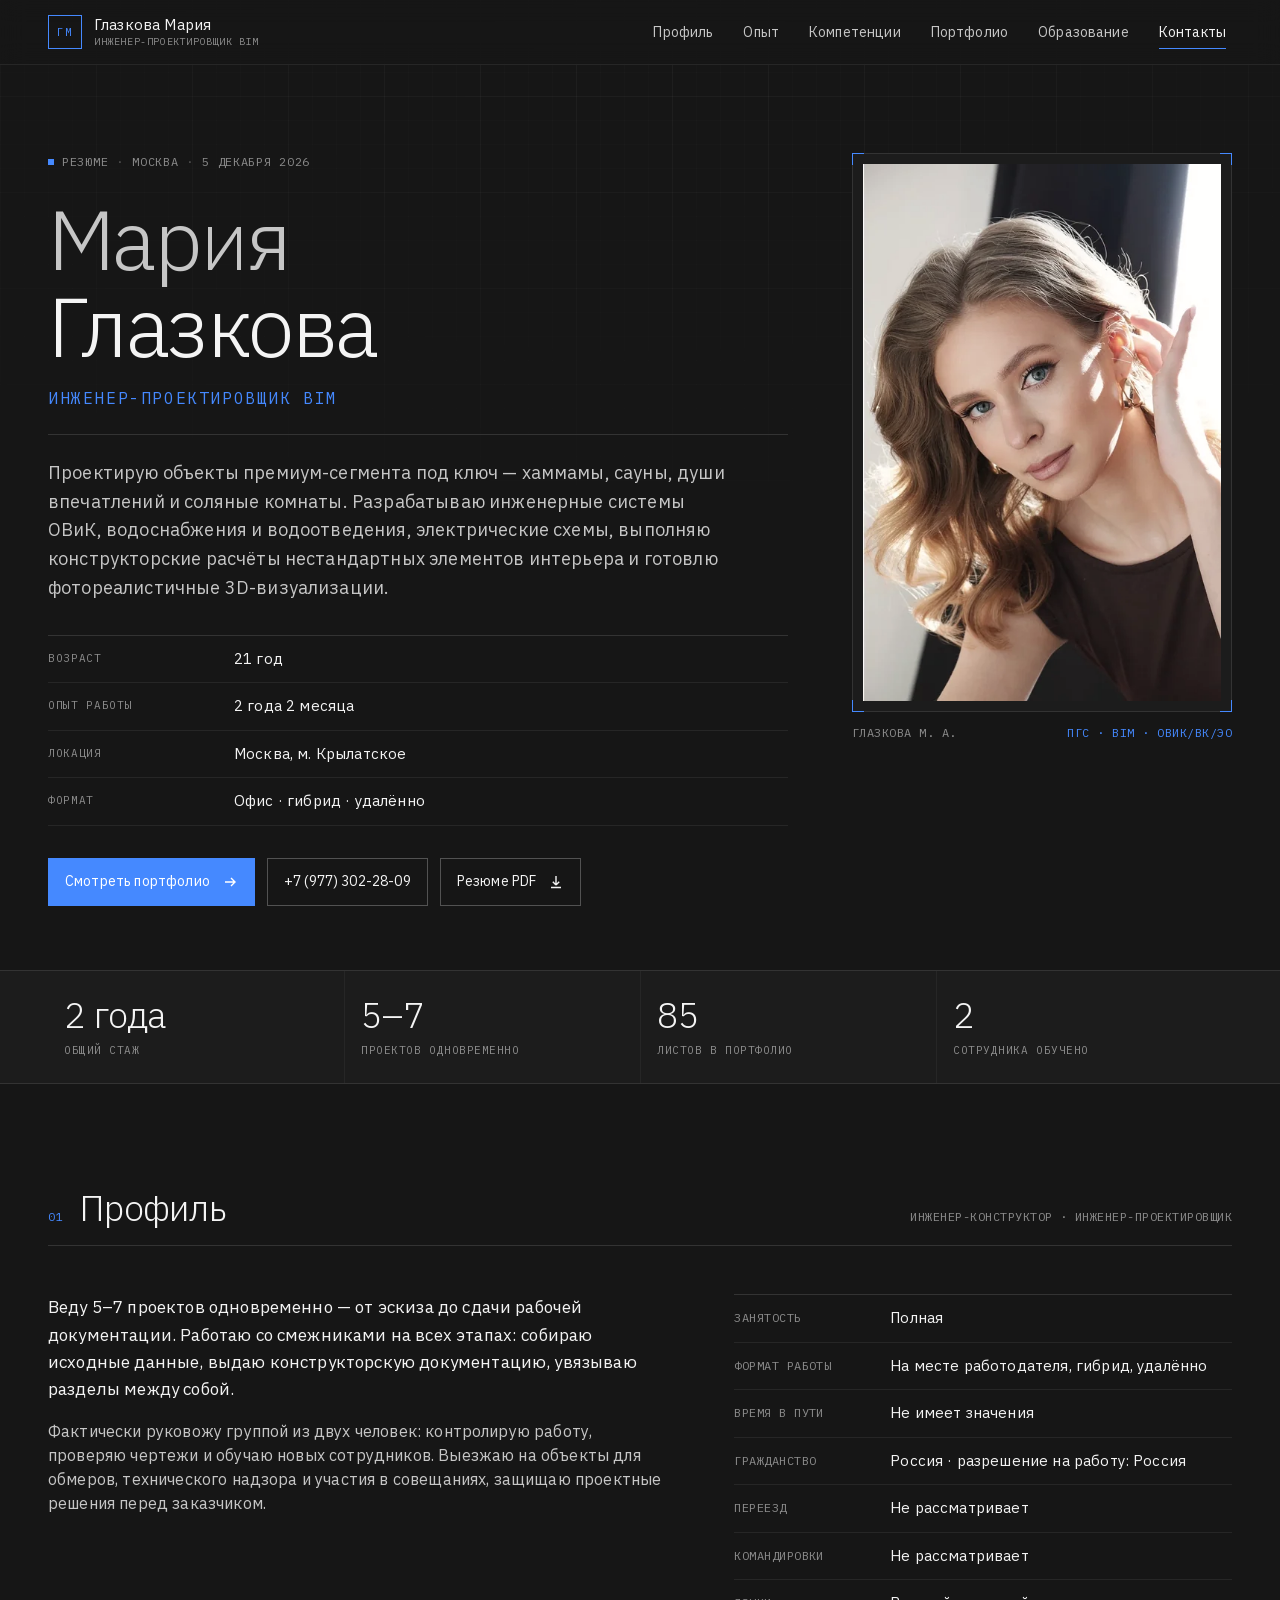
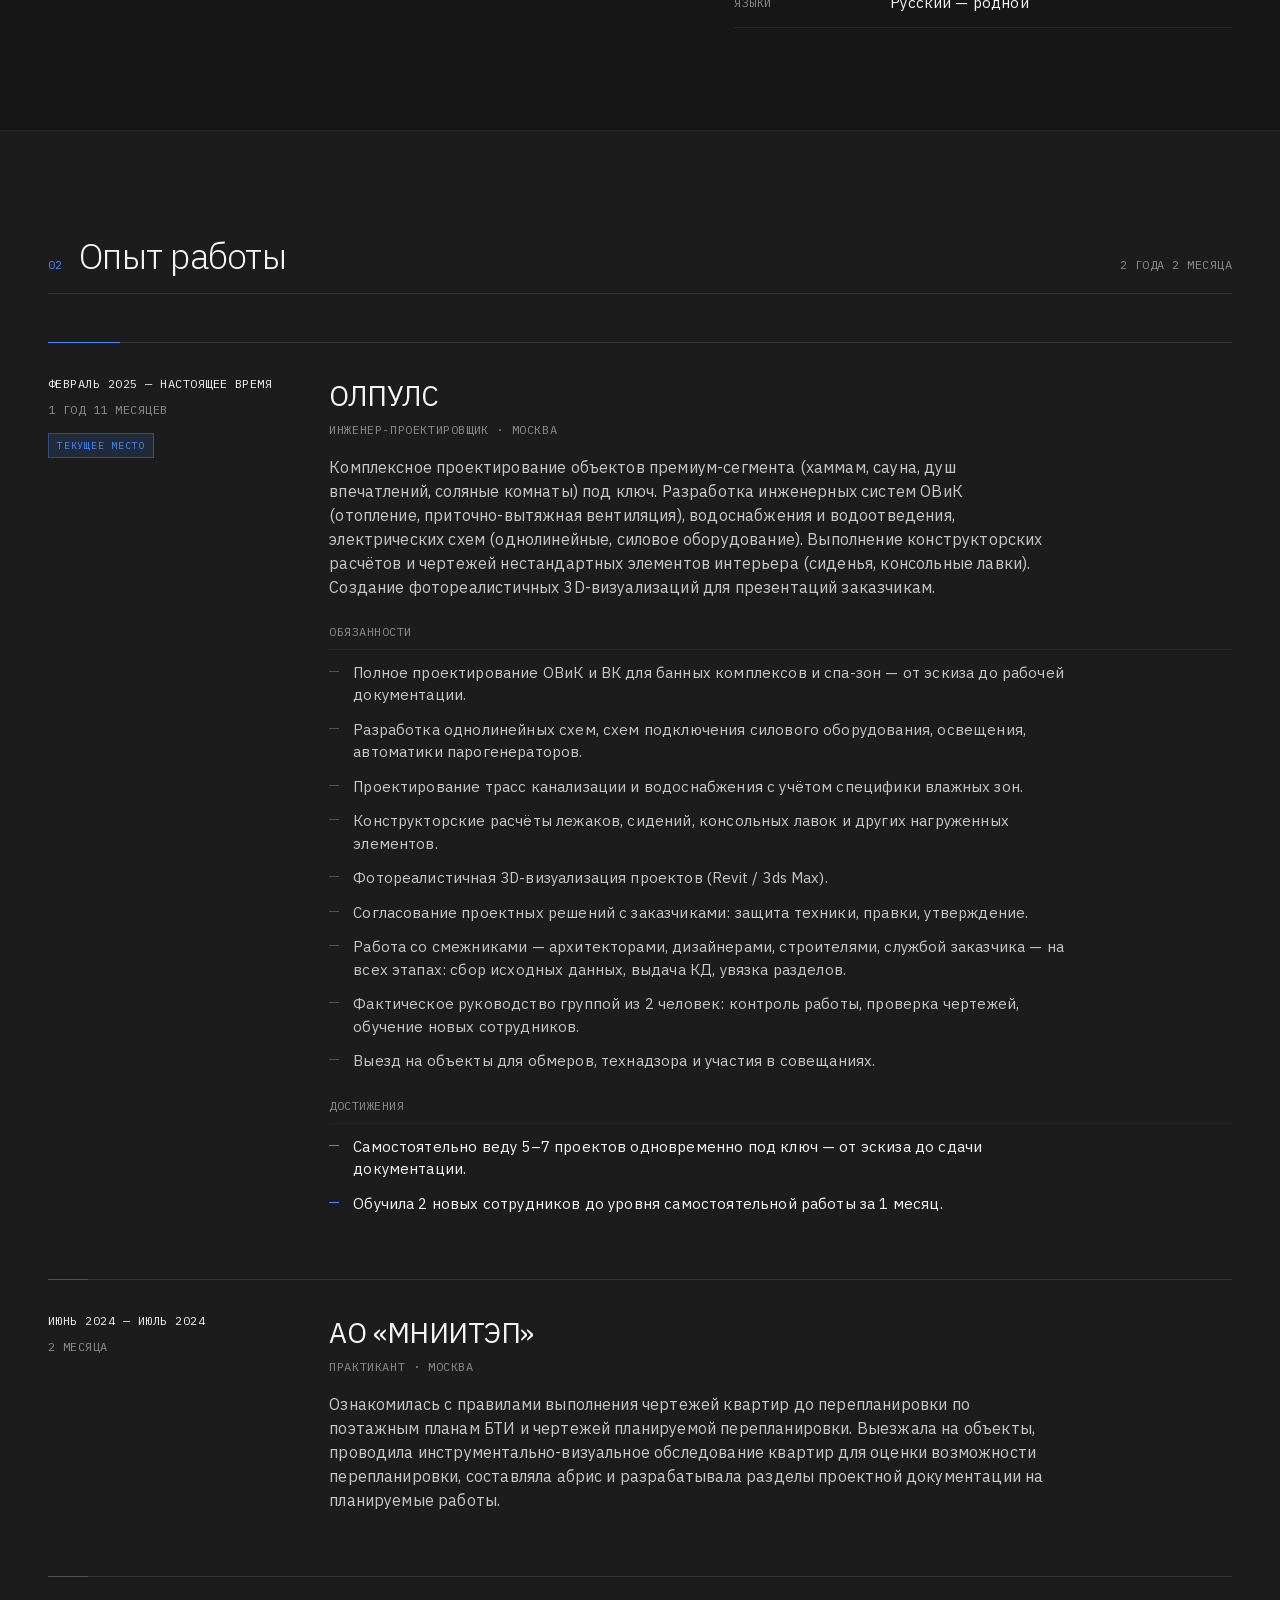
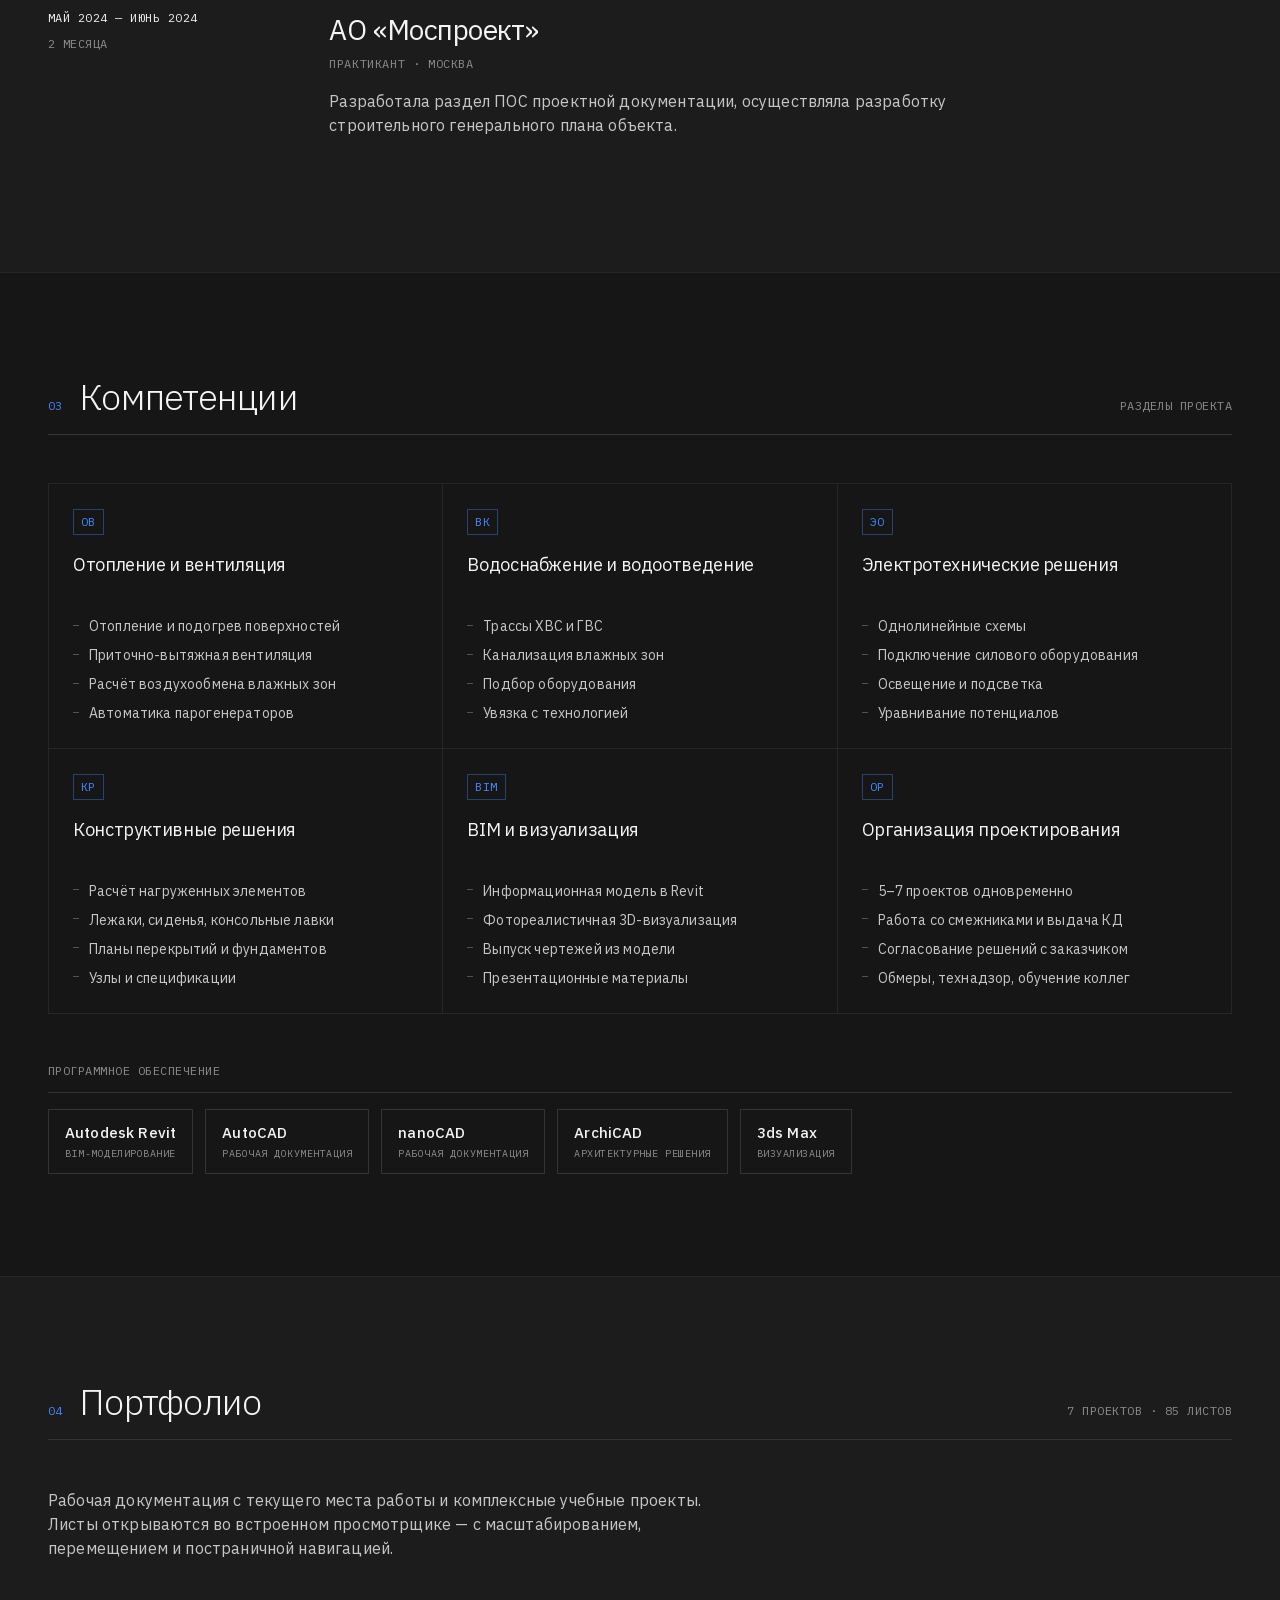
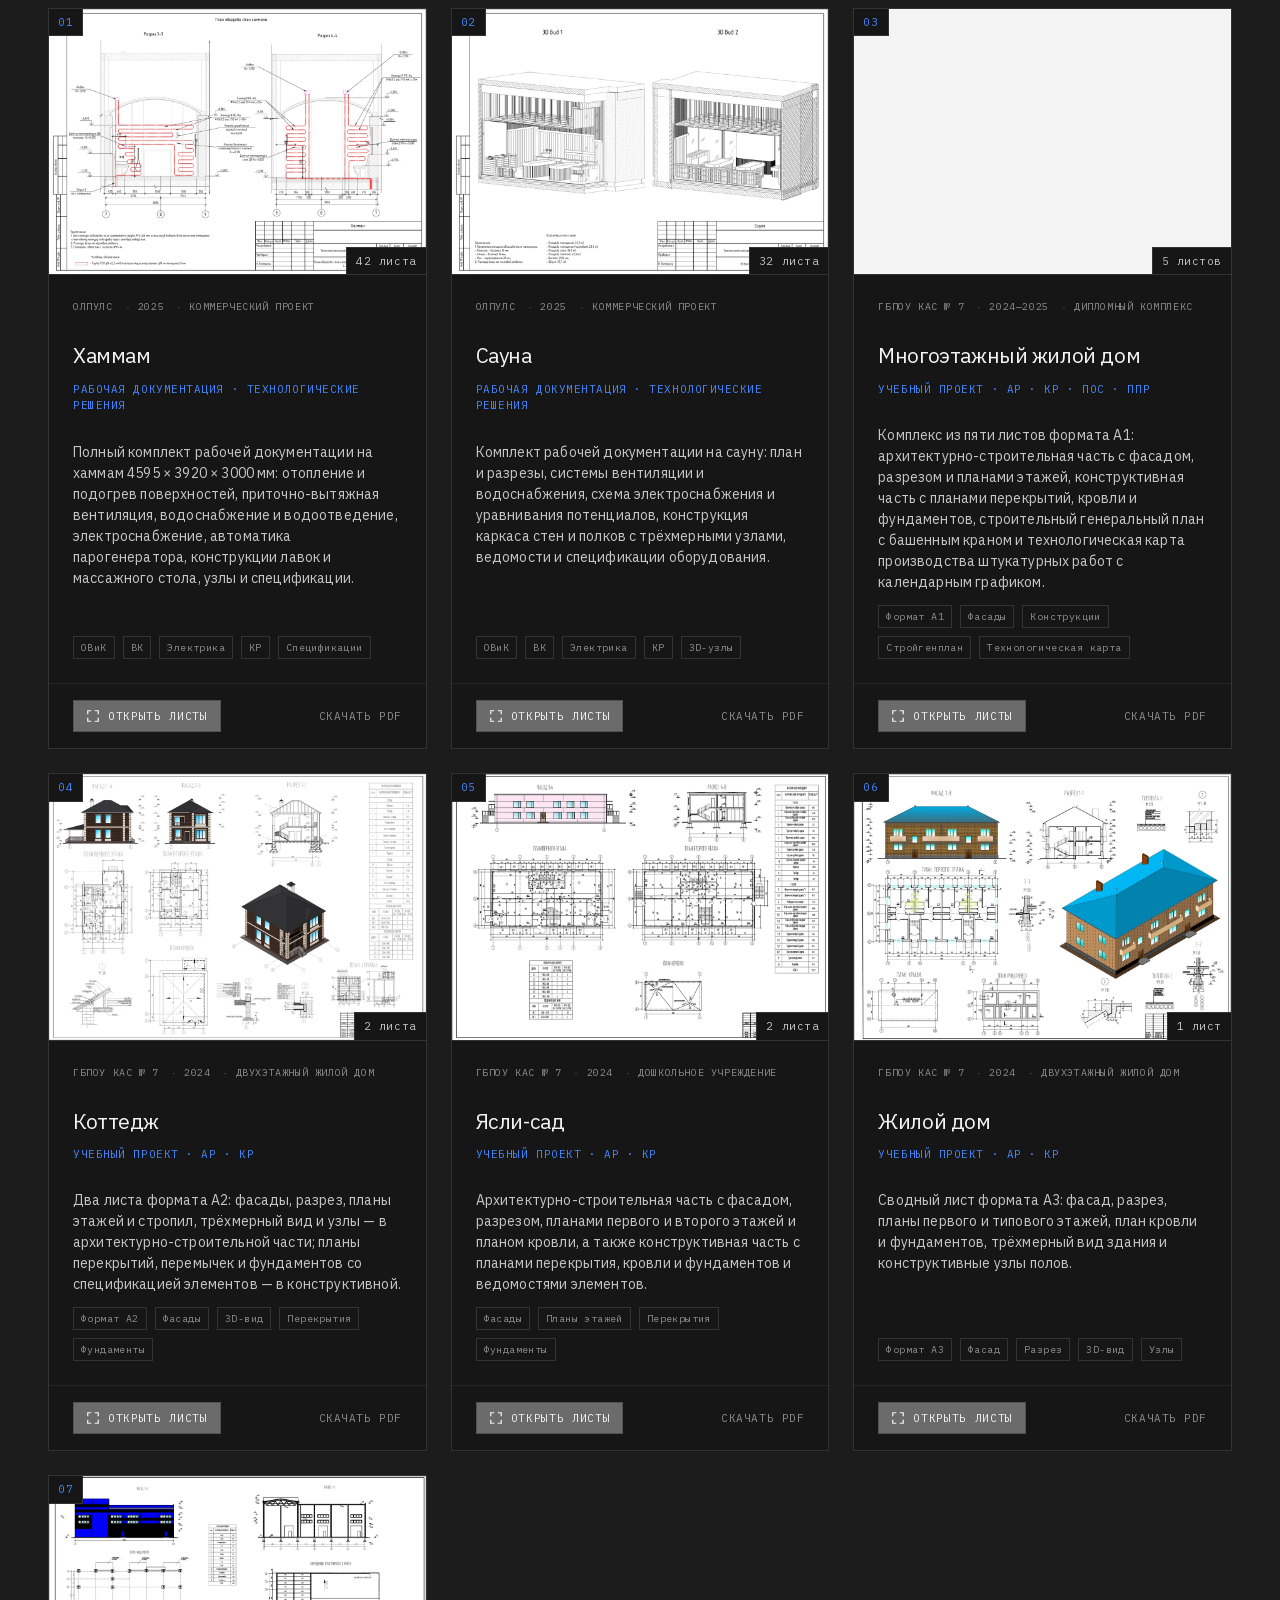
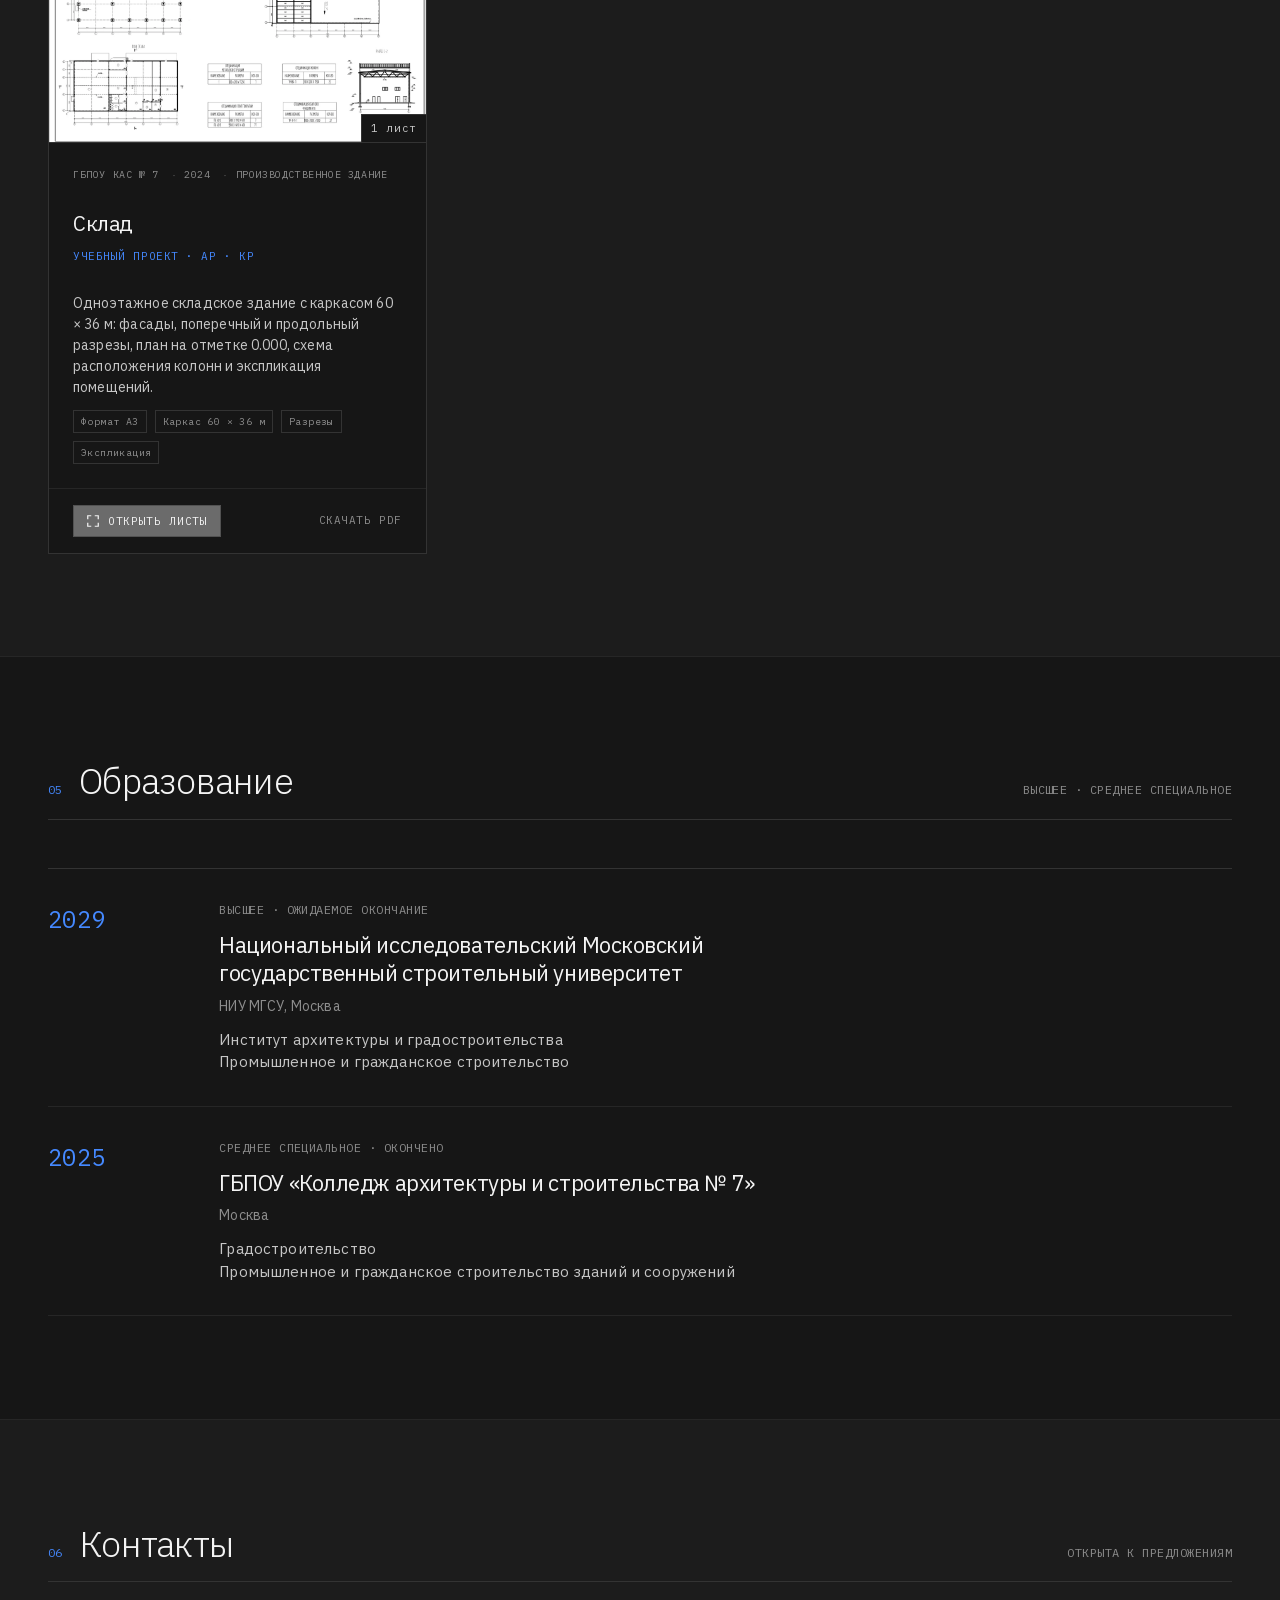
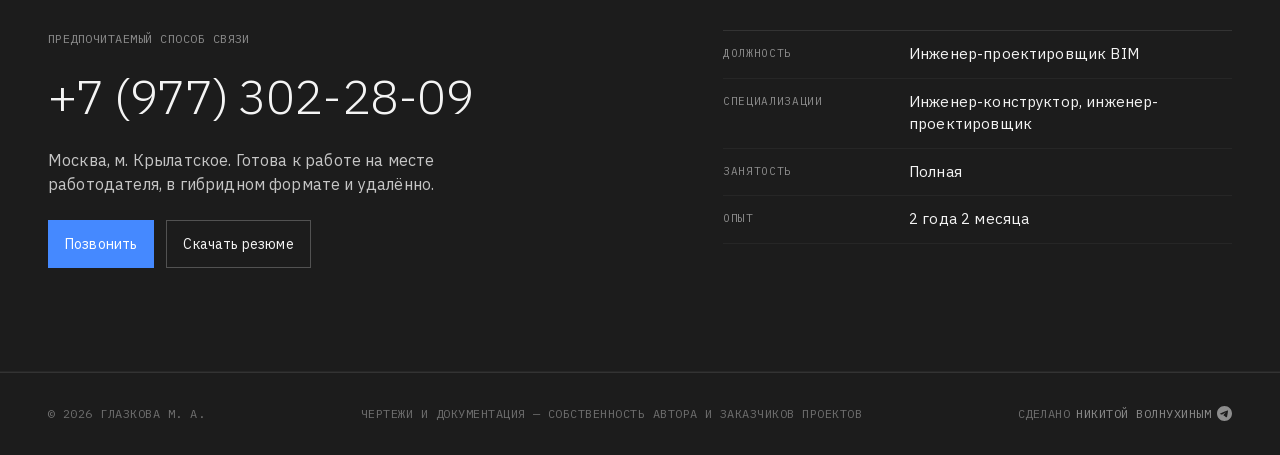
==== commit 41eb7dc5: "Исправлен ник в ссылке на Telegram: nikita_moonlight" ====
--- a/index.html
+++ b/index.html
@@ -615,11 +615,11 @@
     <p class="mono">Чертежи и документация — собственность автора и заказчиков проектов</p>
     <p class="mono site-footer__made">
       Сделано
-      <a class="tg" href="https://t.me/nikita_moolight" target="_blank" rel="noopener noreferrer"
-         title="Написать в Telegram">
+      <a class="tg" href="https://t.me/nikita_moonlight" target="_blank" rel="noopener noreferrer"
+         title="Написать в Telegram"
+         aria-label="Никитой Волнухиным — написать в Telegram">
         <span>Никитой Волнухиным</span>
-        <span class="sr-only"> — написать в Telegram</span>
-        <svg class="tg__icon" viewBox="0 0 24 24" aria-hidden="true" focusable="false">
+        <svg class="tg__icon" width="15" height="15" viewBox="0 0 24 24" aria-hidden="true" focusable="false">
           <path d="M12 0C5.373 0 0 5.373 0 12s5.373 12 12 12 12-5.373 12-12S18.627 0 12 0zm5.568 8.16c-.18 1.896-.962 6.502-1.36 8.627-.168.9-.5 1.201-.82 1.23-.697.065-1.226-.46-1.901-.902-1.056-.693-1.653-1.124-2.678-1.8-1.185-.78-.417-1.21.258-1.91.177-.184 3.247-2.977 3.307-3.23.007-.032.014-.15-.056-.212-.07-.062-.174-.041-.249-.024-.106.024-1.793 1.14-5.061 3.345-.48.33-.913.49-1.302.48-.428-.008-1.252-.241-1.865-.44-.752-.245-1.349-.374-1.297-.789.027-.216.325-.437.893-.663 3.498-1.524 5.83-2.529 6.998-3.014 3.332-1.386 4.025-1.627 4.476-1.635.099-.002.321.023.465.14.12.098.153.23.17.325.016.093.036.306.02.472z"/>
         </svg>
       </a>
--- a/assets/css/style.css
+++ b/assets/css/style.css
@@ -107,17 +107,6 @@
 :focus-visible {
   outline: 2px solid var(--focus);
   outline-offset: 2px;
-}
-
-/* Текст только для скринридеров: дополняет видимую подпись, не меняя вёрстку. */
-.sr-only {
-  position: absolute;
-  width: 1px; height: 1px;
-  margin: -1px; padding: 0;
-  overflow: hidden;
-  clip-path: inset(50%);
-  white-space: nowrap;
-  border: 0;
 }
 
 .mono {
